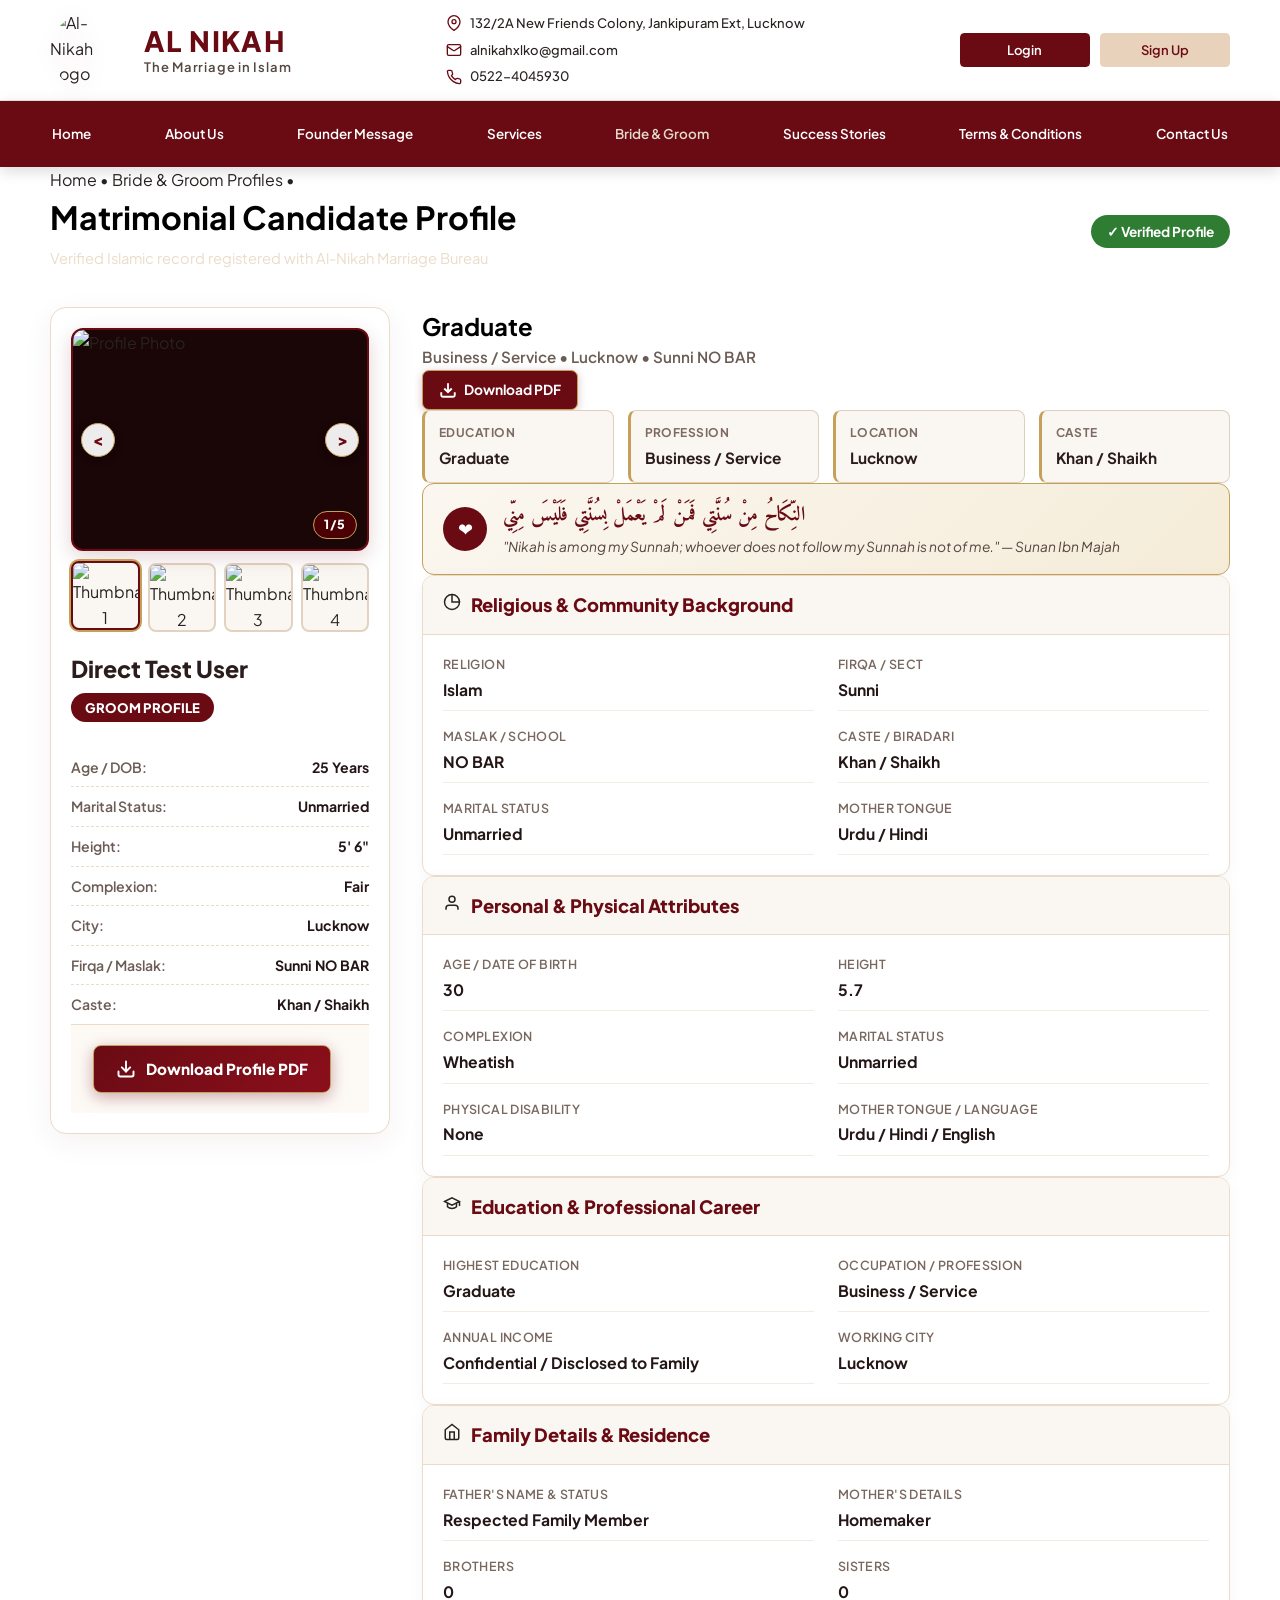
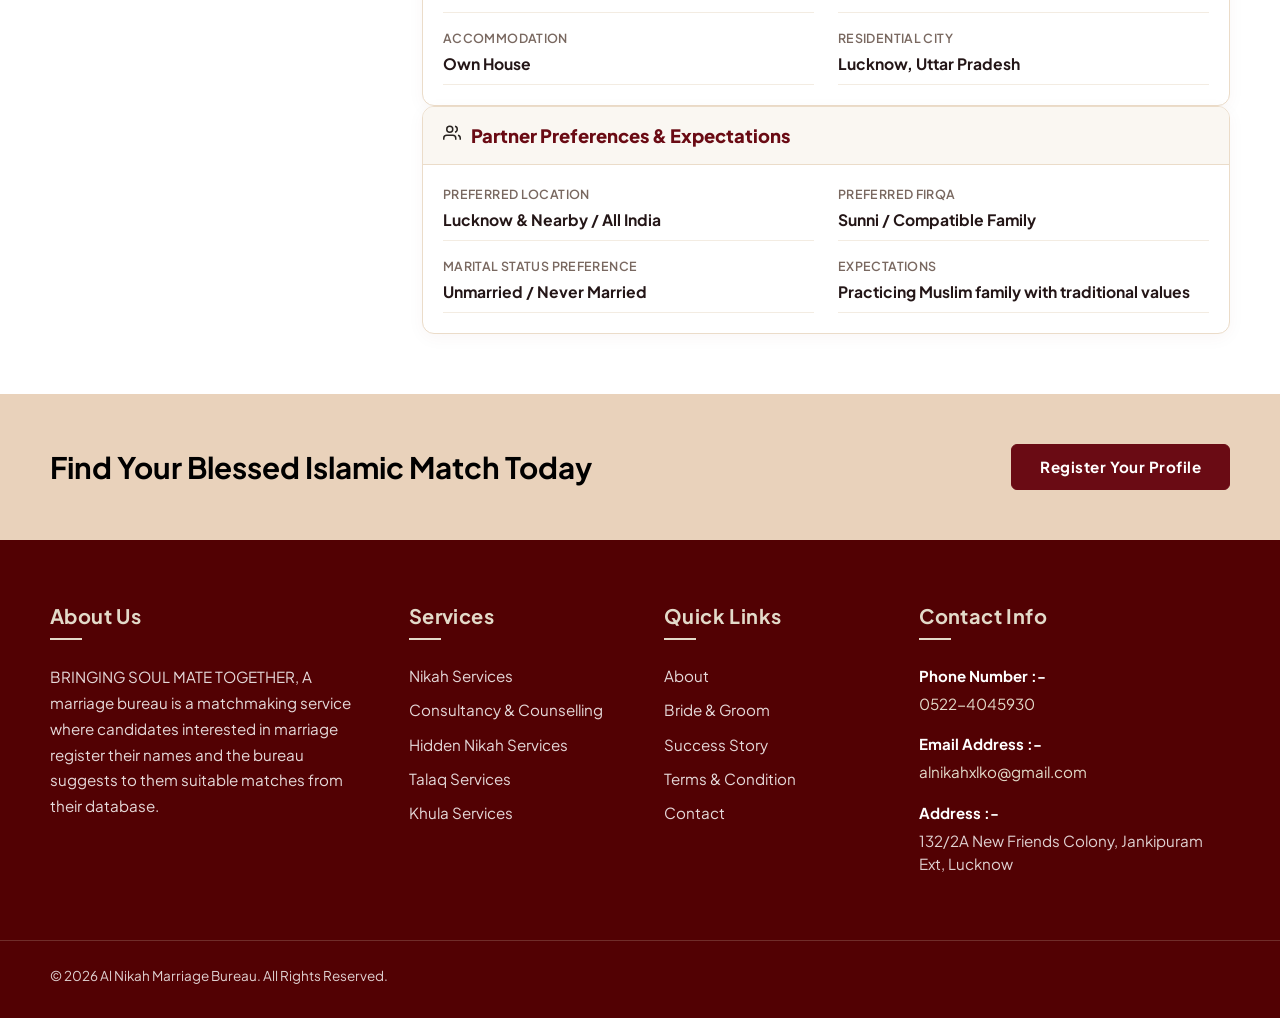
==== public/profile-detail.html @ e189909f "Fix dummy data in PDF biodata and Edit Profile tab: add candidate contact, address, enlarged logo, h" ====
<!doctype html>
<html lang="en">
  <head>
    <meta charset="UTF-8" />
    <meta name="viewport" content="width=device-width, initial-scale=1.0" />
    <title id="page-title">
      Profile Details | Al-Nikah Muslim Matrimonial Services
    </title>
    <meta
      name="description"
      content="View verified Muslim matrimonial profile. Connect with traditional values and family trust through Al-Nikah Matrimonial Bureau."
    />

    <!-- Favicon -->
    <link rel="icon" type="image/webp" href="images/logo.webp" />

    <!-- Google Fonts -->
    <link rel="preconnect" href="https://fonts.googleapis.com" />
    <link rel="preconnect" href="https://fonts.gstatic.com" crossorigin />
    <link
      href="https://fonts.googleapis.com/css2?family=Plus+Jakarta+Sans:wght@400;500;600;700;800&family=Amiri:wght@400;700&family=Caveat:wght@700&display=swap"
      rel="stylesheet"
    />

    <!-- Master Stylesheet -->
    <link rel="stylesheet" href="style.css" />
    <script src="https://cdnjs.cloudflare.com/ajax/libs/html2canvas/1.4.1/html2canvas.min.js"></script>
    <script src="https://cdnjs.cloudflare.com/ajax/libs/jspdf/2.5.1/jspdf.umd.min.js"></script>

    <style>
      :root {
        --color-burgundy: #6a0b14;
        --color-burgundy-dark: #520103;
        --color-gold: #c5a059;
        --color-gold-light: #f5eedb;
        --color-cream-bg: #faf7f2;
        --color-card-border: #ebdcc9;
      }

      /* Reference Screenshot Photo Slider & Gallery Styles */
      .profile-photo-slider-card {
        position: relative;
        width: 100%;
        border-radius: 12px;
        overflow: hidden;
        border: 2px solid var(--color-burgundy);
        background: #1a0507;
        aspect-ratio: 4 / 3;
        box-shadow: 0 6px 20px rgba(106, 11, 20, 0.18);
        margin-bottom: 12px;
      }
      .profile-slider-main-img {
        width: 100%;
        height: 100%;
        object-fit: cover;
        display: block;
        transition: opacity 0.25s ease;
      }
      .slider-nav-btn {
        position: absolute;
        top: 50%;
        transform: translateY(-50%);
        width: 34px;
        height: 34px;
        border-radius: 50%;
        background: rgba(255, 255, 255, 0.92);
        color: var(--color-burgundy);
        border: 1px solid var(--color-gold);
        display: flex;
        align-items: center;
        justify-content: center;
        cursor: pointer;
        font-size: 16px;
        font-weight: 800;
        box-shadow: 0 2px 8px rgba(0, 0, 0, 0.35);
        transition: all 0.2s ease;
        z-index: 10;
        user-select: none;
      }
      .slider-nav-btn:hover {
        background: var(--color-burgundy);
        color: #ffffff;
        transform: translateY(-50%) scale(1.1);
      }
      .slider-prev-btn {
        left: 8px;
      }
      .slider-next-btn {
        right: 8px;
      }
      .slider-counter-badge {
        position: absolute;
        bottom: 10px;
        right: 10px;
        background: rgba(82, 1, 3, 0.88);
        color: #ffffff;
        border: 1px solid var(--color-gold);
        padding: 3px 10px;
        border-radius: 20px;
        font-size: 0.78rem;
        font-weight: 800;
        letter-spacing: 0.05em;
        z-index: 10;
        pointer-events: none;
      }
      .profile-thumbnails-row {
        display: grid;
        grid-template-columns: repeat(4, 1fr);
        gap: 8px;
        margin-bottom: 18px;
      }
      .profile-thumb-btn {
        aspect-ratio: 1;
        border-radius: 8px;
        overflow: hidden;
        border: 2px solid #e2d3c1;
        padding: 0;
        cursor: pointer;
        background: #faf7f2;
        transition: all 0.2s ease;
      }
      .profile-thumb-btn.active,
      .profile-thumb-btn:hover {
        border-color: var(--color-burgundy);
        box-shadow: 0 0 0 2px var(--color-gold);
        transform: translateY(-2px);
      }
      .profile-thumb-btn img {
        width: 100%;
        height: 100%;
        object-fit: cover;
        display: block;
      }

      .btn-action-download-pdf {
        display: flex;
        align-items: center;
        justify-content: center;
        gap: 10px;
        padding: 11px 22px;
        background: linear-gradient(135deg, #6a0b14, #8b0f1b);
        color: #ffffff;
        font-size: 0.95rem;
        font-weight: 800;
        border-radius: 8px;
        text-decoration: none;
        box-shadow: 0 4px 16px rgba(106, 11, 20, 0.35);
        border: 1.5px solid #c5a059;
        cursor: pointer;
        transition: all 0.25s ease;
      }
      .btn-action-download-pdf:hover {
        background: linear-gradient(135deg, #830e1a, #520103);
        transform: translateY(-2px);
        box-shadow: 0 8px 24px rgba(106, 11, 20, 0.45);
        color: #ffffff;
      }

      /* Layout grid */
      .profile-detail-grid {
        display: grid;
        grid-template-columns: 340px 1fr;
        gap: 32px;
        align-items: start;
        margin: 36px 0 60px;
      }
      @media (max-width: 991px) {
        .profile-detail-grid {
          grid-template-columns: 1fr;
          gap: 24px;
        }
      }
      .profile-sidebar-card {
        background: #ffffff;
        border: 1.5px solid var(--color-card-border);
        border-radius: 16px;
        padding: 20px;
        box-shadow: 0 8px 30px rgba(106, 11, 20, 0.06);
      }
      .sidebar-candidate-name {
        font-size: 1.45rem;
        font-weight: 800;
        color: #2b1c1d;
        margin: 8px 0 6px;
      }
      .sidebar-quick-specs {
        list-style: none;
        padding: 14px 0 0;
        margin: 0;
      }
      .sidebar-quick-specs li {
        display: flex;
        justify-content: space-between;
        align-items: center;
        padding: 8px 0;
        font-size: 0.88rem;
        border-bottom: 1px dashed #ebdcc9;
      }
      .sidebar-quick-specs li:last-child {
        border-bottom: none;
      }
      .sidebar-quick-specs .spec-label {
        color: #6c5c56;
        font-weight: 600;
      }
      .sidebar-quick-specs .spec-val {
        color: #241617;
        font-weight: 700;
        text-align: right;
      }

      /* Right column main content */

      .profile-title-h1 {
        font-size: 2rem;
        font-weight: 800;
        color: var(--color-burgundy-dark);
        margin: 0 0 6px;
      }
      .profile-sub-meta {
        color: #6b5c56;
        font-size: 0.95rem;
        font-weight: 600;
      }
      .btn-action-download-pdf-sm {
        display: inline-flex;
        align-items: center;
        gap: 7px;
        padding: 8px 16px;
        background: #6a0b14;
        color: #ffffff;
        font-size: 0.86rem;
        font-weight: 700;
        border-radius: 7px;
        border: 1.5px solid #c5a059;
        cursor: pointer;
        transition: all 0.2s ease;
        box-shadow: 0 2px 8px rgba(106, 11, 20, 0.25);
        text-decoration: none;
      }
      /* Highlights 4 Cards */
      .highlights-cards-grid {
        display: grid;
        grid-template-columns: repeat(4, 1fr);
        gap: 14px;
      }
      @media (max-width: 768px) {
        .highlights-cards-grid {
          grid-template-columns: repeat(2, 1fr);
        }
      }
      .highlight-card {
        background: #faf7f2;
        border: 1px solid #dfd0be;
        border-left: 3px solid var(--color-gold);
        border-radius: 8px;
        padding: 12px 14px;
      }
      .highlight-label {
        font-size: 0.75rem;
        font-weight: 700;
        color: #7d6b63;
        text-transform: uppercase;
        letter-spacing: 0.04em;
        margin-bottom: 4px;
      }
      .highlight-val {
        font-size: 0.96rem;
        font-weight: 700;
        color: #2b1c1d;
      }

      /* Hadith Banner */
      .hadith-quote-banner {
        background: linear-gradient(135deg, #fbf7f0, #f5ecd8);
        border: 1.5px solid var(--color-gold);
        border-radius: 12px;
        padding: 16px 20px;
        display: flex;
        align-items: center;
        gap: 16px;
      }
      .hadith-heart-icon {
        width: 44px;
        height: 44px;
        border-radius: 50%;
        background: var(--color-burgundy);
        color: #ffffff;
        display: flex;
        align-items: center;
        justify-content: center;
        font-size: 18px;
        flex-shrink: 0;
      }
      .hadith-arabic {
        font-family: "Amiri", serif;
        font-size: 1.25rem;
        font-weight: 700;
        color: var(--color-burgundy);
        margin-bottom: 4px;
      }
      .hadith-translation {
        font-size: 0.86rem;
        color: #55443e;
        font-style: italic;
      }

      /* Section Cards */
      .biodata-section-card {
        background: #ffffff;
        border: 1.5px solid var(--color-card-border);
        border-radius: 12px;
        overflow: hidden;
        box-shadow: 0 4px 18px rgba(106, 11, 20, 0.04);
      }
      .biodata-card-header {
        background: #faf7f2;
        border-bottom: 1px solid var(--color-card-border);
        padding: 14px 20px;
        display: flex;
        align-items: center;
        gap: 10px;
      }
      .biodata-card-title {
        font-size: 1.15rem;
        font-weight: 800;
        color: var(--color-burgundy);
        margin: 0;
      }
      .biodata-card-body {
        padding: 20px;
      }
      .biodata-table-grid {
        display: grid;
        grid-template-columns: repeat(2, 1fr);
        gap: 16px 24px;
      }
      @media (max-width: 600px) {
        .biodata-table-grid {
          grid-template-columns: 1fr;
        }
      }
      .bio-item {
        display: flex;
        flex-direction: column;
        gap: 2px;
        padding-bottom: 8px;
        border-bottom: 1px solid #f3ece2;
      }
      .bio-label {
        font-size: 0.78rem;
        font-weight: 600;
        color: #796860;
        text-transform: uppercase;
        letter-spacing: 0.03em;
      }
      .bio-val {
        font-size: 0.98rem;
        font-weight: 700;
        color: #241617;
      }

      .btn-action-primary {
        display: flex;
        align-items: center;
        justify-content: center;
        gap: 10px;
        width: 100%;
        padding: 13px 20px;
        background: linear-gradient(135deg, var(--color-burgundy), #8b0f1b);
        color: #ffffff;
        font-size: 0.95rem;
        font-weight: 700;
        border-radius: 8px;
        text-decoration: none;
        box-shadow: 0 4px 14px rgba(106, 11, 20, 0.3);
        transition: all 0.2s ease;
        margin-top: 14px;
        border: none;
        cursor: pointer;
      }
      .btn-action-primary:hover {
        background: linear-gradient(135deg, #520103, #6a0b14);
        transform: translateY(-2px);
      }
      .btn-action-whatsapp {
        display: flex;
        align-items: center;
        justify-content: center;
        gap: 10px;
        width: 100%;
        padding: 12px 20px;
        background: #25d366;
        color: #ffffff;
        font-size: 0.92rem;
        font-weight: 700;
        border-radius: 8px;
        text-decoration: none;
        margin-top: 10px;
        transition: all 0.2s ease;
      }
      .btn-action-whatsapp:hover {
        background: #1eb954;
        transform: translateY(-2px);
      }
      .pdf-footer {
        margin-top: 14px !important;
        padding-top: 10px !important;
        padding-bottom: 8px !important;
        line-height: 1.5 !important;
        box-sizing: border-box;
      }
    </style>
  </head>

  <body>
    <!-- =========================================================
       TWO-LEVEL HEADER
       ========================================================= -->
    <header class="site-header" id="site-header">
      <div class="top-header">
        <div class="container top-header-inner">
          <div class="header-brand-wrap">
            <a
              href="index.html"
              class="brand-logo"
              aria-label="Al-Nikah Matrimonial Homepage"
            >
              <img
                src="images/logo.webp"
                alt="Al-Nikah Logo"
                class="brand-logo-img"
                width="85"
                height="85"
              />
              <div class="brand-title-wrap">
                <span class="brand-name">AL NIKAH</span>
                <span class="brand-tagline">The Marriage in Islam</span>
              </div>
            </a>
          </div>

          <div
            class="top-contact-details"
            aria-label="Organization Contact Information"
          >
            <div class="contact-pill">
              <svg
                class="header-icon"
                viewBox="0 0 24 24"
                width="16"
                height="16"
                fill="none"
                stroke="currentColor"
                stroke-width="2"
                stroke-linecap="round"
                stroke-linejoin="round"
              >
                <path d="M21 10c0 7-9 13-9 13s-9-6-9-13a9 9 0 0 1 18 0z"></path>
                <circle cx="12" cy="10" r="3"></circle>
              </svg>
              <span>132/2A New Friends Colony, Jankipuram Ext, Lucknow</span>
            </div>

            <a href="mailto:alnikahxlko@gmail.com" class="contact-pill">
              <svg
                class="header-icon"
                viewBox="0 0 24 24"
                width="16"
                height="16"
                fill="none"
                stroke="currentColor"
                stroke-width="2"
                stroke-linecap="round"
                stroke-linejoin="round"
              >
                <rect x="2" y="4" width="20" height="16" rx="2"></rect>
                <path d="m22 7-8.97 5.7a1.94 1.94 0 0 1-2.06 0L2 7"></path>
              </svg>
              <span>alnikahxlko@gmail.com</span>
            </a>

            <a href="tel:05224045930" class="contact-pill">
              <svg
                class="header-icon"
                viewBox="0 0 24 24"
                width="16"
                height="16"
                fill="none"
                stroke="currentColor"
                stroke-width="2"
                stroke-linecap="round"
                stroke-linejoin="round"
              >
                <path
                  d="M22 16.92v3a2 2 0 0 1-2.18 2 19.79 19.79 0 0 1-8.63-3.07 19.5 19.5 0 0 1-6-6 19.79 19.79 0 0 1-3.07-8.67A2 2 0 0 1 4.11 2h3a2 2 0 0 1 2 1.72 12.84 12.84 0 0 0 .7 2.81 2 2 0 0 1-.45 2.11L8.09 9.91a16 16 0 0 0 6 6l1.27-1.27a2 2 0 0 1 2.11-.45 12.84 12.84 0 0 0 2.81.7A2 2 0 0 1 22 16.92z"
                ></path>
              </svg>
              <span>0522-4045930</span>
            </a>
          </div>

          <div class="top-header-actions">
            <div class="header-auth-buttons">
              <a href="login.html" class="btn btn-outline btn-sm" id="btn-login"
                >Login</a
              >
              <a
                href="signup.html"
                class="btn btn-burgundy-light btn-sm"
                id="btn-signup"
                >Sign Up</a
              >
            </div>
            <button
              type="button"
              class="mobile-menu-toggle"
              id="mobile-menu-toggle"
              aria-expanded="false"
              aria-controls="primary-nav-menu"
              aria-label="Toggle navigation menu"
            >
              <span class="hamburger-line line-1"></span>
              <span class="hamburger-line line-2"></span>
              <span class="hamburger-line line-3"></span>
            </button>
          </div>
        </div>
      </div>
    </header>

    <!-- PRIMARY STICKY NAVBAR -->
    <nav class="primary-nav-bar" aria-label="Main Navigation">
      <div class="container nav-container">
        <ul class="nav-menu" id="primary-nav-menu">
          <li class="nav-item">
            <a href="index.html" class="nav-link">Home</a>
          </li>
          <li class="nav-item">
            <a href="about-us.html" class="nav-link">About Us</a>
          </li>
          <li class="nav-item">
            <a href="founder-message.html" class="nav-link">Founder Message</a>
          </li>
          <li class="nav-item">
            <a href="services.html" class="nav-link">Services</a>
          </li>
          <li class="nav-item">
            <a href="index.html#section-brides" class="nav-link active"
              >Bride &amp; Groom</a
            >
          </li>
          <li class="nav-item">
            <a href="success-stories.html" class="nav-link">Success Stories</a>
          </li>
          <li class="nav-item">
            <a href="terms-and-conditions.html" class="nav-link"
              >Terms &amp; Conditions</a
            >
          </li>
          <li class="nav-item">
            <a href="contact-us.html" class="nav-link">Contact Us</a>
          </li>
        </ul>
      </div>
    </nav>

    <!-- PAGE HERO BREADCRUMB -->
    <header class="profile-hero-banner">
      <div class="container">
        <nav class="profile-page-breadcrumbs">
          <a href="index.html" style="color: inherit; text-decoration: none"
            >Home</a
          >
          &bull;
          <a
            href="index.html#section-brides"
            style="color: inherit; text-decoration: none"
            >Bride & Groom Profiles</a
          >
          &bull;
          <span style="color: #fff; font-weight: 700" id="hero-profile-id"
            >Profile ALN...</span
          >
        </nav>
        <div
          style="
            display: flex;
            justify-content: space-between;
            align-items: center;
            flex-wrap: wrap;
            gap: 12px;
          "
        >
          <div>
            <h1 class="profile-hero-h1" id="hero-h1">
              Matrimonial Candidate Profile
            </h1>
            <p style="margin: 4px 0 0; color: #ebdcc9; font-size: 0.92rem">
              Verified Islamic record registered with Al-Nikah Marriage Bureau
            </p>
          </div>
          <span
            class="pill-badge pill-badge-verified"
            style="
              background: #2e7d32;
              color: #fff;
              padding: 6px 16px;
              border-radius: 50px;
              font-weight: 700;
              font-size: 0.85rem;
            "
          >
            &#10003; Verified Profile
          </span>
        </div>
      </div>
    </header>

    <!-- MAIN PROFILE DETAIL CONTENT -->
    <main class="container" id="profile-main-wrapper">
      <div class="profile-detail-grid">
        <!-- ==========================================
           LEFT COLUMN: 1/5 PHOTO SLIDER & QUICK SPECS
           (MATCHING EXACT USER SCREENSHOT REFERENCE)
           ========================================== -->
        <aside
          class="profile-sidebar-card"
          aria-label="Profile Summary & Gallery"
        >
          <!-- 1/5 PHOTO SLIDER BOX -->
          <div class="profile-photo-slider-card">
            <img
              id="slider-main-img"
              class="profile-slider-main-img"
              src="images/groom-1.webp"
              alt="Profile Photo"
            />
            <button
              type="button"
              class="slider-nav-btn slider-prev-btn"
              id="slider-prev-btn"
              aria-label="Previous Photo"
            >
              &lt;
            </button>
            <button
              type="button"
              class="slider-nav-btn slider-next-btn"
              id="slider-next-btn"
              aria-label="Next Photo"
            >
              &gt;
            </button>
            <div class="slider-counter-badge" id="slider-counter">1/5</div>
          </div>

          <!-- 4 THUMBNAILS ROW UNDERNEATH -->
          <div class="profile-thumbnails-row" id="thumbnails-row">
            <button
              type="button"
              class="profile-thumb-btn active"
              data-index="0"
            >
              <img src="images/groom-1.webp" alt="Thumbnail 1" />
            </button>
            <button type="button" class="profile-thumb-btn" data-index="1">
              <img src="images/groom-2.webp" alt="Thumbnail 2" />
            </button>
            <button type="button" class="profile-thumb-btn" data-index="2">
              <img src="images/groom-3.webp" alt="Thumbnail 3" />
            </button>
            <button type="button" class="profile-thumb-btn" data-index="3">
              <img src="images/groom-4.webp" alt="Thumbnail 4" />
            </button>
          </div>

          <!-- CANDIDATE NAME & BADGE -->
          <h2 class="sidebar-candidate-name" id="sidebar-name">
            Direct Test User
          </h2>
          <span
            id="sidebar-gender-badge"
            class="badge-groom"
            style="
              display: inline-block;
              padding: 4px 14px;
              border-radius: 50px;
              font-size: 0.82rem;
              font-weight: 800;
              background: #6a0b14;
              color: #fff;
              margin-bottom: 12px;
            "
          >
            GROOM PROFILE
          </span>

          <!-- QUICK SPECS LIST -->
          <ul class="sidebar-quick-specs">
            <li>
              <span class="spec-label">Age / DOB:</span>
              <span class="spec-val" id="spec-age">25 Years</span>
            </li>
            <li>
              <span class="spec-label">Marital Status:</span>
              <span class="spec-val" id="spec-status">Unmarried</span>
            </li>
            <li>
              <span class="spec-label">Height:</span>
              <span class="spec-val" id="spec-height">5' 6"</span>
            </li>
            <li>
              <span class="spec-label">Complexion:</span>
              <span class="spec-val" id="spec-complexion">Fair</span>
            </li>
            <li>
              <span class="spec-label">City:</span>
              <span class="spec-val" id="spec-city">Lucknow</span>
            </li>
            <li>
              <span class="spec-label">Firqa / Maslak:</span>
              <span class="spec-val" id="spec-sect">Sunni NO BAR</span>
            </li>
            <li>
              <span class="spec-label">Caste:</span>
              <span class="spec-val" id="spec-caste">Khan / Shaikh</span>
            </li>
          </ul>
          <!-- SIDEBAR ACTIONS: DOWNLOAD PDF, WHATSAPP & INTEREST -->
          <div
            class="sidebar-cta-wrap"
            style="
              padding: 20px 22px;
              background: #fdfaf6;
              border-top: 1px solid #ebdcc9;
            "
          >
            <button
              type="button"
              class="btn-action-download-pdf btn-download-pdf-action"
              onclick="downloadProfilePDF()"
              id="btn-download-pdf-sidebar"
              aria-label="Download Official Profile PDF Biodata"
            >
              <svg
                viewBox="0 0 24 24"
                width="20"
                height="20"
                fill="none"
                stroke="currentColor"
                stroke-width="2.3"
                stroke-linecap="round"
                stroke-linejoin="round"
              >
                <path d="M21 15v4a2 2 0 0 1-2 2H5a2 2 0 0 1-2-2v-4"></path>
                <polyline points="7 10 12 15 17 10"></polyline>
                <line x1="12" y1="15" x2="12" y2="3"></line>
              </svg>
              <span>Download Profile PDF</span>
            </button>
          </div>
        </aside>

        <!-- ==========================================
           RIGHT COLUMN: HEADER, HIGHLIGHTS, HADITH & CARDS
           (MATCHING EXACT USER SCREENSHOT REFERENCE)
           ========================================== -->
        <section class="profile-main-content">
          <!-- TOP ROW: TITLE & DOWNLOAD PDF BUTTON -->
          <div class="highlights-hero-card">
            <div class="highlights-headline-row">
              <div>
                <h2 class="highlights-title" id="main-degree-title">
                  Graduate
                </h2>
                <p class="profile-sub-meta" id="main-sub-meta">
                  Business / Service &bull; Lucknow &bull; Sunni NO BAR
                </p>
              </div>
              <div>
                <button
                  type="button"
                  class="btn-action-download-pdf-sm btn-download-pdf-action"
                  id="btn-download-pdf-top"
                  onclick="downloadProfilePDF()"
                  aria-label="Download Official Profile PDF Biodata"
                >
                  <svg
                    viewBox="0 0 24 24"
                    width="18"
                    height="18"
                    fill="none"
                    stroke="currentColor"
                    stroke-width="2.5"
                  >
                    <path d="M21 15v4a2 2 0 0 1-2 2H5a2 2 0 0 1-2-2v-4"></path>
                    <polyline points="7 10 12 15 17 10"></polyline>
                    <line x1="12" y1="15" x2="12" y2="3"></line>
                  </svg>
                  <span>Download PDF</span>
                </button>
              </div>
            </div>

            <!-- 4 HIGHLIGHT CARDS -->
            <div class="highlights-cards-grid">
              <div class="highlight-card">
                <div class="highlight-label">EDUCATION</div>
                <div class="highlight-val" id="highlight-education">
                  Graduate
                </div>
              </div>
              <div class="highlight-card">
                <div class="highlight-label">PROFESSION</div>
                <div class="highlight-val" id="highlight-profession">
                  Business / Service
                </div>
              </div>
              <div class="highlight-card">
                <div class="highlight-label">LOCATION</div>
                <div class="highlight-val" id="highlight-location">Lucknow</div>
              </div>
              <div class="highlight-card">
                <div class="highlight-label">CASTE</div>
                <div class="highlight-val" id="highlight-caste">
                  Khan / Shaikh
                </div>
              </div>
            </div>
          </div>
          <!-- ISLAMIC HADITH BANNER -->
          <div class="hadith-quote-banner">
            <div class="hadith-heart-icon">❤</div>
            <div>
              <div class="hadith-arabic">
                النِّكَاحُ مِنْ سُنَّتِي فَمَنْ لَمْ يَعْمَلْ بِسُنَّتِي
                فَلَيْسَ مِنِّي
              </div>
              <div class="hadith-translation">
                "Nikah is among my Sunnah; whoever does not follow my Sunnah is
                not of me." — Sunan Ibn Majah
              </div>
            </div>
          </div>

          <!-- 1. RELIGIOUS & COMMUNITY BACKGROUND -->
          <article class="biodata-section-card">
            <div class="biodata-card-header">
              <div class="biodata-header-icon" aria-hidden="true">
                <svg
                  viewBox="0 0 24 24"
                  width="18"
                  height="18"
                  fill="none"
                  stroke="currentColor"
                  stroke-width="2"
                >
                  <path d="M12 2a10 10 0 1 0 10 10H12V2z"></path>
                  <path d="M12 2a10 10 0 0 1 10 10"></path>
                </svg>
              </div>
              <h3 class="biodata-card-title">
                Religious &amp; Community Background
              </h3>
            </div>
            <div class="biodata-card-body">
              <div class="biodata-table-grid">
                <div class="bio-item">
                  <span class="bio-label">Religion</span>
                  <span class="bio-val" id="bio-religion">Islam</span>
                </div>
                <div class="bio-item">
                  <span class="bio-label">Firqa / Sect</span>
                  <span class="bio-val" id="bio-firqa">Sunni</span>
                </div>
                <div class="bio-item">
                  <span class="bio-label">Maslak / School</span>
                  <span class="bio-val" id="bio-maslak">NO BAR</span>
                </div>
                <div class="bio-item">
                  <span class="bio-label">Caste / Biradari</span>
                  <span class="bio-val" id="bio-caste">Khan / Shaikh</span>
                </div>
                <div class="bio-item">
                  <span class="bio-label">Marital Status</span>
                  <span class="bio-val" id="bio-marital">Unmarried</span>
                </div>
                <div class="bio-item">
                  <span class="bio-label">Mother Tongue</span>
                  <span class="bio-val">Urdu / Hindi</span>
                </div>
              </div>
            </div>
          </article>
          <!-- 2. EDUCATION & PROFESSION -->
          <article class="biodata-section-card">
            <div class="biodata-card-header">
              <div class="biodata-header-icon" aria-hidden="true">
                <svg
                  viewBox="0 0 24 24"
                  width="18"
                  height="18"
                  fill="none"
                  stroke="currentColor"
                  stroke-width="2"
                >
                  <path d="M20 21v-2a4 4 0 0 0-4-4H8a4 4 0 0 0-4 4v2"></path>
                  <circle cx="12" cy="7" r="4"></circle>
                </svg>
              </div>
              <h3 class="biodata-card-title">
                Personal &amp; Physical Attributes
              </h3>
            </div>
            <div class="biodata-card-body">
              <div class="biodata-table-grid">
                <div class="bio-item">
                  <span class="bio-label">Age / Date of Birth</span>
                  <span class="bio-val">30</span>
                </div>
                <div class="bio-item">
                  <span class="bio-label">Height</span>
                  <span class="bio-val">5.7</span>
                </div>
                <div class="bio-item">
                  <span class="bio-label">Complexion</span>
                  <span class="bio-val">Wheatish</span>
                </div>
                <div class="bio-item">
                  <span class="bio-label">Marital Status</span>
                  <span class="bio-val">Unmarried</span>
                </div>
                <div class="bio-item">
                  <span class="bio-label">Physical Disability</span>
                  <span class="bio-val">None</span>
                </div>
                <div class="bio-item">
                  <span class="bio-label">Mother Tongue / Language</span>
                  <span class="bio-val">Urdu / Hindi / English</span>
                </div>
              </div>
            </div>
          </article>
          <!-- 3. EDUCATION & PROFESSION -->
          <article class="biodata-section-card">
            <div class="biodata-card-header">
              <div class="biodata-header-icon" aria-hidden="true">
                <svg
                  viewBox="0 0 24 24"
                  width="18"
                  height="18"
                  fill="none"
                  stroke="currentColor"
                  stroke-width="2"
                >
                  <path d="M22 10v6M2 10l10-5 10 5-10 5z"></path>
                  <path d="M6 12v5c3 3 9 3 12 0v-5"></path>
                </svg>
              </div>
              <h3 class="biodata-card-title">
                Education &amp; Professional Career
              </h3>
            </div>
            <div class="biodata-card-body">
              <div class="biodata-table-grid">
                <div class="bio-item">
                  <span class="bio-label">Highest Education</span>
                  <span class="bio-val" id="bio-education">Graduate</span>
                </div>
                <div class="bio-item">
                  <span class="bio-label">Occupation / Profession</span>
                  <span class="bio-val" id="bio-work">Business / Service</span>
                </div>
                <div class="bio-item">
                  <span class="bio-label">Annual Income</span>
                  <span class="bio-val" id="bio-income"
                    >Confidential / Disclosed to Family</span
                  >
                </div>
                <div class="bio-item">
                  <span class="bio-label">Working City</span>
                  <span class="bio-val" id="bio-city">Lucknow</span>
                </div>
              </div>
            </div>
          </article>

          <!-- 3. FAMILY DETAILS -->
          <article class="biodata-section-card">
            <div class="biodata-card-header">
              <div class="biodata-header-icon" aria-hidden="true">
                <svg
                  viewBox="0 0 24 24"
                  width="18"
                  height="18"
                  fill="none"
                  stroke="currentColor"
                  stroke-width="2"
                >
                  <path
                    d="M3 9l9-7 9 7v11a2 2 0 0 1-2 2H5a2 2 0 0 1-2-2z"
                  ></path>
                  <polyline points="9 22 9 12 15 12 15 22"></polyline>
                </svg>
              </div>
              <h3 class="biodata-card-title">Family Details &amp; Residence</h3>
            </div>
            <div class="biodata-card-body">
              <div class="biodata-table-grid">
                <div class="bio-item">
                  <span class="bio-label">Father's Name &amp; Status</span>
                  <span class="bio-val" id="bio-fname"
                    >Respected Family Member</span
                  >
                </div>
                <div class="bio-item">
                  <span class="bio-label">Mother's Details</span>
                  <span class="bio-val" id="bio-mname">Homemaker</span>
                </div>
                <div class="bio-item">
                  <span class="bio-label">Brothers</span>
                  <span class="bio-val" id="bio-brother">0</span>
                </div>
                <div class="bio-item">
                  <span class="bio-label">Sisters</span>
                  <span class="bio-val" id="bio-sister">0</span>
                </div>
                <div class="bio-item">
                  <span class="bio-label">Accommodation</span>
                  <span class="bio-val" id="bio-accommodation">Own House</span>
                </div>
                <div class="bio-item">
                  <span class="bio-label">Residential City</span>
                  <span class="bio-val" id="bio-full-city"
                    >Lucknow, Uttar Pradesh</span
                  >
                </div>
              </div>
            </div>
          </article>

          <!-- 4. PARTNER PREFERENCES -->
          <article class="biodata-section-card">
            <div class="biodata-card-header">
              <div class="biodata-header-icon" aria-hidden="true">
                <svg
                  viewBox="0 0 24 24"
                  width="18"
                  height="18"
                  fill="none"
                  stroke="currentColor"
                  stroke-width="2"
                >
                  <path d="M17 21v-2a4 4 0 0 0-4-4H5a4 4 0 0 0-4 4v2"></path>
                  <circle cx="9" cy="7" r="4"></circle>
                  <path d="M23 21v-2a4 4 0 0 0-3-3.87"></path>
                  <path d="M16 3.13a4 4 0 0 1 0 7.75"></path>
                </svg>
              </div>
              <h3 class="biodata-card-title">
                Partner Preferences &amp; Expectations
              </h3>
            </div>
            <div class="biodata-card-body">
              <div class="biodata-table-grid">
                <div class="bio-item">
                  <span class="bio-label">Preferred Location</span>
                  <span class="bio-val" id="bio-preferred-loc"
                    >Lucknow &amp; Nearby / All India</span
                  >
                </div>
                <div class="bio-item">
                  <span class="bio-label">Preferred Firqa</span>
                  <span class="bio-val" id="bio-preferred-firqa"
                    >Sunni / Compatible Family</span
                  >
                </div>
                <div class="bio-item">
                  <span class="bio-label">Marital Status Preference</span>
                  <span class="bio-val">Unmarried / Never Married</span>
                </div>
                <div class="bio-item">
                  <span class="bio-label">Expectations</span>
                  <span class="bio-val"
                    >Practicing Muslim family with traditional values</span
                  >
                </div>
              </div>
            </div>
          </article>
        </section>
      </div>
    </main>

    <!-- =========================================================
       DEDICATED PRINTABLE BIODATA FOR PDF EXPORT (PERFECT SINGLE A4 PAGE)
       ========================================================= -->
    <div
      id="alnikah-pdf-printable"
      style="
        display: none;
        position: relative;
        overflow: hidden;
        background: #ffffff;
        color: #221516;
        font-family: &quot;Plus Jakarta Sans&quot;, Arial, sans-serif;
        padding: 12px 16px;
        width: 680px;
        max-width: 680px;
        margin: 0 auto;
        box-sizing: border-box;
        border: 2.5px solid #b8860b;
        border-radius: 4px;
        page-break-inside: avoid;
        break-inside: avoid;
      "
    >
      <!-- WATERMARK LOGO BACKGROUND -->
      <div
        id="pdf-watermark-wrap"
        style="
          position: absolute;
          top: 28%;
          left: 50%;
          margin-left: -290px;
          width: 600px;
          height: 600px;
          pointer-events: none;
          z-index: 0;
          opacity: 0.07;
          display: flex;
          align-items: center;
          justify-content: center;
        "
      >
        <img
          src="images/logo.webp"
          alt="Al-Nikah Watermark"
          style="width: 100%; height: 100%; object-fit: contain; display: block"
          crossorigin="anonymous"
        />
      </div>

      <!-- MAIN CONTENT WRAPPER -->
      <div style="position: relative; z-index: 1">
        <!-- PDF HEADER: BISMILLAH & BUREAU LOGO -->
        <!-- PDF HEADER: BISMILLAH & BUREAU LOGO (EXACT DESIGN MATCH) -->
        <div
          style="
            border-bottom: 2px solid #6a0b14;
            padding: 6px 0 8px;
            margin-bottom: 8px;
            display: flex;
            align-items: center;
            justify-content: space-between;
            gap: 8px;
          "
        >
          <!-- LEFT: LOGO -->
          <div
            style="
              width: 100px;
              flex-shrink: 0;
              display: flex;
              align-items: center;
              justify-content: flex-start;
            "
          >
            <img
              src="images/logo.webp"
              alt="Al-Nikah Logo"
              style="
                width: 92px;
                height: 92px;
                object-fit: contain;
                display: block;
              "
              crossorigin="anonymous"
            />
          </div>

          <!-- CENTER: BUREAU NAME & SLOGAN -->
          <div style="flex: 1; text-align: center; padding: 0 4px">
            <h1
              style="
                font-size: 1.35rem;
                font-weight: 800;
                color: #6a0b14;
                margin: 0;
                text-transform: uppercase;
                letter-spacing: 0.04em;
                line-height: 1.15;
              "
            >
              AL NIKAH MARRIAGE
            </h1>
            <div
              style="
                font-size: 1.25rem;
                font-weight: 800;
                color: #6a0b14;
                text-transform: uppercase;
                letter-spacing: 0.04em;
                line-height: 1.15;
                margin-top: 2px;
              "
            >
              BUREAU &amp; CONSULTANCY
            </div>
            <div
              style="
                font-family:
                  &quot;Caveat&quot;, &quot;Segoe Print&quot;, cursive,
                  sans-serif;
                font-size: 0.98rem;
                color: #1e5a96;
                font-weight: 700;
                margin-top: 2px;
                letter-spacing: 0.02em;
              "
            >
              Brining Soulmates Together
            </div>
          </div>

          <!-- RIGHT: CONTACT & WEBSITE INFO -->
          <div
            style="
              text-align: right;
              white-space: nowrap;
              font-size: 0.70rem;
              color: #1a4a84;
              font-weight: 700;
              line-height: 1.45;
              flex-shrink: 0;
            "
          >
            <div>www.alnikahmarriage.com</div>
            <div style="margin-top: 1px">E-mail: alnikahxlko@gmail.com</div>
            <div style="margin-top: 1px">Contact: 0522-4045930</div>
            <div style="margin-top: 1px; color: #1e7e34;">WhatsApp: +91 8601768924</div>
          </div>
        </div>

        <!-- PROFILE BASIC BANNER ROW -->
        <div
          style="
            display: flex;
            gap: 12px;
            align-items: center;
            background: #fdfaf6;
            border: 1px solid #ebdcc9;
            border-radius: 6px;
            padding: 7px 12px;
            margin-bottom: 7px;
          "
        >
          <div
            style="
              width: 70px;
              height: 70px;
              border-radius: 50%;
              border: 2.5px solid #c5a059;
              overflow: hidden;
              flex-shrink: 0;
              box-shadow: 0 2px 6px rgba(0, 0, 0, 0.1);
            "
          >
            <img
              id="pdf-photo"
              src="images/groom-1.webp"
              alt="Candidate Photo"
              style="
                width: 100%;
                height: 100%;
                object-fit: cover;
                display: block;
              "
              crossorigin="anonymous"
              onerror="
                this.onerror = null;
                this.src = 'images/groom-1.webp';
              "
            />
          </div>
          <div style="flex: 1">
            <div
              style="
                display: flex;
                align-items: center;
                justify-content: space-between;
              "
            >
              <h2
                id="pdf-name"
                style="
                  font-size: 1.12rem;
                  font-weight: 800;
                  color: #520103;
                  margin: 0;
                "
              >
                Candidate Name
              </h2>
            </div>
            <div
              id="pdf-highlights-line"
              style="
                font-size: 0.71rem;
                color: #6a0b14;
                font-weight: 700;
                margin-top: 1px;
              "
            >
              —
            </div>
            <div
              style="
                display: grid;
                grid-template-columns: repeat(4, 1fr);
                gap: 4px;
                margin-top: 4px;
                font-size: 0.73rem;
              "
            >
              <div>
                <span
                  style="
                    color: #796860;
                    font-size: 0.63rem;
                    display: block;
                    font-weight: 600;
                  "
                  >AGE / DOB</span
                ><strong id="pdf-dob">—</strong>
              </div>
              <div>
                <span
                  style="
                    color: #796860;
                    font-size: 0.63rem;
                    display: block;
                    font-weight: 600;
                  "
                  >HEIGHT</span
                ><strong id="pdf-height">—</strong>
              </div>
              <div>
                <span
                  style="
                    color: #796860;
                    font-size: 0.63rem;
                    display: block;
                    font-weight: 600;
                  "
                  >STATUS</span
                ><strong id="pdf-marital-status">—</strong>
              </div>
              <div>
                <span
                  style="
                    color: #796860;
                    font-size: 0.63rem;
                    display: block;
                    font-weight: 600;
                  "
                  >CITY</span
                ><strong id="pdf-city">—</strong>
              </div>
            </div>
          </div>
        </div>

        <!-- SECTION 1: RELIGIOUS & COMMUNITY BACKGROUND -->
        <div style="margin-bottom: 12px; padding-bottom: 4px">
          <div
            style="
              background: #6a0b14;
              color: #ffffff;
              text-align: left;
              padding: 0px 0px 8px 5px;
              font-size: 0.72rem;
              font-weight: 800;
              line-height: 1.4;
              text-transform: uppercase;
              letter-spacing: 0.03em;
              border-radius: 3px;
              box-sizing: border-box;
            "
          >
            1. Religious &amp; Community Background
          </div>
          <table
            style="
              width: 100%;
              table-layout: fixed;
              border-collapse: collapse;
              margin-top: 2px;
              font-size: 0.73rem;
            "
          >
            <colgroup>
              <col style="width: 20%" />
              <col style="width: 30%" />
              <col style="width: 20%" />
              <col style="width: 30%" />
            </colgroup>
            <tr>
              <td
                style="
                  padding: 4px 6px;
                  vertical-align: middle;
                  color: #6b5c56;
                  font-weight: 600;
                  border-bottom: 1px solid #ede1d3;
                "
              >
                Religion:
              </td>
              <td
                style="
                  padding: 4px 6px;
                  vertical-align: middle;
                  color: #221516;
                  font-weight: 700;
                  border-bottom: 1px solid #ede1d3;
                "
              >
                Islam
              </td>
              <td
                style="
                  padding: 4px 6px;
                  vertical-align: middle;
                  color: #6b5c56;
                  font-weight: 600;
                  border-bottom: 1px solid #ede1d3;
                "
              >
                Firqa / Sect:
              </td>
              <td
                style="
                  padding: 4px 6px;
                  vertical-align: middle;
                  color: #221516;
                  font-weight: 700;
                  border-bottom: 1px solid #ede1d3;
                "
                id="pdf-firqa"
              >
                Sunni
              </td>
            </tr>
            <tr>
              <td
                style="
                  padding: 4px 6px;
                  vertical-align: middle;
                  color: #6b5c56;
                  font-weight: 600;
                  border-bottom: 1px solid #ede1d3;
                "
              >
                Maslak:
              </td>
              <td
                style="
                  padding: 4px 6px;
                  vertical-align: middle;
                  color: #221516;
                  font-weight: 700;
                  border-bottom: 1px solid #ede1d3;
                "
                id="pdf-maslak"
              >
                NO BAR
              </td>
              <td
                style="
                  padding: 4px 6px;
                  vertical-align: middle;
                  color: #6b5c56;
                  font-weight: 600;
                  border-bottom: 1px solid #ede1d3;
                "
              >
                Caste:
              </td>
              <td
                style="
                  padding: 4px 6px;
                  vertical-align: middle;
                  color: #221516;
                  font-weight: 700;
                  border-bottom: 1px solid #ede1d3;
                "
                id="pdf-caste"
              >
                Khan / Shaikh
              </td>
            </tr>
            <tr>
              <td
                style="
                  padding: 4px 6px;
                  vertical-align: middle;
                  color: #6b5c56;
                  font-weight: 600;
                  border-bottom: 1px solid #ede1d3;
                "
              >
                Religious Values:
              </td>
              <td
                colspan="3"
                style="
                  padding: 4px 6px;
                  vertical-align: middle;
                  color: #221516;
                  font-weight: 700;
                  border-bottom: 1px solid #ede1d3;
                "
                id="pdf-religious-values"
              >
                Practicing Muslim, Observes Halal Ethics &amp; Islamic Family
                Harmony
              </td>
            </tr>
          </table>
        </div>

        <!-- SECTION 2: PHYSICAL & PERSONAL DETAILS -->
        <div style="margin-bottom: 12px; padding-bottom: 4px">
          <div
            style="
              background: #6a0b14;
              color: #ffffff;
              text-align: left;
              padding: 0px 0px 8px 5px;
              font-size: 0.72rem;
              font-weight: 800;
              line-height: 1.35;
              text-transform: uppercase;
              letter-spacing: 0.03em;
              border-radius: 3px;
              box-sizing: border-box;
            "
          >
            2. Personal &amp; Physical Details
          </div>
          <table
            style="
              width: 100%;
              table-layout: fixed;
              border-collapse: collapse;
              margin-top: 2px;
              font-size: 0.73rem;
            "
          >
            <colgroup>
              <col style="width: 20%" />
              <col style="width: 30%" />
              <col style="width: 20%" />
              <col style="width: 30%" />
            </colgroup>
            <tr>
              <td
                style="
                  padding: 4px 6px;
                  vertical-align: middle;
                  color: #6b5c56;
                  font-weight: 600;
                  border-bottom: 1px solid #ede1d3;
                "
              >
                Age / DOB:
              </td>
              <td
                style="
                  padding: 4px 6px;
                  vertical-align: middle;
                  color: #221516;
                  font-weight: 700;
                  border-bottom: 1px solid #ede1d3;
                "
                id="pdf-dob-2"
              >
                25 Years
              </td>
              <td
                style="
                  padding: 4px 6px;
                  vertical-align: middle;
                  color: #6b5c56;
                  font-weight: 600;
                  border-bottom: 1px solid #ede1d3;
                "
              >
                Height:
              </td>
              <td
                style="
                  padding: 4px 6px;
                  vertical-align: middle;
                  color: #221516;
                  font-weight: 700;
                  border-bottom: 1px solid #ede1d3;
                "
                id="pdf-height-2"
              >
                5' 6"
              </td>
            </tr>
            <tr>
              <td
                style="
                  padding: 4px 6px;
                  vertical-align: middle;
                  color: #6b5c56;
                  font-weight: 600;
                  border-bottom: 1px solid #ede1d3;
                "
              >
                Complexion:
              </td>
              <td
                style="
                  padding: 4px 6px;
                  vertical-align: middle;
                  color: #221516;
                  font-weight: 700;
                  border-bottom: 1px solid #ede1d3;
                "
                id="pdf-complexion"
              >
                Fair
              </td>
              <td
                style="
                  padding: 4px 6px;
                  vertical-align: middle;
                  color: #6b5c56;
                  font-weight: 600;
                  border-bottom: 1px solid #ede1d3;
                "
              >
                Marital Status:
              </td>
              <td
                style="
                  padding: 4px 6px;
                  vertical-align: middle;
                  color: #221516;
                  font-weight: 700;
                  border-bottom: 1px solid #ede1d3;
                "
                id="pdf-marital-status-2"
              >
                Unmarried
              </td>
            </tr>
            <tr>
              <td
                style="
                  padding: 4px 6px;
                  vertical-align: middle;
                  color: #6b5c56;
                  font-weight: 600;
                  border-bottom: 1px solid #ede1d3;
                "
              >
                Disability:
              </td>
              <td
                style="
                  padding: 4px 6px;
                  vertical-align: middle;
                  color: #221516;
                  font-weight: 700;
                  border-bottom: 1px solid #ede1d3;
                "
                id="pdf-disability"
              >
                None
              </td>
              <td
                style="
                  padding: 4px 6px;
                  vertical-align: middle;
                  color: #6b5c56;
                  font-weight: 600;
                  border-bottom: 1px solid #ede1d3;
                "
              >
                Mother Tongue:
              </td>
              <td
                style="
                  padding: 4px 6px;
                  vertical-align: middle;
                  color: #221516;
                  font-weight: 700;
                  border-bottom: 1px solid #ede1d3;
                "
                id="pdf-mother-tongue"
              >
                Urdu / Hindi / English
              </td>
            </tr>
          </table>
        </div>

        <!-- SECTION 3: EDUCATION & OCCUPATION -->
        <div style="margin-bottom: 12px; padding-bottom: 4px">
          <div
            style="
              background: #6a0b14;
              color: #ffffff;
              text-align: left;
              padding: 0px 0px 8px 5px;
              font-size: 0.72rem;
              font-weight: 800;
              line-height: 1.35;
              text-transform: uppercase;
              letter-spacing: 0.03em;
              border-radius: 3px;
              box-sizing: border-box;
            "
          >
            3. Education &amp; Career Details
          </div>
          <table
            style="
              width: 100%;
              table-layout: fixed;
              border-collapse: collapse;
              margin-top: 2px;
              font-size: 0.73rem;
            "
          >
            <colgroup>
              <col style="width: 20%" />
              <col style="width: 30%" />
              <col style="width: 20%" />
              <col style="width: 30%" />
            </colgroup>
            <tr>
              <td
                style="
                  padding: 4px 6px;
                  vertical-align: middle;
                  color: #6b5c56;
                  font-weight: 600;
                  border-bottom: 1px solid #ede1d3;
                "
              >
                Highest Education:
              </td>
              <td
                style="
                  padding: 4px 6px;
                  vertical-align: middle;
                  color: #221516;
                  font-weight: 700;
                  border-bottom: 1px solid #ede1d3;
                "
                id="pdf-education"
              >
                Graduate
              </td>
              <td
                style="
                  padding: 4px 6px;
                  vertical-align: middle;
                  color: #6b5c56;
                  font-weight: 600;
                  border-bottom: 1px solid #ede1d3;
                "
              >
                Profession:
              </td>
              <td
                style="
                  padding: 4px 6px;
                  vertical-align: middle;
                  color: #221516;
                  font-weight: 700;
                  border-bottom: 1px solid #ede1d3;
                "
                id="pdf-profession"
              >
                Business / Service
              </td>
            </tr>
            <tr>
              <td
                style="
                  padding: 4px 6px;
                  vertical-align: middle;
                  color: #6b5c56;
                  font-weight: 600;
                  border-bottom: 1px solid #ede1d3;
                "
              >
                Annual Income:
              </td>
              <td
                style="
                  padding: 4px 6px;
                  vertical-align: middle;
                  color: #221516;
                  font-weight: 700;
                  border-bottom: 1px solid #ede1d3;
                "
                id="pdf-income"
              >
                10 - 12 Lakhs / Annum
              </td>
              <td
                style="
                  padding: 4px 6px;
                  vertical-align: middle;
                  color: #6b5c56;
                  font-weight: 600;
                  border-bottom: 1px solid #ede1d3;
                "
              >
                Work City:
              </td>
              <td
                style="
                  padding: 4px 6px;
                  vertical-align: middle;
                  color: #221516;
                  font-weight: 700;
                  border-bottom: 1px solid #ede1d3;
                "
                id="pdf-work-city"
              >
                Lucknow
              </td>
            </tr>
          </table>
        </div>

        <!-- SECTION 4: FAMILY BACKGROUND & RESIDENCE -->
        <div style="margin-bottom: 12px; padding-bottom: 4px">
          <div
            style="
              background: #6a0b14;
              color: #ffffff;
              text-align: left;
              padding: 0px 0px 8px 5px;
              font-size: 0.72rem;
              font-weight: 800;
              line-height: 1.35;
              text-transform: uppercase;
              letter-spacing: 0.03em;
              border-radius: 3px;
              box-sizing: border-box;
            "
          >
            4. Family Details &amp; Residence
          </div>
          <table
            style="
              width: 100%;
              table-layout: fixed;
              border-collapse: collapse;
              margin-top: 2px;
              font-size: 0.73rem;
            "
          >
            <colgroup>
              <col style="width: 20%" />
              <col style="width: 30%" />
              <col style="width: 20%" />
              <col style="width: 30%" />
            </colgroup>
            <tr>
              <td
                style="
                  padding: 4px 6px;
                  vertical-align: middle;
                  color: #6b5c56;
                  font-weight: 600;
                  border-bottom: 1px solid #ede1d3;
                "
              >
                Father's Details:
              </td>
              <td
                style="
                  padding: 4px 6px;
                  vertical-align: middle;
                  color: #221516;
                  font-weight: 700;
                  border-bottom: 1px solid #ede1d3;
                "
                id="pdf-fname"
              >
                —
              </td>
              <td
                style="
                  padding: 4px 6px;
                  vertical-align: middle;
                  color: #6b5c56;
                  font-weight: 600;
                  border-bottom: 1px solid #ede1d3;
                "
              >
                Mother's Details:
              </td>
              <td
                style="
                  padding: 4px 6px;
                  vertical-align: middle;
                  color: #221516;
                  font-weight: 700;
                  border-bottom: 1px solid #ede1d3;
                "
                id="pdf-mname"
              >
                —
              </td>
            </tr>
            <tr>
              <td
                style="
                  padding: 4px 6px;
                  vertical-align: middle;
                  color: #6b5c56;
                  font-weight: 600;
                  border-bottom: 1px solid #ede1d3;
                "
              >
                Brothers:
              </td>
              <td
                style="
                  padding: 4px 6px;
                  vertical-align: middle;
                  color: #221516;
                  font-weight: 700;
                  border-bottom: 1px solid #ede1d3;
                "
                id="pdf-brother"
              >
                0
              </td>
              <td
                style="
                  padding: 4px 6px;
                  vertical-align: middle;
                  color: #6b5c56;
                  font-weight: 600;
                  border-bottom: 1px solid #ede1d3;
                "
              >
                Sisters:
              </td>
              <td
                style="
                  padding: 4px 6px;
                  vertical-align: middle;
                  color: #221516;
                  font-weight: 700;
                  border-bottom: 1px solid #ede1d3;
                "
                id="pdf-sister"
              >
                0
              </td>
            </tr>
            <tr>
              <td
                style="
                  padding: 4px 6px;
                  vertical-align: middle;
                  color: #6b5c56;
                  font-weight: 600;
                  border-bottom: 1px solid #ede1d3;
                "
              >
                Accommodation:
              </td>
              <td
                style="
                  padding: 4px 6px;
                  vertical-align: middle;
                  color: #221516;
                  font-weight: 700;
                  border-bottom: 1px solid #ede1d3;
                "
                id="pdf-accommodation"
              >
                Own House
              </td>
              <td
                style="
                  padding: 4px 6px;
                  vertical-align: middle;
                  color: #6b5c56;
                  font-weight: 600;
                  border-bottom: 1px solid #ede1d3;
                "
              >
                Residential City:
              </td>
              <td
                style="
                  padding: 4px 6px;
                  vertical-align: middle;
                  color: #221516;
                  font-weight: 700;
                  border-bottom: 1px solid #ede1d3;
                "
                id="pdf-full-city"
              >
                Lucknow, Uttar Pradesh
              </td>
            </tr>
            <tr>
              <td
                style="
                  padding: 4px 6px;
                  vertical-align: middle;
                  color: #6b5c56;
                  font-weight: 600;
                  border-bottom: 1px solid #ede1d3;
                "
              >
                Contact Number:
              </td>
              <td
                style="
                  padding: 4px 6px;
                  vertical-align: middle;
                  color: #6a0b14;
                  font-weight: 800;
                  border-bottom: 1px solid #ede1d3;
                "
                id="pdf-contact"
              >
                —
              </td>
              <td
                style="
                  padding: 4px 6px;
                  vertical-align: middle;
                  color: #6b5c56;
                  font-weight: 600;
                  border-bottom: 1px solid #ede1d3;
                "
              >
                Alternate Contact:
              </td>
              <td
                style="
                  padding: 4px 6px;
                  vertical-align: middle;
                  color: #221516;
                  font-weight: 700;
                  border-bottom: 1px solid #ede1d3;
                "
                id="pdf-alt-contact"
              >
                —
              </td>
            </tr>
            <tr>
              <td
                style="
                  padding: 4px 6px;
                  vertical-align: middle;
                  color: #6b5c56;
                  font-weight: 600;
                  border-bottom: 1px solid #ede1d3;
                "
              >
                Residential Address:
              </td>
              <td
                colspan="3"
                style="
                  padding: 4px 6px;
                  vertical-align: middle;
                  color: #221516;
                  font-weight: 700;
                  border-bottom: 1px solid #ede1d3;
                "
                id="pdf-address"
              >
                —
              </td>
            </tr>
          </table>
        </div>

        <!-- SECTION 5: PARTNER PREFERENCES -->
        <div style="margin-bottom: 12px; padding-bottom: 4px">
          <div
            style="
              background: #6a0b14;
              color: #ffffff;
              text-align: left;
              padding: 0px 0px 8px 5px;
              font-size: 0.72rem;
              font-weight: 800;
              line-height: 1.35;
              text-transform: uppercase;
              letter-spacing: 0.03em;
              border-radius: 3px;
              box-sizing: border-box;
            "
          >
            5. Partner Preferences &amp; Expectations
          </div>
          <table
            style="
              width: 100%;
              table-layout: fixed;
              border-collapse: collapse;
              margin-top: 2px;
              font-size: 0.73rem;
            "
          >
            <colgroup>
              <col style="width: 20%" />
              <col style="width: 30%" />
              <col style="width: 20%" />
              <col style="width: 30%" />
            </colgroup>
            <tr>
              <td
                style="
                  padding: 4px 6px;
                  vertical-align: middle;
                  color: #6b5c56;
                  font-weight: 600;
                  border-bottom: 1px solid #ede1d3;
                "
              >
                Preferred Sect:
              </td>
              <td
                style="
                  padding: 4px 6px;
                  vertical-align: middle;
                  color: #221516;
                  font-weight: 700;
                  border-bottom: 1px solid #ede1d3;
                "
                id="pdf-pref-firqa"
              >
                Sunni / Compatible Family
              </td>
              <td
                style="
                  padding: 4px 6px;
                  vertical-align: middle;
                  color: #6b5c56;
                  font-weight: 600;
                  border-bottom: 1px solid #ede1d3;
                "
              >
                Preferred City:
              </td>
              <td
                style="
                  padding: 4px 6px;
                  vertical-align: middle;
                  color: #221516;
                  font-weight: 700;
                  border-bottom: 1px solid #ede1d3;
                "
                id="pdf-pref-city"
              >
                Lucknow &amp; Nearby
              </td>
            </tr>
            <tr>
              <td
                style="
                  padding: 4px 6px;
                  vertical-align: middle;
                  color: #6b5c56;
                  font-weight: 600;
                  border-bottom: 1px solid #ede1d3;
                "
              >
                Marital Preference:
              </td>
              <td
                style="
                  padding: 4px 6px;
                  vertical-align: middle;
                  color: #221516;
                  font-weight: 700;
                  border-bottom: 1px solid #ede1d3;
                "
                id="pdf-pref-status"
              >
                Unmarried / Never Married
              </td>
              <td
                style="
                  padding: 4px 6px;
                  vertical-align: middle;
                  color: #6b5c56;
                  font-weight: 600;
                  border-bottom: 1px solid #ede1d3;
                "
              >
                Expectations:
              </td>
              <td
                style="
                  padding: 4px 6px;
                  vertical-align: middle;
                  color: #221516;
                  font-weight: 700;
                  border-bottom: 1px solid #ede1d3;
                "
                id="pdf-pref-expectations"
              >
                Educated, practicing Muslim family
              </td>
            </tr>
          </table>
        </div>

        <!-- PDF FOOTER: OFFICIAL BUREAU AUTHENTICATION -->
        <div
          class="pdf-footer"
          style="
            border-top: 1.5px solid #6a0b14;
            padding-top: 5px;
            margin-top: 6px;
            font-size: 0.63rem;
            color: #66554f;
            line-height: 1.35;
            display: flex;
            justify-content: space-between;
            align-items: center;
          "
        >
          <div>
            <p style="margin: 0; font-weight: 800; color: #6a0b14">
              Al-Nikah Muslim Matrimonial Services &amp; Consultancy
            </p>
            <p style="margin: 1px 0 0">
              132/2A New Friends Colony, Jankipuram Ext, Lucknow • Helpline:
              0522-4045930 • WhatsApp: +91 8601768924
            </p>
            <p style="margin: 1px 0 0">
              Website: www.alnikahmarriage.com • Email: alnikahxlko@gmail.com
            </p>
          </div>
        </div>
      </div>
    </div>
    <!-- CALL TO ACTION SECTION -->
    <section class="cta-section" id="cta-block" aria-label="Call to Action">
      <div class="container">
        <div class="cta-banner-row">
          <h2 class="cta-headline">Find Your Blessed Islamic Match Today</h2>
          <a href="signup.html" class="btn btn-outline btn-lg cta-banner-btn"
            >Register Your Profile</a
          >
        </div>
      </div>
    </section>

    <!-- FOOTER -->
    <footer class="site-footer" id="site-footer">
      <div class="container footer-content-wrap">
        <div class="footer-grid">
          <div class="footer-col about-col">
            <h3 class="footer-col-title">About Us</h3>
            <p class="footer-about-desc">
              BRINGING SOUL MATE TOGETHER, A marriage bureau is a matchmaking
              service where candidates interested in marriage register their
              names and the bureau suggests to them suitable matches from their
              database.
            </p>
          </div>
          <div class="footer-col services-col">
            <h3 class="footer-col-title">Services</h3>
            <ul class="footer-links-list">
              <li><a href="services.html">Nikah Services</a></li>
              <li><a href="services.html">Consultancy &amp; Counselling</a></li>
              <li><a href="services.html">Hidden Nikah Services</a></li>
              <li><a href="services.html">Talaq Services</a></li>
              <li><a href="services.html">Khula Services</a></li>
            </ul>
          </div>
          <div class="footer-col links-col">
            <h3 class="footer-col-title">Quick Links</h3>
            <ul class="footer-links-list">
              <li><a href="about-us.html">About</a></li>
              <li><a href="index.html#section-brides">Bride &amp; Groom</a></li>
              <li><a href="success-stories.html">Success Story</a></li>
              <li>
                <a href="terms-and-conditions.html">Terms &amp; Condition</a>
              </li>
              <li><a href="contact-us.html">Contact</a></li>
            </ul>
          </div>
          <div class="footer-col contact-col">
            <h3 class="footer-col-title">Contact Info</h3>
            <div class="footer-contact-block-wrap">
              <div class="footer-contact-group">
                <span class="contact-group-label">Phone Number :-</span>
                <a href="tel:05224045930" class="contact-group-link"
                  >0522-4045930</a
                >
              </div>
              <div class="footer-contact-group">
                <span class="contact-group-label">Email Address :-</span>
                <a
                  href="mailto:alnikahxlko@gmail.com"
                  class="contact-group-link"
                  >alnikahxlko@gmail.com</a
                >
              </div>
              <div class="footer-contact-group">
                <span class="contact-group-label">Address :-</span>
                <span class="contact-group-text"
                  >132/2A New Friends Colony, Jankipuram Ext, Lucknow</span
                >
              </div>
            </div>
          </div>
        </div>
      </div>
      <div class="footer-bottom-bar">
        <div class="container footer-bottom-inner">
          <p>&copy; 2026 Al Nikah Marriage Bureau. All Rights Reserved.</p>
        </div>
      </div>
    </footer>

    <!-- Scripts -->
    <script src="script.js"></script>
    <script src="api.js"></script>
    <script>
      let currentProfile = null;
      let galleryImages = [];
      let currentImageIndex = 0;

      // Photo Slider Controls
      function updateSliderImage(index) {
        if (!galleryImages || galleryImages.length === 0) return;
        if (index < 0) index = galleryImages.length - 1;
        if (index >= galleryImages.length) index = 0;
        currentImageIndex = index;

        const mainImg = document.getElementById("slider-main-img");
        const counterBadge = document.getElementById("slider-counter");

        mainImg.style.opacity = "0.4";
        setTimeout(() => {
          mainImg.src = AlNikahAPI.resolveImageUrl(
            galleryImages[currentImageIndex],
          );
          mainImg.style.opacity = "1";
        }, 120);

        counterBadge.textContent = `${currentImageIndex + 1}/${galleryImages.length}`;

        // Update thumbnail active states
        const thumbBtns = document.querySelectorAll(".profile-thumb-btn");
        thumbBtns.forEach((btn, idx) => {
          if (idx === currentImageIndex) {
            btn.classList.add("active");
          } else {
            btn.classList.remove("active");
          }
        });
      }

      function setupGallery(images) {
        galleryImages =
          images && images.length > 0 ? images : ["images/groom-1.webp"];
        currentImageIndex = 0;

        // Populate Thumbnails
        const thumbContainer = document.getElementById("thumbnails-row");
        thumbContainer.innerHTML = "";

        galleryImages.forEach((imgSrc, idx) => {
          const btn = document.createElement("button");
          btn.type = "button";
          btn.className = `profile-thumb-btn ${idx === 0 ? "active" : ""}`;
          btn.dataset.index = idx;
          btn.innerHTML = `<img src="${AlNikahAPI.resolveImageUrl(imgSrc)}" alt="Thumbnail ${idx + 1}">`;
          btn.onclick = () => updateSliderImage(idx);
          thumbContainer.appendChild(btn);
        });

        updateSliderImage(0);

        // Prev / Next button listeners
        document.getElementById("slider-prev-btn").onclick = () =>
          updateSliderImage(currentImageIndex - 1);
        document.getElementById("slider-next-btn").onclick = () =>
          updateSliderImage(currentImageIndex + 1);
      }

      // Populate profile data onto UI
      function renderProfile(profile) {
        currentProfile = profile;
        document.getElementById("page-title").textContent =
          `${profile.name} (${profile.profile_id}) | Al-Nikah Matrimonial`;
        document.getElementById("hero-profile-id").textContent =
          `Profile ${profile.profile_id}`;
        document.getElementById("hero-h1").textContent =
          `${profile.gender} Profile: ${profile.name}`;

        // Sidebar
        document.getElementById("sidebar-name").textContent = profile.name;
        const genderBadge = document.getElementById("sidebar-gender-badge");
        genderBadge.textContent = `${profile.gender.toUpperCase()} PROFILE`;
        genderBadge.className =
          profile.user_type === "BRIDE" ? "badge-bride" : "badge-groom";

        document.getElementById("spec-age").textContent =
          profile.age_dob || "26 Years";
        document.getElementById("spec-status").textContent =
          profile.status || "Unmarried";
        document.getElementById("spec-height").textContent =
          profile.height || "5' 6\"";
        document.getElementById("spec-complexion").textContent =
          profile.complexion || "Fair";
        document.getElementById("spec-city").textContent =
          profile.city || "Lucknow";
        document.getElementById("spec-sect").textContent =
          `${profile.firqa} ${profile.maslak || ""}`.trim();
        document.getElementById("spec-caste").textContent =
          profile.caste || "Khan / Shaikh";

        // Right column
        document.getElementById("main-degree-title").textContent =
          profile.education || "Graduate";
        document.getElementById("main-sub-meta").textContent =
          `${profile.profession} • ${profile.city} • ${profile.firqa} ${profile.maslak || ""}`.trim();

        document.getElementById("highlight-education").textContent =
          profile.education || "Graduate";
        document.getElementById("highlight-profession").textContent =
          profile.profession || "Business / Service";
        document.getElementById("highlight-location").textContent =
          profile.city || "Lucknow";
        document.getElementById("highlight-caste").textContent =
          profile.caste || "Khan / Shaikh";

        // Biodata cards
        document.getElementById("bio-religion").textContent =
          profile.religion || "Islam";
        document.getElementById("bio-firqa").textContent =
          profile.firqa || "Sunni";
        document.getElementById("bio-maslak").textContent =
          profile.maslak || "NO BAR";
        document.getElementById("bio-caste").textContent =
          profile.caste || "Khan / Shaikh";
        document.getElementById("bio-marital").textContent =
          profile.status || "Unmarried";

        document.getElementById("bio-education").textContent =
          profile.education || "Graduate";
        document.getElementById("bio-work").textContent =
          profile.profession || "Business / Service";
        document.getElementById("bio-income").textContent =
          profile.income || "Confidential";
        document.getElementById("bio-city").textContent =
          profile.city || "Lucknow";

        document.getElementById("bio-fname").textContent =
          profile.father_name || "Respected Family Member";
        document.getElementById("bio-mname").textContent =
          profile.mother_name || "Homemaker";
        document.getElementById("bio-brother").textContent =
          profile.brothers || "0";
        document.getElementById("bio-sister").textContent =
          profile.sisters || "0";
        document.getElementById("bio-accommodation").textContent =
          profile.accommodation || "Own House";
        document.getElementById("bio-full-city").textContent =
          profile.full_city || profile.city || "Lucknow";

        document.getElementById("bio-preferred-loc").textContent =
          profile.prefered_location || "Lucknow & Nearby";
        document.getElementById("bio-preferred-firqa").textContent =
          `${profile.firqa} / Compatible Family`;

        // Setup images gallery (1/5 slider)
        const imagesList =
          profile.images && profile.images.length > 0
            ? profile.images
            : [profile.image || "images/groom-1.webp"];
        setupGallery(imagesList);

        function setSafeText(id, val, fallback) {
          const el = document.getElementById(id);
          if (el) {
            el.textContent =
              val !== undefined && val !== null && String(val).trim() !== ""
                ? val
                : fallback || "—";
          }
        }

        // Update printable PDF data
        const pdfPhoto = document.getElementById("pdf-photo");
        const isGroomProfile = profile.user_type === "GROOM" || profile.gender === "Groom";
        const fallbackDefaultAvatar = isGroomProfile ? "images/groom-1.webp" : "images/bride-1.webp";

        if (pdfPhoto) {
          const photoUrl = AlNikahAPI.resolveImageUrl(
            profile.image || imagesList[0],
            fallbackDefaultAvatar
          );
          
          // Convert image to base64 so html2canvas never experiences canvas cross-origin taint
          const preImg = new Image();
          preImg.crossOrigin = "anonymous";
          preImg.onload = function () {
            try {
              const c = document.createElement("canvas");
              c.width = preImg.naturalWidth || preImg.width;
              c.height = preImg.naturalHeight || preImg.height;
              const ctx = c.getContext("2d");
              ctx.drawImage(preImg, 0, 0);
              pdfPhoto.src = c.toDataURL("image/jpeg", 0.95);
            } catch (e) {
              pdfPhoto.src = photoUrl;
            }
          };
          preImg.onerror = function () {
            pdfPhoto.src = photoUrl;
          };
          preImg.src = photoUrl;
        }

        setSafeText("pdf-name", profile.name, "Verified Member");
        setSafeText("pdf-header-id", `Profile ID: ${profile.profile_id}`);

        const genderText = (profile.gender || (isGroomProfile ? "Groom" : "Bride")).toUpperCase();
        const pdfBadge = document.getElementById("pdf-gender-badge");
        if (pdfBadge) {
          pdfBadge.textContent = `${genderText} PROFILE`;
          pdfBadge.style.background =
            profile.user_type === "BRIDE" ? "#fce4ec" : "#eedbc2";
          pdfBadge.style.color =
            profile.user_type === "BRIDE" ? "#880e4f" : "#520103";
        }

        setSafeText(
          "pdf-highlights-line",
          `${profile.education || "Graduate"} • ${profile.profession || "Business / Service"} • ${profile.city || "Lucknow"}`,
        );
        setSafeText("pdf-dob", profile.age_dob);
        setSafeText("pdf-dob-2", profile.age_dob);
        setSafeText("pdf-height", profile.height || "5' 6\"");
        setSafeText("pdf-height-2", profile.height || "5' 6\"");
        setSafeText("pdf-complexion", profile.complexion || "Fair");
        setSafeText("pdf-marital-status", profile.status || "Unmarried");
        setSafeText("pdf-marital-status-2", profile.status || "Unmarried");
        setSafeText("pdf-city", profile.city || "Lucknow");
        setSafeText("pdf-work-city", profile.city || "Lucknow");

        setSafeText("pdf-firqa", profile.firqa || "Sunni");
        setSafeText("pdf-maslak", profile.maslak || "NO BAR");
        setSafeText("pdf-caste", profile.caste || "Khan / Shaikh");
        setSafeText(
          "pdf-religious-values",
          "Practicing Muslim, Observes Halal Ethics & Islamic Family Harmony",
        );

        setSafeText("pdf-disability", profile.disability || "None");
        setSafeText(
          "pdf-mother-tongue",
          profile.mother_tongue || "Urdu / Hindi / English",
        );

        setSafeText("pdf-education", profile.education || "Graduate");
        setSafeText(
          "pdf-profession",
          profile.profession || "Business / Service",
        );
        setSafeText("pdf-income", profile.income || "Confidential / Disclosed to Family");

        setSafeText(
          "pdf-fname",
          profile.father_name && profile.father_name !== "Mohd Rashid (Businessman)" ? profile.father_name : "Respected Family Member",
        );
        setSafeText(
          "pdf-mname",
          profile.mother_name && profile.mother_name !== "Homemaker" ? profile.mother_name : "Homemaker",
        );
        setSafeText("pdf-brother", profile.brothers || "0");
        setSafeText("pdf-sister", profile.sisters || "0");
        setSafeText("pdf-accommodation", profile.accommodation || "Own House");
        setSafeText(
          "pdf-full-city",
          profile.full_city || profile.city || "Lucknow, Uttar Pradesh",
        );

        // Candidate Contact & Residential Address
        const validContact = (profile.contact_number && profile.contact_number !== "No-detail")
          ? profile.contact_number
          : ((profile.mobile && profile.mobile !== "No-detail") ? profile.mobile : "Disclosed to Verified Families");
        setSafeText("pdf-contact", validContact);

        const validAltContact = (profile.alternate_mobile && profile.alternate_mobile !== "No-detail")
          ? profile.alternate_mobile
          : "Available on request";
        setSafeText("pdf-alt-contact", validAltContact);

        const validAddress = (profile.address && profile.address !== "No-detail")
          ? profile.address
          : ((profile.n_address && profile.n_address !== "No-detail") ? profile.n_address : (profile.full_city || "Lucknow, Uttar Pradesh"));
        setSafeText("pdf-address", validAddress);

        setSafeText(
          "pdf-pref-firqa",
          `${profile.firqa || "Sunni"} / Compatible Family`,
        );
        setSafeText(
          "pdf-pref-city",
          profile.prefered_location || "Lucknow & Nearby",
        );
        setSafeText(
          "pdf-pref-status",
          profile.status === "Never Married"
            ? "Unmarried / Never Married"
            : profile.status || "Open / Compatible",
        );
        setSafeText(
          "pdf-pref-expectations",
          "Educated, practicing Muslim family",
        );
      }

      // Single Page A4 PDF Export using html2canvas & jsPDF
      async function downloadProfilePDF() {
        const downloadBtns = document.querySelectorAll(
          ".btn-download-pdf-action",
        );
        const origContents = [];
        downloadBtns.forEach((btn, idx) => {
          origContents[idx] = btn.innerHTML;
          btn.innerHTML =
            '<svg style="animation: spin 1s linear infinite;" viewBox="0 0 24 24" width="18" height="18" fill="none" stroke="currentColor" stroke-width="2.5"><circle cx="12" cy="12" r="10" stroke-opacity="0.25"></circle><path d="M12 2a10 10 0 0 1 10 10" stroke-linecap="round"></path></svg> <span>Generating A4 PDF...</span>';
          btn.disabled = true;
        });

        const printable = document.getElementById("alnikah-pdf-printable");
        if (!printable) {
          window.print();
          downloadBtns.forEach((btn, idx) => {
            btn.innerHTML = origContents[idx];
            btn.disabled = false;
          });
          return;
        }

        const profileId =
          currentProfile && currentProfile.profile_id
            ? currentProfile.profile_id
            : "ALN1209";
        const candidateName =
          currentProfile && currentProfile.name
            ? currentProfile.name.trim().replace(/[^a-zA-Z0-9_-]/g, "_")
            : "Candidate";
        const filename = `AlNikah_Biodata_${profileId}_${candidateName}.pdf`;

        let wrapper = null;

        try {
          // Off-screen rendering wrapper (fully opaque, offscreen so html2canvas renders perfectly)
          wrapper = document.createElement("div");
          wrapper.style.position = "fixed";
          wrapper.style.left = "-9999px";
          wrapper.style.top = "0";
          wrapper.style.width = "680px";
          wrapper.style.zIndex = "-9999";
          wrapper.style.opacity = "1";
          wrapper.style.background = "#ffffff";

          const clone = printable.cloneNode(true);
          clone.style.display = "block";
          clone.style.width = "680px";
          clone.style.maxWidth = "680px";
          clone.style.margin = "0";
          wrapper.appendChild(clone);
          document.body.appendChild(wrapper);

          // Allow DOM to settle and images to load
          // Allow DOM to settle and all images (photo, header logo, watermark) to load
          const allImages = clone.querySelectorAll("img");
          const imagePromises = Array.from(allImages).map((img) => {
            return new Promise((resolve) => {
              if (img.complete && img.naturalWidth !== 0) {
                resolve();
              } else {
                img.onload = resolve;
                img.onerror = () => {
                  if (img.id === "pdf-photo") img.src = "images/groom-1.webp";
                  resolve();
                };
                setTimeout(resolve, 350);
              }
            });
          });

          await Promise.all(imagePromises);

          // Small pause for complete font & layout rendering
          await new Promise((r) => setTimeout(r, 120));

          const canvas = await html2canvas(clone, {
            scale: 2,
            useCORS: true,
            allowTaint: true,
            backgroundColor: "#ffffff",
            logging: false,
          });

          let imgData = null;
          try {
            imgData = canvas.toDataURL("image/jpeg", 0.98);
          } catch (taintErr) {
            console.warn("Retrying canvas export with fallback:", taintErr);
            const fallbackCanvas = document.createElement("canvas");
            fallbackCanvas.width = canvas.width;
            fallbackCanvas.height = canvas.height;
            const ctx = fallbackCanvas.getContext("2d");
            ctx.fillStyle = "#ffffff";
            ctx.fillRect(0, 0, fallbackCanvas.width, fallbackCanvas.height);
            ctx.drawImage(canvas, 0, 0);
            imgData = fallbackCanvas.toDataURL("image/jpeg", 0.95);
          }

          const jsPDFConstructor =
            window.jspdf && window.jspdf.jsPDF
              ? window.jspdf.jsPDF
              : typeof jsPDF !== "undefined"
                ? jsPDF
                : null;

          if (jsPDFConstructor && imgData) {
            const pdf = new jsPDFConstructor("p", "mm", "a4");
            const pageWidth = pdf.internal.pageSize.getWidth(); // 210mm
            const pageHeight = pdf.internal.pageSize.getHeight(); // 297mm
            const margin = 6; // 6mm margin
            const maxW = pageWidth - margin * 2; // 198mm
            const maxH = pageHeight - margin * 2; // 285mm

            let imgW = maxW;
            let imgH = (canvas.height * maxW) / canvas.width;

            // Scale down proportionally if height exceeds printable page height
            if (imgH > maxH) {
              imgH = maxH;
              imgW = (canvas.width * maxH) / canvas.height;
            }

            const x = (pageWidth - imgW) / 2;
            const y = margin + Math.max(0, (maxH - imgH) / 2);

            pdf.addImage(imgData, "JPEG", x, y, imgW, imgH);
            pdf.save(filename);

            if (window.AlNikahAPI && AlNikahAPI.showToast) {
              AlNikahAPI.showToast(
                "Al-Nikah Profile Biodata PDF downloaded successfully!",
                "success",
              );
            }
          } else {
            window.print();
          }
        } catch (err) {
          console.error("PDF export error:", err);
          if (window.AlNikahAPI && AlNikahAPI.showToast) {
            AlNikahAPI.showToast(
              "Preparing print view for PDF export...",
              "info",
            );
          }
          window.print();
        } finally {
          if (wrapper && wrapper.parentNode) {
            wrapper.parentNode.removeChild(wrapper);
          }
          downloadBtns.forEach((btn, idx) => {
            if (origContents[idx]) {
              btn.innerHTML = origContents[idx];
            }
            btn.disabled = false;
          });
        }
      }

      function sendInterestAlert() {
        const btn = document.getElementById("btn-send-interest");
        if (btn) {
          btn.style.background = "#2e7d32";
          btn.textContent = "✓ Interest Sent Successfully";
        }
        AlNikahAPI.showToast(
          `Interest sent to ${currentProfile ? currentProfile.name : "candidate"} successfully! Our coordinator will contact both families.`,
          "success",
        );
      }

      // Auto-fetch profile on page load
      document.addEventListener("DOMContentLoaded", async function () {
        const params = new URLSearchParams(window.location.search);
        const profileId = params.get("id") || params.get("profile_id") || "1398";

        try {
          const res = await AlNikahAPI.getProfile(profileId);
          if (res.success && res.data) {
            renderProfile(res.data);
            return;
          }
          // Fallback to latest active profile from database if specified profile not found
          const latest = await AlNikahAPI.getProfiles({ limit: 1 });
          if (latest.success && Array.isArray(latest.data) && latest.data.length > 0) {
            renderProfile(latest.data[0]);
          }
        } catch (err) {
          console.warn("Could not load profile from API:", err);
          // Try fetching any active profile from database
          try {
            const feat = await AlNikahAPI.getFeaturedProfiles();
            if (feat.data && feat.data.length > 0) {
              renderProfile(feat.data[0]);
            }
          } catch (e) {}
        }
      });
    </script>
  </body>
</html>
---- public/style.css ----
/* ==========================================================================
   AL-NIKAH MUSLIM MATRIMONIAL - MASTER STYLESHEET
   Core Colors: Primary Burgundy (#6a0b14), Champagne Beige (#e3dac9)
   Supporting: White (#ffffff), Warm Off-White (#faf8f5), Dark Text (#282321)
   Performance Optimized: Clean, modular, responsive, lightweight CSS3
   ========================================================================== */

/* --------------------------------------------------------------------------
   1. CSS VARIABLES & DESIGN TOKENS
   -------------------------------------------------------------------------- */
:root {
  /* Brand Palette */
  --color-burgundy: #520103;
  --color-burgundy-dark: #520103;
  --color-burgundy-soft: rgba(106, 11, 20, 0.08);

  --color-champagne: #e3dac9;
  --color-champagne-light: #f4f0e9;
  --color-champagne-dark: #c8bcab;
  --color-champagne-gold: #c5a059;

  --color-white: #ffffff;
  --color-offwhite: #faf8f5;
  --color-card-bg: #ffffff;

  --color-dark: #282321;
  --color-dark-muted: #5e5653;
  --color-border: #ede6dc;
  --color-border-dark: #431217;

  /* Typography */
  --font-serif: 'Plus Jakarta Sans', -apple-system, BlinkMacSystemFont, 'Segoe UI', Roboto, Helvetica, Arial, sans-serif;
  --font-sans: 'Plus Jakarta Sans', -apple-system, BlinkMacSystemFont, 'Segoe UI', Roboto, Helvetica, Arial, sans-serif;
  --font-heading: 'Plus Jakarta Sans', -apple-system, BlinkMacSystemFont, 'Segoe UI', Roboto, Helvetica, Arial, sans-serif;

  /* Spacing Scale */
  --space-2xs: 4px;
  --space-xs: 8px;
  --space-sm: 12px;
  --space-md: 16px;
  --space-lg: 24px;
  --space-xl: 32px;
  --space-2xl: 48px;
  --space-3xl: 64px;
  --space-4xl: 60px;

  /* Layout */
  --container-max: 1220px;
  --container-pad: 20px;
  --radius-sm: 4px;
  --radius-md: 8px;
  --radius-lg: 12px;
  --radius-pill: 9999px;

  /* Elevation & Transitions */
  --shadow-sm: 0 2px 6px rgba(40, 35, 33, 0.04);
  --shadow-md: 0 6px 18px rgba(40, 35, 33, 0.07);
  --shadow-lg: 0 12px 30px rgba(106, 11, 20, 0.12);
  --transition-fast: 0.2s cubic-bezier(0.16, 1, 0.3, 1);
  --transition-normal: 0.35s cubic-bezier(0.16, 1, 0.3, 1);
}

/* --------------------------------------------------------------------------
   2. CSS RESET & GLOBAL BASICS
   -------------------------------------------------------------------------- */
*,
*::before,
*::after {
  box-sizing: border-box;
  margin: 0;
  padding: 0;
}

html {
  font-size: 16px;
  scroll-behavior: smooth;
  -webkit-text-size-adjust: 100%;
}

body {
  font-family: var(--font-sans);
  background-color: var(--color-white);
  color: var(--color-dark);
  line-height: 1.6;
  font-weight: 400;
  overflow-x: hidden;
  text-rendering: optimizeLegibility;
  -webkit-font-smoothing: antialiased;
}

img {
  max-width: 100%;
  height: auto;
  display: block;
}

a {
  color: inherit;
  text-decoration: none;
  transition: color var(--transition-fast);
}

button,
input,
select,
textarea {
  font: inherit;
  color: inherit;
}

h1,
h2,
h3,
h4,
h5,
h6 {
  font-family: var(--font-sans);
  color: #000000;
}

button {
  background: none;
  border: none;
  cursor: pointer;
}

ul,
ol {
  list-style: none;
}

.visually-hidden {
  position: absolute;
  width: 1px;
  height: 1px;
  padding: 0;
  margin: -1px;
  overflow: hidden;
  clip: rect(0, 0, 0, 0);
  white-space: nowrap;
  border: 0;
}

/* --------------------------------------------------------------------------
   3. REUSABLE CONTAINER & TYPOGRAPHY
   -------------------------------------------------------------------------- */
.container {
  width: 100%;
  max-width: var(--container-max);
  margin-left: auto;
  margin-right: auto;
  padding-left: var(--container-pad);
  padding-right: var(--container-pad);
}

.section-heading-wrap {
  text-align: center;
  max-width: 720px;
  margin: 0 auto var(--space-2xl);
}

.section-eyebrow {
  display: inline-block;
  font-family: var(--font-sans);
  font-size: 0.8125rem;
  font-weight: 700;
  text-transform: uppercase;
  letter-spacing: 0.14em;
  color: var(--color-burgundy);
  margin-bottom: var(--space-xs);
}

.section-title {
  font-family: var(--font-serif);
  font-size: 41px;
  font-weight: 700;
  color: #000000;
  line-height: 1.25;
  margin-bottom: var(--space-sm);
  letter-spacing: -0.01em;
}

.section-subtitle {
  font-size: 1.0625rem;
  color: var(--color-dark-muted);
  line-height: 1.6;
}

.decorative-divider {
  width: 60px;
  height: 3px;
  background-color: var(--color-champagne-dark);
  margin: var(--space-md) auto 0;
  position: relative;
  border-radius: var(--radius-pill);
}

.decorative-divider::after {
  content: '';
  position: absolute;
  top: 50%;
  left: 50%;
  transform: translate(-50%, -50%);
  width: 8px;
  height: 8px;
  background-color: var(--color-burgundy);
  border-radius: 50%;
}

/* --------------------------------------------------------------------------
   4. REUSABLE BUTTON SYSTEM
   -------------------------------------------------------------------------- */
.btn {
  display: inline-flex;
  align-items: center;
  justify-content: center;
  gap: var(--space-xs);
  padding: 10px 20px;
  font-weight: 600;
  font-size: 0.9375rem;
  border-radius: var(--radius-sm);
  text-align: center;
  white-space: nowrap;
  line-height: 1.3;
  border: 1.5px solid transparent;
  text-decoration: none;
  cursor: pointer;
  overflow: hidden;
  background-repeat: no-repeat;
  background-size: 300% 100%;
  background-position: 100% 0;
  transition: background-position 0.65s cubic-bezier(0.25, 1, 0.5, 1),
    color 0.35s ease,
    border-color 0.35s ease;
}

.btn:hover,
.btn:focus-visible {
  background-position: 0 0;
}

.btn-sm {
  padding: 7px 14px;
  font-size: 0.8125rem;
}

.btn-lg {
  padding: 14px 28px;
  font-size: 1rem;
  border-radius: var(--radius-sm);
}

.btn-block {
  width: 100%;
}

/* Button Variants */
.btn-burgundy {
  background-color: var(--color-burgundy);
  background-repeat: no-repeat;
  background-image: linear-gradient(115deg, var(--color-champagne) 0%, var(--color-champagne) 50%, var(--color-burgundy) 50.1%, var(--color-burgundy) 100%);
  color: var(--color-white);
  border-color: var(--color-burgundy);
}

.btn-burgundy:hover,
.btn-burgundy:focus-visible {
  color: var(--color-burgundy);
  border-color: var(--color-burgundy);
}

.btn-burgundy-light {
  background-image: linear-gradient(115deg, var(--color-burgundy) 0%, var(--color-burgundy) 50%, #e9d2bb 50.1%, #e9d2bb 100%);
  color: var(--color-burgundy);
  border-color: #e9d2bb;
}

.btn-burgundy-light:hover {
  color: var(--color-white) !important;
  border-color: var(--color-burgundy) !important;
}

.btn-outline {
  background-image: linear-gradient(115deg, transparent 0%, transparent 50%, var(--color-burgundy) 50.1%, var(--color-burgundy) 100%);
  color: var(--color-white);
  border-color: var(--color-burgundy);
}

.btn-outline:hover,
.btn-outline:focus-visible {
  color: var(--color-border-dark);
  border-color: var(--color-burgundy-dark);
}

.btn-champagne {
  background-image: linear-gradient(115deg, #d6ccba 0%, #d6ccba 50%, var(--color-champagne) 50.1%, var(--color-champagne) 100%);
  color: var(--color-burgundy);
  border-color: var(--color-champagne);
  font-weight: 700;
}

.btn-champagne:hover,
.btn-champagne:focus-visible {
  color: var(--color-burgundy-dark);
  border-color: #d6ccba;
}

.btn-champagne-outline {
  background-color: var(--color-champagne);
  background-repeat: no-repeat;
  background-image: linear-gradient(115deg, var(--color-burgundy) 0%, var(--color-burgundy) 50%, var(--color-champagne) 50.1%, var(--color-champagne) 100%);
  color: var(--color-burgundy);
  border-color: var(--color-burgundy);
}

.btn-champagne-outline:hover,
.btn-champagne-outline:focus-visible {
  color: var(--color-white);
  border-color: var(--color-burgundy);
}

.btn-outline-white {
  background-image: linear-gradient(115deg, var(--color-white) 0%, var(--color-white) 50%, transparent 50.1%, transparent 100%);
  color: var(--color-white);
  border-color: var(--color-white);
}

.btn-outline-white:hover,
.btn-outline-white:focus-visible {
  color: var(--color-burgundy);
  border-color: var(--color-white);
}

/* --------------------------------------------------------------------------
   5. TWO-LEVEL HEADER
   -------------------------------------------------------------------------- */
.site-header {
  position: relative;
  width: 100%;
  background-color: var(--color-white);
}

/* TOP HEADER: CONTACT & ACCOUNT BAR */
.top-header {
  background-color: var(--color-white);
  border-bottom: 1px solid var(--color-border);
  padding: 10px 0;
}

.top-header-inner {
  display: flex;
  align-items: center;
  justify-content: space-between;
  gap: var(--space-lg);
}

/* 1. Brand Logo & Title on Left */
.header-brand-wrap {
  display: flex;
  align-items: center;
  flex-shrink: 0;
}

.brand-logo {
  display: inline-flex;
  align-items: center;
  gap: 14px;
  text-decoration: none;
}

.brand-logo-img {
  width: 80px;
  height: 80px;
  object-fit: contain;
  border-radius: 50%;
  border: none;
  filter: drop-shadow(0 3px 10px rgba(123, 5, 5, 0.15));
  transition: transform var(--transition-fast), filter var(--transition-fast);
}

.brand-logo:hover .brand-logo-img {
  transform: scale(1.04);
  filter: drop-shadow(0 5px 14px rgba(123, 5, 5, 0.25));
}

.brand-title-wrap {
  display: flex;
  flex-direction: column;
  line-height: 1.15;
}

.brand-name {
  font-family: var(--font-sans);
  font-size: 1.75rem;
  font-weight: 800;
  color: var(--color-burgundy);
  letter-spacing: 0.05em;
  text-transform: uppercase;
}

.brand-tagline {
  font-family: var(--font-sans);
  font-size: 0.8125rem;
  font-weight: 600;
  color: #554840;
  letter-spacing: 0.06em;
  margin-top: 3px;
}

/* 2. Contact Details (Address, Email, Phone - Left Aligned) */
.top-contact-details {
  display: flex;
  flex-direction: column;
  align-items: flex-start;
  text-align: left;
  gap: 6px;
  font-size: 0.8125rem;
  color: var(--color-dark);
}

.contact-pill {
  display: inline-flex;
  align-items: center;
  gap: 8px;
  color: var(--color-dark);
  font-weight: 500;
  text-decoration: none;
  transition: color var(--transition-fast);
  text-align: left;
}

.contact-pill:hover {
  color: var(--color-burgundy);
}

.header-icon {
  color: var(--color-burgundy);
  flex-shrink: 0;
}

/* 3. Top Right Actions */
.top-header-actions {
  display: flex;
  align-items: center;
  justify-content: flex-end;
  gap: 12px;
  flex-shrink: 0;
}

.header-auth-buttons {
  display: flex;
  align-items: center;
  gap: 10px;
}

.top-header-actions .btn {
  min-width: 130px;
  text-align: center;
  justify-content: center;
  padding: 8px 18px;
}

/* PRIMARY NAVIGATION BAR — STICKY NAVBAR */
.primary-nav-bar {
  position: sticky;
  top: 0;
  left: 0;
  width: 100%;
  z-index: 1000;
  background-color: var(--color-burgundy);
  box-shadow: 0 4px 14px rgba(0, 0, 0, 0.15);
  padding: 8px 0;
}

.nav-container {
  display: flex;
  align-items: center;
  justify-content: space-between;
}

.mobile-menu-toggle {
  display: none;
  flex-direction: column;
  justify-content: space-between;
  width: 28px;
  height: 20px;
  padding: 0;
  cursor: pointer;
  background: transparent;
}

.hamburger-line {
  display: block;
  height: 2.5px;
  width: 100%;
  background-color: var(--color-white);
  border-radius: 2px;
  transition: all var(--transition-fast);
}

.mobile-nav-title {
  display: none;
  font-size: 0.875rem;
  font-weight: 700;
  color: var(--color-white);
  text-transform: uppercase;
  letter-spacing: 0.05em;
}

.nav-menu {
  display: flex;
  align-items: center;
  justify-content: space-between;
  margin: 0;
  padding: 0;
  width: 100%;
}

.nav-item {
  position: relative;
  flex: 0 0 auto;
}

.nav-link {
  display: inline-flex;
  align-items: center;
  justify-content: center;
  padding: 14px 2px;
  font-size: clamp(0.8125rem, 1.05vw, 0.9375rem);
  font-weight: 600;
  color: var(--color-white);
  transition: all var(--transition-fast);
  white-space: nowrap;
}

.nav-link:hover,
.nav-link:focus-visible,
.nav-link.active {
  color: var(--color-champagne);
}

/* NAVBAR GET FREE QUOTE BUTTON (WHITE BG, BURGUNDY TEXT) */
.nav-item-cta {
  margin-left: auto;
  display: flex;
  align-items: center;
}

.btn-nav-quote {
  display: inline-flex;
  align-items: center;
  justify-content: center;
  background-image: linear-gradient(115deg, var(--color-champagne) 0%, var(--color-champagne) 50%, var(--color-white) 50.1%, var(--color-white) 100%);
  background-size: 280% 100%;
  background-position: 100% 0;
  color: var(--color-burgundy);
  font-family: var(--font-body);
  font-size: 0.875rem;
  font-weight: 700;
  padding: 10px 22px;
  border-radius: var(--radius-sm);

  text-decoration: none;
  line-height: 1.25;
  white-space: nowrap;
  box-shadow: 0 2px 5px rgba(0, 0, 0, 0.15);
  transition: background-position 0.65s cubic-bezier(0.25, 1, 0.5, 1),
    color 0.35s ease,
    border-color 0.35s ease;
}

.btn-nav-quote:hover,
.btn-nav-quote:focus-visible {
  background-position: 0 0;
  color: var(--color-burgundy);
  border-color: var(--color-champagne);
}

/* DROPDOWN MENU */
.dropdown {
  position: relative;
}

.dropdown-toggle {
  background: transparent;
  cursor: pointer;
}

.dropdown-chevron {
  transition: transform var(--transition-fast);
}

.dropdown-menu {
  display: none;
  position: absolute;
  top: 100%;
  left: 0;
  min-width: 210px;
  background-color: var(--color-white);
  border: 1px solid var(--color-champagne);
  border-top: 2px solid var(--color-burgundy);
  box-shadow: var(--shadow-md);
  padding: 6px 0;
  z-index: 100;
  border-radius: 0 0 var(--radius-sm) var(--radius-sm);
  animation: dropdownFadeIn 0.2s ease;
}

.dropdown-menu::before {
  content: '';
  position: absolute;
  top: -8px;
  left: 0;
  right: 0;
  height: 8px;
}

@keyframes dropdownFadeIn {
  from {
    opacity: 0;
    transform: translateY(6px);
  }

  to {
    opacity: 1;
    transform: translateY(0);
  }
}

/* Open dropdown on hover for desktop screens */
@media (min-width: 861px) {

  .dropdown:hover .dropdown-menu,
  .dropdown:focus-within .dropdown-menu {
    display: block;
  }

  .dropdown:hover .dropdown-chevron,
  .dropdown:focus-within .dropdown-chevron {
    transform: rotate(180deg);
  }
}

.dropdown.is-open .dropdown-menu {
  display: block;
}

.dropdown.is-open .dropdown-chevron {
  transform: rotate(180deg);
}

.dropdown-link {
  display: block;
  padding: 9px 18px;
  font-size: 0.875rem;
  font-weight: 500;
  color: var(--color-dark);
  transition: all var(--transition-fast);
}

.dropdown-link:hover,
.dropdown-link:focus-visible {
  background-color: var(--color-offwhite);
  color: var(--color-burgundy);
  padding-left: 22px;
}

/* --------------------------------------------------------------------------
   6. SECTION 1: PREMIUM HOME HERO SLIDER
   -------------------------------------------------------------------------- */
.hero-slider-section {
  position: relative;
  background-color: var(--color-dark);
  overflow: hidden;
  user-select: none;
}

.slider-viewport {
  position: relative;
  width: 100%;
  min-height: 560px;
  height: 76vh;
  max-height: 740px;
}

.slide {
  position: absolute;
  inset: 0;
  opacity: 0;
  visibility: hidden;
  transition: opacity 0.8s ease-in-out, visibility 0.8s ease-in-out;
  display: flex;
  align-items: center;
}

.slide.active {
  opacity: 1;
  visibility: visible;
  z-index: 2;
}

.slide-media {
  position: absolute;
  inset: 0;
  width: 100%;
  height: 100%;
  overflow: hidden;
}

.slide-img {
  width: 100%;
  height: 100%;
  object-fit: cover;
  object-position: center 30%;
  transform: scale(1.02);
  transition: transform 6s ease-out;
}

.slide.active .slide-img {
  transform: scale(1);
}

/* Subtle, Warm Overlay to Preserve Rich Wedding Photography */
.slide-overlay {
  position: absolute;
  inset: 0;
  /* background: linear-gradient(
    90deg,
    rgba(40, 35, 33, 0.78) 0%,
    rgba(40, 35, 33, 0.52) 42%,
    rgba(106, 11, 20, 0.22) 100%
  ); */
}

.slide-content-wrapper {
  position: relative;
  z-index: 3;
  width: 100%;
}

.slide-content {
  max-width: 700px;
  color: var(--color-white);
}

.hero-eyebrow {
  display: inline-block;
  background: rgb(187 157 101 / 25%);
  color: var(--color-burgundy);
  border: 1px solid rgba(134, 131, 124, 0.4);
  backdrop-filter: blur(6px);
  padding: 4px 14px;
  font-size: 0.8125rem;
  font-weight: 600;
  text-transform: uppercase;
  letter-spacing: 0.12em;
  border-radius: var(--radius-pill);
  margin-bottom: var(--space-md);
}

.hero-headline {
  font-family: var(--font-serif);
  font-size: clamp(2.2rem, 4.5vw, 3.5rem);
  font-weight: 700;
  line-height: 1.18;
  color: var(--color-burgundy);
  margin-bottom: var(--space-md);

}

.hero-subtext {
  font-size: clamp(1rem, 1.3vw, 1.2rem);
  line-height: 1.55;
  color: #51473b;
  margin-bottom: var(--space-xl);
  /* max-width: 540px; */
}

.hero-cta-group {
  display: flex;
  flex-wrap: wrap;
  align-items: center;
  gap: var(--space-md);
}

/* Slider Controls */
.slider-controls {
  position: absolute;
  bottom: 28px;
  left: 0;
  right: 0;
  z-index: 10;
  display: flex;
  align-items: center;
  justify-content: center;
  gap: var(--space-md);
}

.slider-arrow {
  width: 42px;
  height: 42px;
  border-radius: 50%;
  background: rgba(40, 35, 33, 0.6);
  border: 1px solid rgba(227, 218, 201, 0.4);
  color: var(--color-white);
  display: flex;
  align-items: center;
  justify-content: center;
  transition: all var(--transition-fast);
  cursor: pointer;
  outline: none;
}

.slider-arrow svg {
  pointer-events: none;
}

.slider-arrow:hover,
.slider-arrow:focus-visible {
  background: var(--color-burgundy);
  border-color: var(--color-burgundy);
}

.slider-dots {
  display: flex;
  align-items: center;
  gap: 10px;
}

.slider-dot {
  width: 12px;
  height: 12px;
  border-radius: 50%;
  background: rgba(255, 255, 255, 0.45);
  border: 1px solid rgba(227, 218, 201, 0.6);
  transition: all var(--transition-fast);
  cursor: pointer;
  padding: 0;
  outline: none;
}

.slider-dot.active {
  width: 32px;
  border-radius: var(--radius-pill);
  background: var(--color-champagne);
  border-color: var(--color-champagne);
}

/* --------------------------------------------------------------------------
   7. SECTION 2: ABOUT US AND FOUNDER MESSAGE (CLEAN 2-COLUMN SHOWCASE)
   -------------------------------------------------------------------------- */
.about-founder-section {
  padding: var(--space-4xl) 0;
  background-color: var(--color-white);
  position: relative;
  overflow: hidden;
}

.about-showcase-layout {
  display: grid;
  grid-template-columns: 1fr 1.2fr;
  gap: var(--space-4xl);
  align-items: center;
}

/* LEFT COLUMN: NORMAL ABOUT US IMAGE */
.about-media-col {
  display: flex;
  justify-content: center;
  align-items: center;
}

.about-hero-img {
  width: 100%;
  max-width: 520px;
  height: auto;
  display: block;
  object-fit: contain;
  transition: transform var(--transition-normal);
}

.about-hero-img:hover {
  transform: translateY(-2px);
}

/* RIGHT COLUMN: CONTENT & TYPOGRAPHY */
.about-content-col {
  display: flex;
  flex-direction: column;
}

.about-tag-eyebrow {
  font-family: var(--font-sans);
  font-size: 0.8125rem;
  font-weight: 700;
  text-transform: uppercase;
  letter-spacing: 0.16em;
  color: var(--color-burgundy);
  margin-bottom: var(--space-xs);
  display: inline-block;
}

.about-primary-title {
  font-family: var(--font-serif);
  font-size: clamp(1.85rem, 3.2vw, 2.6rem);
  font-weight: 700;
  color: #000000;
  line-height: 1.22;
  margin-bottom: var(--space-md);
  letter-spacing: -0.01em;
}

.about-main-text {
  font-size: 16px;
  color: var(--color-dark-muted);
  line-height: 1.68;
  margin-bottom: var(--space-lg);
  text-align: justify;
}

/* Features Checklist with Checkmark Icons (2 Equal Columns: 2 Left, 2 Right) */
.about-features-checklist {
  display: grid;
  grid-template-columns: repeat(2, 1fr);
  gap: 14px 24px;
  margin-bottom: var(--space-xl);
}

.about-check-item {
  display: flex;
  align-items: center;
  gap: 12px;
}

.check-icon-circle {
  display: inline-flex;
  align-items: center;
  justify-content: center;
  width: 24px;
  height: 24px;
  border-radius: 50%;
  background-color: rgba(106, 11, 20, 0.08);
  color: var(--color-burgundy);
  border: 1px solid rgba(106, 11, 20, 0.2);
  flex-shrink: 0;
}

.check-text {
  font-size: 0.9375rem;
  font-weight: 600;
  color: var(--color-dark);
}

/* Buttons Row */
.about-buttons-row {
  display: flex;
  align-items: center;
  gap: var(--space-md);
  flex-wrap: wrap;
}

/* QUICK VIDEO GUIDES STRIP (BELOW HERO SLIDER, ABOVE ABOUT US) */
.video-guides-bar-section {
  background: #e9d2bb;
  border-bottom: 1px solid var(--color-border);
  padding: 20px 0;
  box-shadow: inset 0 2px 5px rgba(0, 0, 0, 0.03);
  overflow: hidden;
}

.video-guides-strip-layout {
  display: flex;
  align-items: center;
  justify-content: center;
  gap: var(--space-lg);
  width: 100%;
}

.strip-ornament-wrap {
  flex: 1 1 100px;
  display: flex;
  align-items: center;
  justify-content: center;
  color: var(--color-burgundy);
  min-width: 60px;
  max-width: 300px;
  opacity: 0.95;
}

.guides-ornament-svg {
  width: 100%;
  height: 24px;
  display: block;
}

.youtube-actions-container {
  display: flex;
  align-items: center;
  justify-content: center;
  gap: var(--space-lg);
  flex-wrap: wrap;
  flex-shrink: 0;
}

@media (max-width: 900px) {
  .video-guides-bar-section {
    background: transparent !important;
    border: none !important;
    box-shadow: none !important;
    padding: 18px 0 10px !important;
  }

  .video-guides-strip-layout {
    display: flex !important;
    flex-direction: column !important;
    gap: 0 !important;
  }

  /* Hide decorative line ornaments on mobile, only show buttons */
  .strip-ornament-wrap {
    display: none !important;
  }

  .youtube-actions-container {
    flex-direction: column !important;
    width: 100% !important;
    max-width: 400px !important;
    margin: 0 auto !important;
    gap: 12px !important;
  }

  .youtube-cta-btn {
    width: 100% !important;
    min-width: 0 !important;
    box-sizing: border-box !important;
    justify-content: flex-start !important;
  }
}

.youtube-cta-btn {
  display: inline-flex;
  align-items: center;
  gap: 16px;
  padding: 12px 24px;
  border: 1px solid var(--color-burgundy);
  background-color: var(--color-burgundy);
  border-radius: var(--radius-md);
  color: var(--color-white);
  box-shadow: 0 4px 14px rgba(106, 11, 20, 0.22);
  min-width: 280px;
}

.youtube-cta-btn:hover,
.youtube-cta-btn:focus-visible {
  color: var(--color-white);
}

.yt-play-icon {
  display: inline-flex;
  align-items: center;
  justify-content: center;
  width: 36px;
  height: 36px;
  border-radius: 50%;
  background-color: var(--color-white);
  flex-shrink: 0;
  box-shadow: 0 2px 6px rgba(0, 0, 0, 0.12);
  transition: transform var(--transition-fast);
}

.youtube-cta-btn:hover .yt-play-icon,
.youtube-cta-btn:focus-visible .yt-play-icon {
  transform: scale(1.12);
}

.yt-play-icon svg {
  margin-left: 2px;
  color: var(--color-burgundy-dark);
}

.yt-btn-text {
  display: flex;
  flex-direction: column;
  text-align: left;
  line-height: 1.35;
}

.yt-btn-line1 {
  font-size: 0.8125rem;
  font-weight: 500;
  color: #ffffff;
  opacity: 0.95;
}

.yt-btn-line2 {
  font-size: 0.9375rem;
  font-weight: 700;
  color: #ffffff;
}

/* --------------------------------------------------------------------------
   8. SECTION 3: OUR SERVICES (EXACTLY 5 SERVICES)
   -------------------------------------------------------------------------- */
.services-section {
  padding: var(--space-4xl) 0;
  background-image: linear-gradient(rgb(255 255 255 / 0%),
      rgb(255 255 255 / 0%)), url("images/section-bg.webp");

  background-size: cover;
  background-position: center;
  background-repeat: no-repeat;
}

.services-grid {
  display: grid;
  grid-template-columns: repeat(6, 1fr);
  gap: var(--space-xl);
}

.service-card {
  grid-column: span 2;
  background-color: var(--color-white);
  border: 1px solid var(--color-border);
  border-radius: var(--radius-md);
  padding: 30px 24px;
  transition: all var(--transition-fast);
  display: flex;
  flex-direction: column;
  text-align: center;
  box-shadow: 0 4px 15px rgb(0 0 0 / 33%);
}

.service-card:hover {
  transform: translateY(-3px);
  border-color: var(--color-champagne);
  box-shadow: 0 10px 25px rgba(0, 0, 0, 0.09);
}

/* Row 2: 2 cards with equal width (3 columns each out of 6 = 50% each) */
.services-grid .service-card:nth-child(4),
.services-grid .service-card:nth-child(5),
.service-card-wide {
  grid-column: span 3;
}

.service-title {
  font-family: var(--font-serif);
  font-size: 24px;
  color: #000000;
  font-weight: 700;
  margin-bottom: 2px;
  line-height: 1.3;
  text-transform: none;
  text-align: center;
  letter-spacing: -0.01em;
}

.service-title a {
  color: #000000;
  text-decoration: none;
  transition: color var(--transition-fast);
}

.service-title a:hover {
  color: #333333;
}

.service-divider {
  display: flex;
  align-items: center;
  justify-content: center;
  margin: 6px auto 14px;
  color: var(--color-burgundy);
  width: 150px;
  opacity: 0.9;
}

.service-divider-svg {
  width: 100%;
  height: 14px;
  display: block;
}

.service-desc {
  font-size: 0.95rem;
  color: var(--color-dark-muted);
  line-height: 1.6;
  text-align: center;
}

/* --------------------------------------------------------------------------
   9. SECTION 4: BRIDE & GROOM PROFILES & FILTER PANEL
   -------------------------------------------------------------------------- */
.profiles-section {
  padding: var(--space-4xl) 0;
  background-image: linear-gradient(rgb(255 255 255 / 0%),
      rgb(255 255 255 / 0%)), url("images/section-bg.webp");
  background-size: cover;
  background-position: center;
  background-repeat: no-repeat;
}

/* SLIDER CONTROLS & FILTER TABS */
.profiles-slider-header {
  display: flex;
  align-items: center;
  justify-content: space-between;
  margin-bottom: var(--space-lg);
  flex-wrap: wrap;
  gap: 12px;
}

.profile-tabs {
  display: inline-flex;
  background: var(--color-offwhite);
  padding: 4px;
  border-radius: var(--radius-pill);
  border: 1px solid var(--color-champagne);
  gap: 4px;
}

.profile-tab {
  padding: 6px 18px;
  font-size: 0.84rem;
  font-weight: 700;
  border-radius: var(--radius-pill);
  color: var(--color-dark-muted);
  background: transparent;
  border: none;
  cursor: pointer;
  transition: all var(--transition-fast);
}

.profile-tab.active {
  background: var(--color-burgundy);
  color: var(--color-white);
  box-shadow: 0 2px 8px rgba(106, 11, 20, 0.2);
}

.profile-slider-nav {
  display: flex;
  align-items: center;
  gap: 8px;
}

.profile-slider-arrow {
  width: 40px;
  height: 40px;
  border-radius: 50%;
  display: inline-flex;
  align-items: center;
  justify-content: center;
  background: var(--color-offwhite);
  border: 1.5px solid var(--color-champagne-dark);
  color: var(--color-burgundy);
  cursor: pointer;
  transition: all var(--transition-fast);
}

.profile-slider-arrow:hover {
  background: var(--color-burgundy);
  color: var(--color-white);
  border-color: var(--color-burgundy);
  transform: translateY(-1px);
}

/* SLIDER VIEWPORT & TRACK */
.profiles-slider-viewport {
  width: 100%;
  overflow: hidden;
  position: relative;
  margin-bottom: var(--space-lg);
  padding: 6px 2px 14px;
}

.profiles-slider-track {
  display: flex;
  gap: 24px;
  transition: transform 0.45s cubic-bezier(0.16, 1, 0.3, 1);
  will-change: transform;
}

/* CUSTOM BRIDE & GROOM PROFILE CARD (3 CARDS PER ROW ON DESKTOP) */
.profile-card-custom {
  flex: 0 0 calc((100% - 48px) / 3);
  min-width: 0;
  position: relative;
  background-color: var(--color-white);
  border-radius: 18px;
  overflow: hidden;
  box-shadow: 0 4px 16px rgba(40, 35, 33, 0.08);
  border: 1.5px solid #ebd9c0;
  display: flex;
  flex-direction: column;
  transition: transform 0.3s ease, box-shadow 0.3s ease;
}

.profile-card-custom:hover {
  transform: translateY(-5px);
  box-shadow: 0 10px 24px rgba(106, 11, 20, 0.15);
  border-color: var(--color-champagne-gold);
}

/* Corner Brackets from Image */
.corner-bracket {
  position: absolute;
  width: 16px;
  height: 16px;
  pointer-events: none;
  z-index: 5;
}

.corner-tl {
  top: 8px;
  left: 8px;
  border-top: 2.5px solid #c5a059;
  border-left: 2.5px solid #c5a059;
  border-top-left-radius: 4px;
}

.corner-br {
  bottom: 8px;
  right: 8px;
  border-bottom: 2.5px solid #f7d27a;
  border-right: 2.5px solid #f7d27a;
  border-bottom-right-radius: 4px;
}

/* Top Half: Cream/Champagne Avatar Area */
.profile-card-top {
  background: linear-gradient(180deg, #f8f3ec 0%, #ebe0d0 100%);
  padding: 20px 14px 14px;
  text-align: center;
  position: relative;
  border-bottom: 2px solid #e0c8a6;
}

.profile-avatar-ring {
  width: 120px;
  height: 120px;
  border-radius: 50%;
  margin: 0 auto 8px;
  border: 3.5px solid #c89b3c;
  box-shadow: 0 4px 14px rgba(106, 11, 20, 0.15);
  overflow: hidden;
  background: #ffffff;
  position: relative;
}

.profile-avatar-img {
  width: 100%;
  height: 100%;
  object-fit: cover;
  transition: transform 0.4s ease;
}

.profile-card-custom:hover .profile-avatar-img {
  transform: scale(1.06);
}

.profile-gender-badge {
  display: inline-block;
  font-size: 0.6875rem;
  font-weight: 700;
  text-transform: uppercase;
  letter-spacing: 0.08em;
  padding: 2px 10px;
  border-radius: var(--radius-pill);
}

.badge-groom {
  background-color: var(--color-burgundy);
  color: #ffffff;
}

.badge-bride {
  background-color: #83131e;
  color: #ffffff;
}

/* Bottom Half: Website Burgundy Theme */
.profile-card-bottom {
  background: var(--color-burgundy);
  color: #ffffff;
  padding: 16px 18px 18px;
  display: flex;
  flex-direction: column;
  flex-grow: 1;
}

.profile-id-strip {
  display: flex;
  justify-content: space-between;
  align-items: center;
  padding-bottom: 8px;
  margin-bottom: 10px;
  border-bottom: 1px solid rgba(247, 210, 122, 0.25);
}

.profile-code {
  color: #f7d27a;
  font-size: 0.78rem;
  font-weight: 700;
  letter-spacing: 0.06em;
}

.profile-verified-tag {
  color: #f7d27a;
  background: rgba(247, 210, 122, 0.16);
  border: 1px solid rgba(247, 210, 122, 0.35);
  font-size: 0.7rem;
  font-weight: 600;
  padding: 2px 8px;
  border-radius: 10px;
}

.profile-edu-title {
  font-family: var(--font-serif);
  font-size: 1.05rem;
  font-weight: 700;
  color: #ffffff;
  line-height: 1.3;
  margin-bottom: 3px;
  white-space: nowrap;
  overflow: hidden;
  text-overflow: ellipsis;
}

.profile-profession {
  color: #f7d27a;
  font-size: 0.84rem;
  font-weight: 600;
  margin-bottom: 10px;
  white-space: nowrap;
  overflow: hidden;
  text-overflow: ellipsis;
}

.profile-fields-list {
  list-style: none;
  padding: 0;
  margin: 0 0 12px 0;
  font-size: 0.84rem;
}

.profile-fields-list li {
  display: flex;
  justify-content: space-between;
  align-items: center;
  padding: 4px 0;
  border-bottom: 1px dashed rgba(255, 255, 255, 0.12);
}

.p-field-lbl {
  color: rgba(255, 255, 255, 0.72);
  font-size: 0.76rem;
  font-weight: 600;
  text-transform: uppercase;
  letter-spacing: 0.04em;
}

.p-field-val {
  color: #ffffff;
  font-weight: 600;
  text-align: right;
  max-width: 70%;
  white-space: nowrap;
  overflow: hidden;
  text-overflow: ellipsis;
  font-size: 0.84rem;
}

.btn-card-profile {
  width: fit-content;
  align-self: center;
  padding: 8px 20px;
  font-size: 0.875rem;
  font-weight: 700;
  background-image: linear-gradient(115deg, var(--color-burgundy) 0%, var(--color-burgundy) 50%, #e9d2bb 50.1%, #e9d2bb 100%);
  background-size: 280% 100%;
  background-position: 100% 0;
  color: #431217;
  border: 1.5px solid #e9d2bb;
  border-radius: 4px;
  cursor: pointer;
  transition: background-position 0.65s cubic-bezier(0.25, 1, 0.5, 1),
    color 0.35s ease,
    border-color 0.35s ease;
  margin-top: auto;
  letter-spacing: 0.03em;
}

.btn-card-profile:hover,
.btn-card-profile:focus-visible {
  background-position: 0 0;
  color: var(--color-white);
  border-color: #e9d2bb;
}

/* SLIDER PAGINATION DOTS */
.profiles-slider-dots {
  display: flex;
  justify-content: center;
  gap: 8px;
  margin-bottom: var(--space-2xl);
}

.profiles-dot {
  width: 10px;
  height: 10px;
  border-radius: 50%;
  background: #dcc8b0;
  border: none;
  cursor: pointer;
  transition: all 0.25s ease;
}

.profiles-dot.active {
  background: var(--color-burgundy);
  width: 24px;
  border-radius: 12px;
}

.profiles-action-wrap {
  text-align: center;
  margin-bottom: var(--space-3xl);
}

/* DEDICATED INTEGRATED MATCHMAKING FILTER PANEL (CONTAINER WIDTH) */
.filter-panel-wrap {
  width: 100%;
  margin-top: var(--space-2xl);
  padding: 0;
}

.filter-panel {
  width: 100%;
  background: #F2E9DC;
  border: 1px solid #8f8674;
  border-radius: var(--radius-lg);
  padding: 28px 30px 22px;
  box-shadow: inset 1px 0px 20px 1px rgba(40, 35, 33, 0.04);


}

.filter-panel-header {
  text-align: center;
  max-width: 600px;
  margin: 0 auto 20px;
}

.filter-heading {
  font-family: var(--font-serif);
  font-size: 1.75rem;
  color: #000000;
  font-weight: 700;
  margin-bottom: var(--space-xs);
}

.filter-subheading {
  font-size: 0.9375rem;
  color: var(--color-dark-muted);
}

.filter-grid {
  display: grid;
  grid-template-columns: repeat(5, minmax(0, 1fr)) minmax(140px, 1fr);
  gap: 12px;
  align-items: flex-end;
  width: 100%;
}

.filter-group {
  display: flex;
  flex-direction: column;
  gap: 6px;
  min-width: 0;
}

.filter-group-btn {
  justify-content: flex-end;
}

.filter-label {
  font-size: 16px;
  font-weight: 800;
  color: var(--color-burgundy);
  line-height: 1.25;
  white-space: nowrap;
  overflow: hidden;
  text-overflow: ellipsis;
}

.filter-label-spacer {
  visibility: hidden;
  user-select: none;
}

.select-wrapper {
  position: relative;
  width: 100%;
}

.filter-select {
  width: 100%;
  height: 44px;
  appearance: none;
  background-color: var(--color-white);
  border: 1px solid var(--color-champagne-dark);
  border-radius: var(--radius-sm);
  padding: 0 28px 0 10px;
  font-size: 0.84rem;
  color: var(--color-dark);
  cursor: pointer;
  outline: none;
  transition: border-color var(--transition-fast), box-shadow var(--transition-fast);
}

.select-wrapper::after {
  content: '▾';
  position: absolute;
  right: 12px;
  top: 50%;
  transform: translateY(-50%);
  color: var(--color-burgundy);
  pointer-events: none;
  font-size: 0.875rem;
}

.filter-select:focus {
  border-color: var(--color-burgundy);
  box-shadow: 0 0 0 2px rgba(106, 11, 20, 0.15);
}

.filter-submit-btn {
  width: 100%;
  height: 44px;
  padding: 0 16px;
  letter-spacing: 0.04em;
  font-weight: 700;
  font-size: 0.875rem;
  display: inline-flex;
  align-items: center;
  justify-content: center;
  gap: 8px;
  white-space: nowrap;
  border-radius: var(--radius-sm);
  background-image: linear-gradient(115deg, var(--color-champagne) 0%, var(--color-champagne) 50%, var(--color-burgundy) 50.1%, var(--color-burgundy) 100%);
  background-size: 280% 100%;
  background-position: 100% 0;
  color: var(--color-white);
  border: 1.5px solid var(--color-burgundy);
  cursor: pointer;
  transition: background-position 0.65s cubic-bezier(0.25, 1, 0.5, 1),
    color 0.35s ease,
    border-color 0.35s ease;
}

.filter-submit-btn:hover,
.filter-submit-btn:focus-visible {
  background-position: 0 0;
  color: var(--color-burgundy);
  border-color: var(--color-burgundy);
}

.filter-validation-msg {
  text-align: center;
  font-size: 0.875rem;
  color: #c40000;
  font-weight: 600;
  margin-top: 10px;
  min-height: 20px;
}

/* --------------------------------------------------------------------------
   10. SECTION 5: MATRIMONIAL PACKAGES (EXACTLY 3 CARDS)
   -------------------------------------------------------------------------- */
.packages-section {
  padding: var(--space-4xl) 0;
  /* background-image: linear-gradient(
      rgb(255 255 255 / 0%),
      rgb(255 255 255 / 0%)
  ), url("images/section-bg.webp"); */
  background-size: cover;
  background-position: center;
  background-repeat: no-repeat;
}

.packages-header-wrap {
  display: flex;
  align-items: center;
  justify-content: space-between;
  margin-bottom: var(--space-lg);
  flex-wrap: wrap;
  gap: 16px;
}

.packages-header-wrap .section-heading-wrap {
  margin: 0;
  text-align: left;
}

.packages-header-wrap .decorative-divider {
  margin-left: 0;
}

.packages-slider-nav {
  display: flex;
  align-items: center;
  gap: 10px;
}

.package-slider-arrow {
  width: 42px;
  height: 42px;
  border-radius: 50%;
  display: inline-flex;
  align-items: center;
  justify-content: center;
  background: var(--color-white);
  border: 1.5px solid var(--color-champagne-dark);
  color: var(--color-burgundy);
  cursor: pointer;
  transition: all var(--transition-fast);
}

.package-slider-arrow:hover {
  background: var(--color-burgundy);
  color: var(--color-white);
  border-color: var(--color-burgundy);
  transform: translateY(-2px);
  box-shadow: 0 4px 10px rgba(106, 11, 20, 0.2);
}

/* SLIDER VIEWPORT & TRACK */
.packages-slider-viewport {
  width: 100%;
  overflow: hidden;
  position: relative;
  padding: 16px 2px 20px;
  margin-bottom: var(--space-lg);
}

.packages-slider-track {
  display: flex;
  gap: 24px;
  transition: transform 0.45s cubic-bezier(0.16, 1, 0.3, 1);
  will-change: transform;
  align-items: stretch;
}

/* PACKAGE CARD */
.package-card {
  flex: 0 0 calc((100% - 48px) / 3);
  min-width: 0;
  background-color: var(--color-white);
  border: 1.5px solid var(--color-border);
  border-radius: var(--radius-md);
  padding: 32px 24px 24px;
  display: flex;
  flex-direction: column;
  transition: all var(--transition-fast);
  position: relative;
  box-shadow: 0 2px 10px rgba(40, 35, 33, 0.04);
}

.package-card:hover {
  transform: translateY(-4px);
  box-shadow: var(--shadow-md);
  border-color: var(--color-champagne-gold);
}

/* Highlighted Packages */
.package-card-featured {
  background-color: var(--color-burgundy);
  border-color: var(--color-burgundy);
  color: var(--color-white);

}

.package-ribbon {
  position: absolute;
  top: -12px;
  left: 50%;
  transform: translateX(-50%);
  background-color: var(--color-champagne);
  color: var(--color-burgundy);
  font-size: 0.72rem;
  font-weight: 700;
  text-transform: uppercase;
  letter-spacing: 0.1em;
  padding: 4px 14px;
  border-radius: var(--radius-pill);
  box-shadow: var(--shadow-sm);
  white-space: nowrap;
}

.package-card-featured .package-ribbon {
  background: linear-gradient(135deg, #f7d27a, #c89b3c);
  color: #431217;
}

.package-card-header {
  text-align: center;
  border-bottom: 1px solid var(--color-border);
  padding-bottom: 16px;
  margin-bottom: 16px;
}

.package-card-featured .package-card-header {
  border-bottom-color: rgba(227, 218, 201, 0.25);
}

.package-name {
  font-family: var(--font-serif);
  font-size: 1.25rem;
  font-weight: 700;
  color: #000000;
  margin-bottom: 6px;
  line-height: 1.25;
}

.package-card-featured .package-name {
  color: var(--color-white);
}

.pkg-old-price-line {
  font-size: 0.8125rem;
  color: var(--color-dark-muted);
  margin-bottom: 4px;
  font-weight: 500;
}

.package-card-featured .pkg-old-price-line {
  color: rgba(255, 255, 255, 0.7);
}

.pkg-old-price-line del {
  color: #c40000;
  font-weight: 700;
  text-decoration-thickness: 1px;
}

.package-card-featured .pkg-old-price-line del {
  color: #ff9999;
}

.pkg-offer-label {
  font-size: 0.72rem;
  font-weight: 700;
  text-transform: uppercase;
  letter-spacing: 0.08em;
  color: var(--color-burgundy);
  margin-right: 4px;
}

.package-card-featured .pkg-offer-label {
  color: #f7d27a;
}

.package-price-wrap {
  display: flex;
  align-items: baseline;
  justify-content: center;
  gap: 4px;
  margin-bottom: 4px;
}

.package-currency {
  font-size: 1.1rem;
  font-weight: 700;
  color: var(--color-burgundy);
}

.package-card-featured .package-currency {
  color: #f7d27a;
}

.package-amount {
  font-family: var(--font-serif);
  font-size: 2.1rem;
  font-weight: 700;
  color: var(--color-dark);
}

.package-card-featured .package-amount {
  color: var(--color-white);
}

.package-period {
  font-size: 0.8125rem;
  font-weight: 700;
  color: var(--color-dark-muted);
}

.package-card-featured .package-period {
  color: #f7d27a;
}

.package-duration {
  display: inline-block;
  font-size: 0.75rem;
  font-weight: 800;
  color: var(--color-burgundy);
  text-transform: uppercase;
  letter-spacing: 0.06em;
  background: var(--color-offwhite);
  padding: 2px 10px;
  border-radius: var(--radius-pill);
  border: 1px solid var(--color-champagne);
}

.package-card-featured .package-duration {
  color: #431217;
  background: linear-gradient(135deg, #f7d27a, #c89b3c);
  border-color: #c89b3c;
}

.package-card-body {
  flex-grow: 1;
  margin-bottom: var(--space-lg);
}

.package-features-list {
  display: flex;
  flex-direction: column;
  gap: 10px;
  font-size: 0.84rem;
  line-height: 1.45;
}

.package-features-list li {
  position: relative;
  color: var(--color-dark-muted);
  display: flex;
  align-items: flex-start;
  gap: 8px;
  font-size: 0.95rem;
}

.package-card-featured .package-features-list li {
  color: #f7f3ee;
}

.pkg-check {
  color: #1e7e34;
  font-weight: 900;
  flex-shrink: 0;
  line-height: 1.2;
}

.package-card-featured .pkg-check {
  color: #f7d27a;
}

.package-card-footer {
  margin-top: auto;
  display: flex;
  justify-content: center;
  align-items: center;
}

.package-card-footer .select-plan-btn {
  width: auto !important;
  padding: 10px 28px;
  font-size: 0.9375rem;
  font-weight: 700;
  line-height: 1.3;
  overflow: hidden;
}

/* PACKAGES SLIDER DOTS */
.packages-slider-dots {
  display: flex;
  justify-content: center;
  gap: 8px;
  margin-top: var(--space-xs);
}

.package-dot {
  width: 10px;
  height: 10px;
  border-radius: 50%;
  background: #dcc8b0;
  border: none;
  cursor: pointer;
  transition: all 0.25s ease;
}

.package-dot.active {
  background: var(--color-burgundy);
  width: 24px;
  border-radius: 12px;
}

/* --------------------------------------------------------------------------
   11. SECTION 6: HOW DOES IT WORK? (EXACTLY 4 STEPS)
   -------------------------------------------------------------------------- */
.how-it-works-section {
  padding: 40px 0;
  background-color: var(--color-burgundy);
  color: var(--color-white);
}

.how-it-works-section .section-eyebrow {
  color: #ffffff;
}

.how-it-works-section .section-title {
  color: var(--color-white);
}

.how-it-works-section .decorative-divider {
  background-color: #ffffff;
}

.how-it-works-section .decorative-divider::after {
  background-color: #ffffff;
}

.steps-container {
  display: grid;
  grid-template-columns: repeat(4, 1fr);
  gap: var(--space-xl);
}

.step-card {
  display: flex;
  flex-direction: column;
  align-items: center;
  text-align: center;
  position: relative;
  transition: transform var(--transition-normal);
}

.step-card:hover {
  transform: translateY(-4px);
}

.step-icon-circle {
  width: 46px;
  height: 46px;
  border-radius: 50%;
  background: var(--color-burgundy);
  color: var(--color-white);
  display: flex;
  align-items: center;
  justify-content: center;
  margin-bottom: 15px;
  box-shadow: 0 8px 24px rgba(0, 0, 0, 0.25);
  border: 2px solid var(--color-champagne);
  transition: transform var(--transition-normal), background-color var(--transition-normal), box-shadow var(--transition-normal);
}

.step-card:hover .step-icon-circle {
  transform: scale(1.08);
  background: #9c1724;
  box-shadow: 0 12px 28px rgba(0, 0, 0, 0.35);
}

.step-title {
  font-family: var(--font-serif);
  font-size: 18px;
  font-weight: 700;
  color: var(--color-white);
  margin-bottom: var(--space-xs);
  line-height: 1.3;
}

.step-desc {
  font-size: 14px;
  color: rgba(255, 255, 255, 0.88);
  line-height: 1.55;
  max-width: 250px;
  margin: 0 auto;
}

/* --------------------------------------------------------------------------
   12. SECTION 7: OUR SUCCESSFUL STORIES (CONTINUOUS MARQUEE SLIDER & LIGHTBOX)
   -------------------------------------------------------------------------- */
.success-stories-section {
  padding: var(--space-4xl) 0;
  background-color: var(--color-offwhite);
  overflow: hidden;
  position: relative;
}

.success-stories-section .section-heading-wrap {
  margin-bottom: var(--space-2xl);
  max-width: 1080px;
}

.success-stories-section .section-title {
  font-size: clamp(1.75rem, 3.2vw, 41px);
}

@media (min-width: 860px) {
  .success-stories-section .section-title {
    white-space: nowrap;
  }
}

.stories-marquee-wrapper {
  width: 100%;
  overflow: hidden;
  position: relative;
  padding: 10px 0 24px;
  mask-image: linear-gradient(to right, transparent, black 6%, black 94%, transparent);
  -webkit-mask-image: linear-gradient(to right, transparent, black 6%, black 94%, transparent);
}

.stories-marquee-track {
  display: flex;
  gap: 22px;
  width: max-content;
  animation: storiesMarquee 45s linear infinite;
  will-change: transform;
}

.stories-marquee-wrapper:hover .stories-marquee-track {
  animation-play-state: paused;
}

@keyframes storiesMarquee {
  0% {
    transform: translateX(0);
  }

  100% {
    transform: translateX(-50%);
  }
}

.story-card-item {
  flex: 0 0 260px;
  width: 260px;
  height: 260px;
  aspect-ratio: 1 / 1;
  position: relative;
  border-radius: var(--radius-lg);
  overflow: hidden;
  cursor: pointer;
  box-shadow: 0 6px 18px rgba(40, 35, 33, 0.08);
  border: 2px solid var(--color-champagne);
  background-color: var(--color-champagne-light);
  transition: transform 0.3s ease, box-shadow 0.3s ease, border-color 0.3s ease;
}

.story-card-item::after {
  content: '';
  position: absolute;
  inset: 0;
  background: rgba(0, 0, 0, 0.28);
  opacity: 0;
  transition: opacity 0.3s ease;
  pointer-events: none;
  z-index: 1;
}

.story-card-item:hover::after,
.story-card-item:focus-visible::after {
  opacity: 1;
}

.story-card-item:hover,
.story-card-item:focus-visible {
  transform: translateY(-6px) scale(1.02);
  box-shadow: 0 16px 32px rgba(106, 11, 20, 0.22);
  border-color: var(--color-champagne-gold);
}

.story-card-img {
  width: 100%;
  height: 100%;
  object-fit: cover;
  object-position: center center;
  transition: transform 0.5s ease;
}

.story-card-item:hover .story-card-img {
  transform: scale(1.07);
}

.story-zoom-hint {
  position: absolute;
  top: 50%;
  left: 50%;
  width: 54px;
  height: 54px;
  border-radius: 50%;
  background: rgba(106, 11, 20, 0.92);
  color: var(--color-champagne);
  border: 2px solid var(--color-champagne-gold);
  display: flex;
  align-items: center;
  justify-content: center;
  box-shadow: 0 8px 24px rgba(0, 0, 0, 0.4);
  opacity: 0;
  transform: translate(-50%, -50%) scale(0.6);
  transition: opacity 0.3s cubic-bezier(0.16, 1, 0.3, 1), transform 0.3s cubic-bezier(0.16, 1, 0.3, 1), background 0.2s ease;
  pointer-events: none;
  z-index: 3;
}

.story-zoom-hint svg {
  width: 24px;
  height: 24px;
  stroke: var(--color-champagne);
}

.story-card-item:hover .story-zoom-hint,
.story-card-item:focus-visible .story-zoom-hint {
  opacity: 1;
  transform: translate(-50%, -50%) scale(1);
}

/* Lightbox Modal (Big Square Image View With Cross Button) */
.story-lightbox-modal {
  position: fixed;
  inset: 0;
  z-index: 99999;
  background: rgba(12, 3, 5, 0.92);
  backdrop-filter: blur(12px);
  -webkit-backdrop-filter: blur(12px);
  display: flex;
  align-items: center;
  justify-content: center;
  padding: 24px;
  opacity: 1;
  cursor: zoom-out;
  transition: opacity 0.3s ease;
}

.story-lightbox-modal[hidden] {
  display: none !important;
  opacity: 0;
  pointer-events: none;
}

.story-lightbox-container {
  position: relative;
  max-width: min(88vw, 82vh, 620px);
  width: 100%;
  display: flex;
  flex-direction: column;
  align-items: center;
  animation: lightboxZoomIn 0.3s cubic-bezier(0.16, 1, 0.3, 1);
  cursor: default;
}

@keyframes lightboxZoomIn {
  from {
    opacity: 0;
    transform: scale(0.88);
  }

  to {
    opacity: 1;
    transform: scale(1);
  }
}

.story-lightbox-close {
  position: absolute;
  top: -20px;
  right: -20px;
  z-index: 30;
  width: 44px;
  height: 44px;
  border-radius: 50%;
  background: var(--color-burgundy);
  border: 2px solid var(--color-champagne-gold);
  color: #ffffff;
  font-size: 22px;
  font-weight: 700;
  line-height: 1;
  display: flex;
  align-items: center;
  justify-content: center;
  cursor: pointer;
  box-shadow: 0 6px 20px rgba(0, 0, 0, 0.6);
  transition: all 0.25s ease;
}

.story-lightbox-close:hover,
.story-lightbox-close:focus-visible {
  background: #000000;
  border-color: #ffffff;
  transform: rotate(90deg) scale(1.12);
}

@media (max-width: 680px) {
  .story-lightbox-close {
    top: 10px;
    right: 10px;
  }
}

.story-lightbox-img-wrap {
  width: min(88vw, 82vh, 620px);
  height: min(88vw, 82vh, 620px);
  aspect-ratio: 1 / 1;
  display: flex;
  align-items: center;
  justify-content: center;
  border-radius: var(--radius-xl, 16px);
  overflow: hidden;
  box-shadow: 0 25px 70px rgba(0, 0, 0, 0.85);
  border: 3px solid var(--color-champagne-gold);
  background: #111;
  position: relative;
  cursor: pointer;
}

.story-lightbox-img {
  width: 100%;
  height: 100%;
  object-fit: cover;
  object-position: center;
  display: block;
}

.story-lightbox-caption {
  margin-top: 14px;
  text-align: center;
  color: #ffffff;
  font-family: var(--font-serif);
  font-size: 1.3rem;
  font-weight: 700;
}

.story-lightbox-subcaption {
  font-family: var(--font-sans);
  font-size: 0.875rem;
  color: var(--color-champagne);
  font-weight: 400;
  margin-top: 4px;
}

/* --------------------------------------------------------------------------
   13. SECTION 8: CALL TO ACTION (SINGLE-ROW BANNER)
   -------------------------------------------------------------------------- */
.cta-section {
  padding: 34px 0;
  background: #e9d2bb;
  color: var(--color-white);
  position: relative;
  overflow: hidden;
}

.cta-banner-row {
  display: flex;
  align-items: center;
  justify-content: space-between;
  gap: var(--space-xl);
}

.cta-headline {
  font-family: var(--font-serif);
  font-size: clamp(1.2rem, 2.1vw, 1.85rem);
  font-weight: 700;
  line-height: 1.3;
  color: #000000;
  margin: 0;
  white-space: nowrap;
}

.cta-banner-btn {
  white-space: nowrap;
  flex-shrink: 0;
  padding: 12px 32px;
  font-size: 0.95rem;
  letter-spacing: 0.03em;
  background-image: none !important;
  background-color: var(--color-burgundy) !important;
  color: var(--color-white) !important;
  border: 1.5px solid var(--color-burgundy) !important;
  border-radius: var(--radius-sm);
  transition: all var(--transition-fast);
}

.cta-banner-btn:hover,
.cta-banner-btn:focus-visible {
  background-image: none !important;
  background-color: var(--color-burgundy-dark) !important;
  border-color: var(--color-burgundy-dark) !important;
  color: var(--color-white) !important;
  transform: translateY(-2px);
  box-shadow: 0 4px 14px rgba(106, 11, 20, 0.25);
}

/* --------------------------------------------------------------------------
   14. SECTION 9: FOOTER
   -------------------------------------------------------------------------- */
.site-footer {
  background-color: var(--color-burgundy-dark);
  color: var(--color-white);
  padding: var(--space-4xl) 0 var(--space-xl);

}

.footer-grid {
  display: grid;
  grid-template-columns: 1.35fr 0.9fr 0.9fr 1.35fr;
  gap: var(--space-2xl);
  margin-bottom: var(--space-3xl);
}

.footer-col-title {
  font-family: var(--font-serif);
  font-size: 1.25rem;
  font-weight: 700;
  color: var(--color-champagne);
  margin-bottom: var(--space-lg);
  position: relative;
  padding-bottom: 8px;
  letter-spacing: 0.02em;
}

.footer-col-title::after {
  content: '';
  position: absolute;
  bottom: 0;
  left: 0;
  width: 32px;
  height: 2px;
  background-color: var(--color-champagne);
}

.footer-about-desc {
  font-size: 0.95rem;
  line-height: 1.7;
  color: rgba(255, 255, 255, 0.85);
  margin-bottom: var(--space-lg);
}

.footer-social-row {
  display: flex;
  gap: 10px;
  align-items: center;
}

.footer-social-btn {
  width: 38px;
  height: 38px;
  border-radius: var(--radius-sm, 6px);
  background: rgba(255, 255, 255, 0.1);
  border: 1px solid rgba(227, 218, 201, 0.35);
  color: var(--color-champagne);
  display: flex;
  align-items: center;
  justify-content: center;
  transition: all 0.25s ease;
}

.footer-social-btn:hover {
  background: var(--color-champagne);
  color: var(--color-burgundy);
  border-color: var(--color-champagne);
  transform: translateY(-3px);
  box-shadow: 0 4px 12px rgba(0, 0, 0, 0.35);
}

.footer-links-list {
  display: flex;
  flex-direction: column;
  gap: 10px;
  font-size: 0.9rem;
  list-style: none;
  padding: 0;
  margin: 0;
}

.footer-links-list a {
  color: rgba(255, 255, 255, 0.85);
  text-decoration: none;
  transition: all 0.25s ease;
  display: inline-block;
  font-size: 0.95rem;
}

.footer-links-list a:hover {
  color: var(--color-champagne);
  transform: translateX(4px);
}

.footer-contact-block-wrap {
  display: flex;
  flex-direction: column;
  gap: 16px;
  font-size: 0.9rem;
}

.footer-contact-group {
  display: flex;
  flex-direction: column;
  gap: 4px;
}

.contact-group-label {
  display: flex;
  align-items: center;
  gap: 8px;
  font-weight: 700;
  color: var(--color-white);
  font-size: 0.9375rem;
}

.footer-contact-icon {
  color: var(--color-champagne);
  flex-shrink: 0;
}

.contact-group-link {
  color: var(--color-champagne);
  text-decoration: none;
  transition: color 0.2s ease;
  word-break: break-all;
  font-size: 0.95rem;
}

.contact-group-link:hover {
  color: var(--color-white);
  text-decoration: underline;
}

.contact-group-text {
  color: rgba(255, 255, 255, 0.82);
  line-height: 1.55;
  font-size: 0.95rem;
}

.footer-bottom-bar {
  border-top: 1px solid rgba(227, 218, 201, 0.2);
  padding-top: var(--space-lg);
  display: flex;
  align-items: center;
  justify-content: space-between;
  font-size: 0.84375rem;
  color: rgba(255, 255, 255, 0.82);
  flex-wrap: wrap;
  gap: var(--space-sm);
}

.footer-bottom-bar .copyright-text {
  margin: 0;
}

.footer-designed-by {
  color: var(--color-champagne);
  font-weight: 500;
  text-decoration: none;
  opacity: 0.35;
  transition: opacity 0.3s ease, color 0.3s ease;
  font-size: 0.8125rem;
  letter-spacing: 0.02em;
}

.footer-designed-by:hover,
.footer-designed-by:focus-visible {
  opacity: 0.9;
  color: #ffffff;
  text-decoration: underline;
}

.back-to-top-link {
  color: var(--color-champagne);
  font-weight: 600;
}

/* --------------------------------------------------------------------------
   15. ACCESSIBLE MODALS
   -------------------------------------------------------------------------- */
.modal-backdrop {
  position: fixed;
  inset: 0;
  background-color: rgba(0, 0, 0, 0.65);
  backdrop-filter: blur(4px);
  z-index: 2000;
  display: flex;
  align-items: center;
  justify-content: center;
  padding: var(--space-md);
  opacity: 0;
  visibility: hidden;
  transition: opacity var(--transition-fast);
}

.modal-backdrop:not([hidden]) {
  opacity: 1;
  visibility: visible;
}

.modal-box {
  background-color: var(--color-white);
  border-radius: var(--radius-md);
  max-width: 780px;
  width: 100%;
  max-height: 90vh;
  overflow-y: auto;
  position: relative;
  box-shadow: var(--shadow-lg);
  border: 1px solid var(--color-champagne);
  padding: var(--space-2xl);
  animation: modalPop 0.25s cubic-bezier(0.16, 1, 0.3, 1);
}

@keyframes modalPop {
  from {
    transform: scale(0.96);
    opacity: 0;
  }

  to {
    transform: scale(1);
    opacity: 1;
  }
}

.modal-box-medium {
  max-width: 580px;
}

.modal-box-small {
  max-width: 420px;
  text-align: center;
}

.modal-close-btn {
  position: absolute;
  top: 16px;
  right: 18px;
  font-size: 1.75rem;
  line-height: 1;
  color: var(--color-dark-muted);
  width: 32px;
  height: 32px;
  display: flex;
  align-items: center;
  justify-content: center;
  border-radius: 50%;
  transition: all var(--transition-fast);
}

.modal-close-btn:hover {
  background-color: var(--color-burgundy-soft);
  color: var(--color-burgundy);
}

.modal-grid {
  display: grid;
  grid-template-columns: 1fr 1.3fr;
  gap: var(--space-xl);
  align-items: start;
}

.modal-img-col {
  aspect-ratio: 3 / 4;
  border-radius: var(--radius-sm);
  overflow: hidden;
  border: 1px solid var(--color-border);
}

.modal-profile-img {
  width: 100%;
  height: 100%;
  object-fit: cover;
}

.modal-badge {
  display: inline-block;
  background-color: var(--color-burgundy);
  color: var(--color-white);
  font-size: 0.6875rem;
  font-weight: 700;
  text-transform: uppercase;
  letter-spacing: 0.1em;
  padding: 3px 10px;
  border-radius: var(--radius-pill);
  margin-bottom: var(--space-xs);
}

.modal-title {
  font-family: var(--font-serif);
  font-size: 1.625rem;
  color: var(--color-burgundy);
  margin-bottom: 2px;
}

.modal-id-text {
  font-size: 0.8125rem;
  color: var(--color-dark-muted);
  margin-bottom: var(--space-md);
  font-weight: 600;
}

.modal-details-grid {
  display: grid;
  grid-template-columns: 1fr 1fr;
  gap: 10px;
  margin-bottom: var(--space-md);
  background-color: var(--color-offwhite);
  padding: var(--space-md);
  border-radius: var(--radius-sm);
  border: 1px solid var(--color-border);
}

.m-detail-item {
  display: flex;
  flex-direction: column;
}

.m-label {
  font-size: 0.6875rem;
  text-transform: uppercase;
  color: var(--color-dark-muted);
  font-weight: 600;
}

.m-val {
  font-size: 0.875rem;
  font-weight: 600;
  color: var(--color-dark);
}

.modal-note {
  font-size: 0.8125rem;
  color: var(--color-dark-muted);
  line-height: 1.45;
  margin-bottom: var(--space-lg);
}

.filter-results-inner {
  text-align: center;
}

.filter-modal-icon-wrap {
  width: 60px;
  height: 60px;
  border-radius: 50%;
  background-color: var(--color-burgundy-soft);
  display: flex;
  align-items: center;
  justify-content: center;
  margin: 0 auto var(--space-md);
}

.filter-tags-wrap {
  display: flex;
  flex-wrap: wrap;
  justify-content: center;
  gap: 6px;
  margin: var(--space-md) 0 var(--space-lg);
}

.filter-tag {
  background-color: var(--color-champagne-light);
  border: 1px solid var(--color-champagne);
  color: var(--color-burgundy);
  font-size: 0.75rem;
  font-weight: 600;
  padding: 3px 10px;
  border-radius: var(--radius-pill);
}

.filter-alert-box {
  background-color: var(--color-offwhite);
  border: 1px solid var(--color-border);
  padding: var(--space-md);
  border-radius: var(--radius-sm);
  font-size: 0.875rem;
  color: var(--color-dark);
  margin-bottom: var(--space-lg);
  line-height: 1.5;
}

.modal-actions-row {
  display: flex;
  gap: var(--space-md);
  justify-content: center;
}

/* ==========================================================================
   ENHANCED ALERT MODAL TRANSITIONS & ISLAMIC LUXURY POPUP DESIGN
   ========================================================================== */
#alert-modal:not([hidden]) {
  display: flex !important;
  opacity: 1;
  visibility: visible;
  animation: alertBackdropFadeIn 0.35s cubic-bezier(0.16, 1, 0.3, 1) forwards;
}

#alert-modal.is-closing {
  animation: alertBackdropFadeOut 0.22s cubic-bezier(0.16, 1, 0.3, 1) forwards;
}

@keyframes alertBackdropFadeIn {
  0% {
    opacity: 0;
    backdrop-filter: blur(0px);
  }

  100% {
    opacity: 1;
    backdrop-filter: blur(6px);
  }
}

@keyframes alertBackdropFadeOut {
  0% {
    opacity: 1;
    backdrop-filter: blur(6px);
  }

  100% {
    opacity: 0;
    backdrop-filter: blur(0px);
  }
}

/* Modal Card Spring Entrance */
#alert-modal .modal-box-small {
  max-width: 440px;
  width: 92%;
  text-align: center;
  border-radius: 22px;
  padding: 38px 30px 32px;
  background: #ffffff;
  border: 1px solid rgba(197, 160, 89, 0.45);
  box-shadow: 0 25px 60px -10px rgba(82, 1, 3, 0.28), 0 10px 25px rgba(0, 0, 0, 0.12);
  position: relative;
  overflow: hidden;
}

#alert-modal:not([hidden]) .modal-box-small {
  animation: alertModalSpring 0.5s cubic-bezier(0.34, 1.56, 0.64, 1) both;
}

#alert-modal.is-closing .modal-box-small {
  animation: alertModalClose 0.22s cubic-bezier(0.16, 1, 0.3, 1) forwards;
}

@keyframes alertModalSpring {
  0% {
    opacity: 0;
    transform: scale(0.65) translateY(40px);
  }

  65% {
    opacity: 1;
    transform: scale(1.04) translateY(-4px);
  }

  100% {
    opacity: 1;
    transform: scale(1) translateY(0);
  }
}

@keyframes alertModalClose {
  0% {
    opacity: 1;
    transform: scale(1) translateY(0);
  }

  100% {
    opacity: 0;
    transform: scale(0.85) translateY(16px);
  }
}

/* Spring Success Icon */
.alert-icon {
  width: 68px;
  height: 68px;
  border-radius: 50%;
  background: linear-gradient(135deg, #e8f5e9 0%, #c8e6c9 100%);
  color: #1b5e20;
  display: flex;
  align-items: center;
  justify-content: center;
  margin: 0 auto 20px;
  border: 2px solid #a5d6a7;
  position: relative;
  font-size: 1.85rem;
  font-weight: 700;
}

#alert-modal:not([hidden]) .alert-icon {
  animation: iconSpringBounce 0.65s cubic-bezier(0.34, 1.56, 0.64, 1) 0.15s both;
}

@keyframes iconSpringBounce {
  0% {
    opacity: 0;
    transform: scale(0) rotate(-45deg);
    box-shadow: 0 0 0 0 rgba(46, 125, 50, 0.5);
  }

  65% {
    opacity: 1;
    transform: scale(1.22) rotate(8deg);
    box-shadow: 0 0 0 18px rgba(46, 125, 50, 0);
  }

  100% {
    opacity: 1;
    transform: scale(1) rotate(0deg);
    box-shadow: 0 8px 24px rgba(46, 125, 50, 0.22);
  }
}

/* Checkmark SVG Stroke Draw Animation */
.alert-check-svg {
  display: block;
  stroke: #2e7d32;
}

#alert-modal:not([hidden]) .alert-check-svg polyline {
  stroke-dasharray: 30;
  stroke-dashoffset: 30;
  animation: checkDrawStroke 0.45s cubic-bezier(0.16, 1, 0.3, 1) 0.35s forwards;
}

@keyframes checkDrawStroke {
  to {
    stroke-dashoffset: 0;
  }
}

/* Cascading Content Animations */
#alert-modal:not([hidden]) .alert-modal-content .modal-title {
  animation: alertContentFadeUp 0.45s cubic-bezier(0.16, 1, 0.3, 1) 0.24s both;
}

#alert-modal:not([hidden]) .alert-modal-content p {
  animation: alertContentFadeUp 0.45s cubic-bezier(0.16, 1, 0.3, 1) 0.32s both;
}

#alert-modal:not([hidden]) .alert-modal-content .btn {
  animation: alertContentFadeUp 0.45s cubic-bezier(0.16, 1, 0.3, 1) 0.4s both;
}

@keyframes alertContentFadeUp {
  0% {
    opacity: 0;
    transform: translateY(18px);
  }

  100% {
    opacity: 1;
    transform: translateY(0);
  }
}

/* Modern Polish on the OK button */
#alert-modal-ok-btn {
  border-radius: var(--radius-pill);
  font-weight: 700;
  letter-spacing: 0.04em;
  padding: 13px 26px;
  margin-top: 20px;
  box-shadow: 0 6px 20px rgba(82, 1, 3, 0.26);
  transition: transform 0.2s cubic-bezier(0.16, 1, 0.3, 1), box-shadow 0.2s ease, background-color 0.2s ease;
}

#alert-modal-ok-btn:hover {
  transform: translateY(-2px);
  box-shadow: 0 10px 28px rgba(82, 1, 3, 0.38);
}

#alert-modal-ok-btn:active {
  transform: translateY(1px);
}

/* VIDEO MODAL STYLES (POPUP & BIG SCREEN) */
.modal-box-video {
  max-width: 860px;
  width: 95%;
  padding: 0;
  border-radius: var(--radius-md);
  overflow: hidden;
  background-color: var(--color-white);
  border: 1px solid var(--color-champagne);
  box-shadow: 0 20px 45px rgba(0, 0, 0, 0.45);
  display: flex;
  flex-direction: column;
  transition: max-width 0.3s cubic-bezier(0.16, 1, 0.3, 1),
    width 0.3s cubic-bezier(0.16, 1, 0.3, 1),
    height 0.3s cubic-bezier(0.16, 1, 0.3, 1),
    max-height 0.3s cubic-bezier(0.16, 1, 0.3, 1);
}

/* Big Screen Mode */
.modal-box-video.is-big-screen {
  max-width: 96vw;
  width: 96vw;
  max-height: 94vh;
  height: 94vh;
}

.modal-box-video.is-big-screen .video-player-container {
  flex: 1;
  aspect-ratio: unset;
  height: 100%;
}

.video-modal-header {
  display: flex;
  align-items: center;
  justify-content: space-between;
  padding: 12px 18px;
  background-color: var(--color-offwhite);
  border-bottom: 1px solid var(--color-border);
  gap: 12px;
}

.video-modal-title-wrap {
  display: flex;
  align-items: center;
  gap: 10px;
  min-width: 0;
}

.video-badge {
  display: inline-flex;
  align-items: center;
  gap: 5px;
  background-color: #ff4242;
  color: var(--color-white);
  font-size: 0.6875rem;
  font-weight: 700;
  text-transform: uppercase;
  letter-spacing: 0.08em;
  padding: 3px 8px;
  border-radius: var(--radius-pill);
  flex-shrink: 0;
}

.video-modal-title {
  font-size: 1rem;
  font-weight: 700;
  color: var(--color-burgundy);
  margin: 0;
  white-space: nowrap;
  overflow: hidden;
  text-overflow: ellipsis;
  font-family: var(--font-body);
}

.video-modal-controls {
  display: flex;
  align-items: center;
  gap: 8px;
  flex-shrink: 0;
}

.video-control-btn {
  display: inline-flex;
  align-items: center;
  gap: 6px;
  padding: 6px 12px;
  background-color: var(--color-white);
  border: 1.5px solid var(--color-champagne);
  border-radius: var(--radius-sm);
  color: var(--color-burgundy);
  font-size: 0.8125rem;
  font-weight: 700;
  cursor: pointer;
  transition: all var(--transition-fast);
}

.video-control-btn:hover {
  background-color: var(--color-burgundy);
  color: var(--color-white);
  border-color: var(--color-burgundy);
}

.video-modal-close {
  position: static;
  width: 32px;
  height: 32px;
  font-size: 1.6rem;
  line-height: 1;
  background-color: transparent;
  border: 1px solid transparent;
  cursor: pointer;
}

.video-player-container {
  position: relative;
  width: 100%;
  aspect-ratio: 16 / 9;
  background-color: #000;
}

.video-player-container iframe {
  position: absolute;
  inset: 0;
  width: 100%;
  height: 100%;
  border: none;
}

.video-modal-footer {
  display: flex;
  align-items: center;
  justify-content: space-between;
  padding: 10px 18px;
  background-color: var(--color-offwhite);
  border-top: 1px solid var(--color-border);
  gap: 12px;
  flex-wrap: wrap;
}

.video-modal-hint {
  display: inline-flex;
  align-items: center;
  gap: 6px;
  font-size: 0.8125rem;
  color: var(--color-dark-muted);
}

.video-footer-actions {
  display: flex;
  align-items: center;
  gap: 10px;
}

@media (max-width: 600px) {
  .video-modal-header {
    padding: 10px 14px;
  }

  .video-modal-title {
    font-size: 0.875rem;
  }

  .video-control-btn .btn-text-label {
    display: none;
  }

  .video-modal-footer {
    padding: 8px 14px;
    flex-direction: column;
    align-items: stretch;
  }

  .video-footer-actions {
    justify-content: flex-end;
  }
}

/* --------------------------------------------------------------------------
   16. RESPONSIVE BREAKPOINTS (Mobile-First Architecture)
   Tested viewports: 360px, 390px, 480px, 768px, 1024px, 1366px, 1920px
   -------------------------------------------------------------------------- */

/* Max 992px: Tablet & Medium Screens */
@media (max-width: 992px) {
  .top-header-inner {
    grid-template-columns: 1fr;
    justify-items: center;
    text-align: center;
    gap: var(--space-md);
  }

  .header-brand-wrap {
    order: 1;
    justify-content: center;
  }

  .brand-logo-img {
    width: 70px;
    height: 70px;
  }

  .brand-name {
    font-size: 1.5rem;
  }

  .top-contact-details {
    order: 2;
    align-items: center;
    flex-direction: row;
    flex-wrap: wrap;
    justify-content: center;
    gap: 14px;
    text-align: center;
  }

  .top-header-actions {
    order: 3;
    flex-direction: row;
    justify-content: center;
    align-items: center;
    gap: 12px;
  }

  .top-header-actions .btn {
    min-width: 110px;
  }
}

/* Max 1024px: Tablet Landscape */
@media (max-width: 1024px) {
  .services-grid {
    grid-template-columns: repeat(2, 1fr);
  }

  .services-grid .service-card,
  .services-grid .service-card:nth-child(4) {
    grid-column: span 1;
  }

  .services-grid .service-card:nth-child(5),
  .service-card-wide {
    grid-column: span 2;
  }

  .profile-card-custom {
    flex: 0 0 calc((100% - 48px) / 3);
  }

  .package-card {
    flex: 0 0 calc((100% - 24px) / 2);
  }

  .filter-grid {
    grid-template-columns: repeat(3, 1fr);
    gap: 14px;
  }

  .footer-grid {
    grid-template-columns: 1fr 1fr;
    gap: var(--space-xl);
  }
}

/* Max 860px: Navigation Collapses to Mobile Hamburger & Header matches Image 2 */
@media (max-width: 860px) {

  /* HIDE Contact Details Completely on Mobile Header */
  .top-contact-details {
    display: none !important;
  }

  /* HIDE Brand Title Text, Only Show Left Logo Emblem */
  .brand-title-wrap {
    display: none !important;
  }

  .top-header {
    padding: 6px 0;
    border-bottom: 1px solid rgba(0, 0, 0, 0.08);
  }

  .top-header-inner {
    display: flex;
    justify-content: space-between;
    align-items: center;
    width: 100%;
    gap: 8px;
  }

  .header-brand-wrap {
    flex-shrink: 0;
  }

  .brand-logo {
    gap: 0;
  }

  .brand-logo-img {
    width: 70px;
    height: 70px;
    object-fit: contain;
  }

  /* Top Right Actions: Stacked Buttons + Circular Menu Toggle */
  .top-header-actions {
    display: flex;
    align-items: center;
    justify-content: flex-end;
    gap: 12px;
    margin-left: auto;
    width: auto;
    border: none;
    padding: 0;
  }

  /* Stacked Vertical Auth Buttons using user's original buttons */
  .header-auth-buttons {
    display: flex;
    flex-direction: column-reverse;
    gap: 4px;
    align-items: stretch;
  }

  .top-header-actions .btn {
    min-width: 76px;
    height: 27px;
    padding: 3px 12px;
    font-size: 0.78rem;
    font-weight: 600;
    line-height: 1.2;
    border-radius: var(--radius-sm);
    justify-content: center;
    text-align: center;
    white-space: nowrap;
  }

  /* Square Outline Mobile Menu Toggle matching User's Image */
  .mobile-menu-toggle {
    display: flex !important;
    flex-direction: column !important;
    justify-content: center !important;
    align-items: center !important;
    gap: 4.5px !important;
    width: 40px !important;
    height: 40px !important;
    border-radius: 5px !important;
    border: 1.5px solid #d4cdc3 !important;
    background-color: #ffffff !important;
    padding: 0 !important;
    cursor: pointer !important;
    flex-shrink: 0 !important;
    box-shadow: 0 1px 4px rgba(0, 0, 0, 0.04) !important;
    transition: all 0.22s ease !important;
    position: relative !important;
  }

  .mobile-menu-toggle:hover,
  .mobile-menu-toggle:focus-visible {
    border-color: var(--color-burgundy) !important;
    background-color: rgba(82, 1, 3, 0.04) !important;
    box-shadow: 0 2px 8px rgba(82, 1, 3, 0.12) !important;
  }

  .mobile-menu-toggle:active {
    transform: scale(0.95) !important;
  }

  .mobile-menu-toggle .hamburger-line {
    display: block !important;
    width: 20px !important;
    height: 2.8px !important;
    background-color: var(--color-burgundy) !important;
    border-radius: 2px !important;
    transform-origin: center !important;
    transition: transform 0.25s ease,
      opacity 0.2s ease,
      background-color 0.2s ease !important;
  }

  /* Morph to 'X' Close Icon when Active/Expanded */
  .mobile-menu-toggle[aria-expanded="true"] {
    background-color: var(--color-burgundy) !important;
    border-color: var(--color-burgundy) !important;
    box-shadow: 0 3px 10px rgba(82, 1, 3, 0.22) !important;
  }

  .mobile-menu-toggle[aria-expanded="true"] .hamburger-line {
    background-color: #ffffff !important;
  }

  .mobile-menu-toggle[aria-expanded="true"] .hamburger-line:nth-child(1),
  .mobile-menu-toggle[aria-expanded="true"] .hamburger-line.line-1 {
    transform: translateY(7.3px) rotate(45deg) !important;
  }

  .mobile-menu-toggle[aria-expanded="true"] .hamburger-line:nth-child(2),
  .mobile-menu-toggle[aria-expanded="true"] .hamburger-line.line-2 {
    opacity: 0 !important;
    transform: scaleX(0) !important;
  }

  .mobile-menu-toggle[aria-expanded="true"] .hamburger-line:nth-child(3),
  .mobile-menu-toggle[aria-expanded="true"] .hamburger-line.line-3 {
    transform: translateY(-7.3px) rotate(-45deg) !important;
  }

  /* Navbar container on mobile: Overlay mode so hero slider does not push down */
  .site-header {
    position: relative;
    z-index: 1001;
  }

  .primary-nav-bar {
    position: relative;
    background: transparent;
    box-shadow: none;
    padding: 0;
    min-height: 0;
    height: 0;
    z-index: 1000;
  }

  .primary-nav-bar .mobile-nav-title {
    display: none !important;
  }

  .nav-container {
    position: relative;
    padding: 0;
  }

  .nav-menu {
    display: none;
    position: absolute;
    top: 0;
    left: 0;
    width: 100%;
    flex-direction: column;
    background-color: #ffffff;
    box-shadow: 0 16px 36px rgba(0, 0, 0, 0.22);
    border-top: 1px solid var(--color-border);
    border-bottom: 3px solid var(--color-burgundy);
    padding: 8px 0 16px;
    gap: 0;
    z-index: 10000;
    max-height: calc(100vh - 80px);
    overflow-y: auto;
  }

  .nav-menu.is-active {
    display: flex !important;
    animation: mobileMenuFadeDown 0.22s cubic-bezier(0.16, 1, 0.3, 1) forwards;
  }

  @keyframes mobileMenuFadeDown {
    from {
      opacity: 0;
      transform: translateY(-8px);
    }

    to {
      opacity: 1;
      transform: translateY(0);
    }
  }

  .nav-item {
    width: 100%;
    flex: none;
    text-align: left;
  }

  .nav-link {
    width: 100%;
    padding: 12px 20px;
    justify-content: flex-start;
    color: var(--color-dark);
  }

  .nav-link:hover,
  .nav-link:focus-visible,
  .nav-link.active {
    color: var(--color-burgundy);
    background-color: var(--color-offwhite);

  }

  .nav-item-cta {
    margin-left: 0;
    padding: 14px 20px 6px;
    width: 100%;
  }

  .nav-item-cta .btn-nav-quote {
    width: 100%;
    text-align: center;
    background-color: var(--color-burgundy);
    color: var(--color-white);
    border: 1.5px solid var(--color-burgundy);
    padding: 10px 18px;
    box-shadow: none;
  }

  .nav-item-cta .btn-nav-quote:hover,
  .nav-item-cta .btn-nav-quote:focus-visible {
    background-color: var(--color-burgundy-light);
    color: var(--color-white);
    border-color: var(--color-burgundy-light);
  }

  .dropdown-menu {
    position: static;
    box-shadow: none;
    border: none;
    background-color: var(--color-offwhite);
    padding: 0;
    border-radius: 0;
    animation: none;
  }

  .dropdown-link {
    padding: 10px 32px;
  }

  .about-showcase-layout {
    grid-template-columns: 1fr;
    gap: var(--space-2xl);
  }

  /* Hide About Us Image on Mobile Screens */
  .about-media-col,
  .about-hero-img {
    display: none !important;
  }

  /* About Us Buttons side by side in one row on mobile */
  .about-buttons-row {
    display: flex !important;
    flex-direction: row !important;
    flex-wrap: nowrap !important;
    gap: 10px !important;
    width: 100% !important;
  }

  .about-buttons-row .btn {
    flex: 1 1 0 !important;
    min-width: 0 !important;
    padding: 11px 8px !important;
    font-size: clamp(0.74rem, 2.9vw, 0.9rem) !important;
    text-align: center !important;
    justify-content: center !important;
    white-space: nowrap !important;
  }

  /* Bride & Groom: Place Left and Right Arrow Buttons Below Cards on Mobile */
  .featured-profiles-section .container {
    display: flex;
    flex-direction: column;
  }

  .featured-profiles-section .section-heading-wrap {
    order: 1;
  }

  .profiles-slider-header {
    display: contents;
  }

  .profile-tabs {
    order: 2;
    margin: 0 auto var(--space-lg);
    display: flex;
    justify-content: center;
  }

  .profiles-slider-viewport {
    order: 3;
    margin-bottom: 0;
  }

  .profile-slider-nav {
    order: 4;
    display: flex !important;
    justify-content: center !important;
    align-items: center !important;
    margin: 12px auto 0 !important;
    gap: 16px !important;
  }

  .steps-container {
    grid-template-columns: repeat(2, 1fr);
    gap: var(--space-xl);
  }

  .step-card {
    flex-direction: column;
    align-items: center;
    text-align: center;
  }

  .step-icon-circle {
    margin-bottom: var(--space-md);
  }

  .story-card-item {
    flex: 0 0 260px;
    width: 260px;
    height: 195px;
  }

  .modal-grid {
    grid-template-columns: 1fr;
  }

  .modal-img-col {
    max-height: 260px;
  }

  .cta-banner-row {
    flex-direction: column;
    text-align: center;
    gap: var(--space-md);
  }

  .cta-headline {
    white-space: normal;
  }
}

/* Max 768px: Mobile Standard */
@media (max-width: 768px) {
  :root {
    --space-4xl: 56px;
    --space-3xl: 40px;
    --space-2xl: 32px;
  }

  .hero-eyebrow {
    font-size: 10px !important;
    padding: 3px 10px;
  }

  .section-title {
    font-size: 1.875rem;
  }

  .filter-panel-wrap {
    padding: 0;
    margin-top: var(--space-lg);
  }

  .filter-panel {
    padding: 22px 16px 18px;
  }

  .filter-grid {
    grid-template-columns: 1fr 1fr;
    gap: 12px;
  }

  .filter-group-btn {
    grid-column: span 2;
  }

  .filter-group-btn .filter-label-spacer {
    display: none;
  }

  .profile-card-custom {
    flex: 0 0 calc((100% - 20px) / 2);
  }

  .packages-header-wrap {
    flex-direction: column;
    align-items: center;
    text-align: center;
  }

  .packages-header-wrap .section-heading-wrap {
    text-align: center;
  }

  .packages-header-wrap .decorative-divider {
    margin: var(--space-md) auto 0;
  }

  .package-card {
    flex: 0 0 100%;
    max-width: 440px;
    margin: 0 auto;
  }

  .package-card-featured {
    transform: none;
  }

  .package-card-featured:hover {
    transform: translateY(-4px);
  }

  .footer-grid {
    grid-template-columns: 1fr;
  }

  .slider-viewport {
    min-height: 480px;
    height: 70vh;
  }

  .hero-headline {
    font-size: 2rem;
  }
}

/* Max 480px: Mobile Compact */
@media (max-width: 480px) {
  .brand-logo-img {
    width: 62px;
    height: 62px;
  }

  .top-header-actions {
    gap: 8px;
  }

  .top-header-actions .btn {
    min-width: 68px;
    font-size: 0.74rem;
    height: 25px;
    padding: 2px 10px;
  }

  .mobile-menu-toggle {
    width: 40px !important;
    height: 40px !important;
  }

  .services-grid {
    grid-template-columns: 1fr;
  }

  .services-grid .service-card,
  .services-grid .service-card:nth-child(4),
  .services-grid .service-card:nth-child(5),
  .service-card-wide {
    grid-column: span 1;
  }

  .profile-card-custom {
    flex: 0 0 100%;
  }

  .about-features-checklist {
    grid-template-columns: 1fr;
    gap: 10px;
  }

  .filter-grid {
    grid-template-columns: 1fr;
  }

  .filter-group-btn {
    grid-column: span 1;
  }

  .modal-details-grid {
    grid-template-columns: 1fr;
  }

  .cta-btn-group .btn {
    width: 100%;
  }

  .youtube-actions-container {
    flex-direction: column;
    align-items: stretch;
  }

  .youtube-cta-btn {
    justify-content: center;
  }

  .hero-cta-group .btn {
    width: 100%;
  }
}

/* Max 360px: Smallest Device Support */
@media (max-width: 360px) {
  .brand-logo-img {
    width: 52px;
    height: 52px;
  }

  .top-header-actions {
    gap: 6px;
  }

  .top-header-actions .btn {
    min-width: 62px;
    font-size: 0.7rem;
    height: 24px;
    padding: 2px 8px;
  }

  .mobile-menu-toggle {
    width: 35px !important;
    height: 35px !important;
    gap: 3.5px !important;
  }

  .mobile-menu-toggle .hamburger-line {
    width: 17px !important;
    height: 2.4px !important;
  }

  .mobile-menu-toggle[aria-expanded="true"] .hamburger-line:nth-child(1),
  .mobile-menu-toggle[aria-expanded="true"] .hamburger-line.line-1 {
    transform: translateY(6px) rotate(45deg) !important;
  }

  .mobile-menu-toggle[aria-expanded="true"] .hamburger-line:nth-child(2),
  .mobile-menu-toggle[aria-expanded="true"] .hamburger-line.line-2 {
    opacity: 0 !important;
    transform: scaleX(0) !important;
  }

  .mobile-menu-toggle[aria-expanded="true"] .hamburger-line:nth-child(3),
  .mobile-menu-toggle[aria-expanded="true"] .hamburger-line.line-3 {
    transform: translateY(-6px) rotate(-45deg) !important;
  }

  .about-buttons-row {
    gap: 6px !important;
  }

  .about-buttons-row .btn {
    padding: 10px 4px !important;
    font-size: 0.72rem !important;
  }

  .section-title {
    font-size: 1.625rem;
  }
}

/* --------------------------------------------------------------------------
   17. REDUCED MOTION PREFERENCE
   -------------------------------------------------------------------------- */
@media (prefers-reduced-motion: reduce) {

  *,
  *::before,
  *::after {
    animation-duration: 0.01ms !important;
    animation-iteration-count: 1 !important;
    transition-duration: 0.01ms !important;
    scroll-behavior: auto !important;
  }
}

/* ==========================================================================
   18. BACK TO TOP BUTTON
   ========================================================================== */
.back-to-top-btn {
  position: fixed;
  bottom: 30px;
  right: 30px;
  width: 48px;
  height: 48px;
  border-radius: 50%;
  background: linear-gradient(135deg, var(--color-burgundy) 0%, var(--color-burgundy-dark) 100%);
  color: var(--color-champagne);
  border: 2px solid var(--color-champagne-gold);
  box-shadow: 0 6px 18px rgba(106, 11, 20, 0.4);
  display: flex;
  align-items: center;
  justify-content: center;
  cursor: pointer;
  z-index: 999;
  opacity: 0;
  visibility: hidden;
  transform: translateY(18px) scale(0.9);
  transition: opacity 0.3s ease, transform 0.3s cubic-bezier(0.16, 1, 0.3, 1), visibility 0.3s, background 0.2s, box-shadow 0.2s;
  outline: none;
}

.back-to-top-btn.is-visible {
  opacity: 1;
  visibility: visible;
  transform: translateY(0) scale(1);
}

.back-to-top-btn:hover {
  background: linear-gradient(135deg, var(--color-burgundy-light) 0%, var(--color-burgundy) 100%);
  color: #ffffff;
  border-color: #ffffff;
  transform: translateY(-4px) scale(1.05);
  box-shadow: 0 10px 24px rgba(106, 11, 20, 0.55);
}

.back-to-top-btn:active {
  transform: translateY(-1px) scale(0.98);
}

.back-to-top-btn svg {
  pointer-events: none;
  transition: transform var(--transition-fast);
}

.back-to-top-btn:hover svg {
  transform: translateY(-2px);
}

@media (max-width: 600px) {
  .back-to-top-btn {
    bottom: 20px;
    right: 20px;
    width: 42px;
    height: 42px;
  }

  .back-to-top-btn svg {
    width: 18px;
    height: 18px;
  }
}

/* ==========================================================================
   19. SUBPAGE HERO BANNERS & MULTI-PAGE COMPONENTS
   ========================================================================== */
.page-hero-banner,
.about-hero-banner,
.founder-hero-banner,
.services-hero-banner,
.bride-groom-hero-banner,
.success-stories-hero-banner,
.terms-hero-banner,
.contact-hero-banner,
.signup-hero-banner {
  background: url('images/banner-pages.webp') center center / cover no-repeat;
  padding: 85px 0 75px;
  min-height: 230px;
  display: flex;
  align-items: center;
  justify-content: center;
  position: relative;
  text-align: center;
  overflow: hidden;
  border-top: 1px solid rgba(197, 160, 89, 0.35);
  border-bottom: 2px solid rgba(197, 160, 89, 0.6);
}

.page-hero-banner .container {
  position: relative;
  z-index: 2;
  width: 100%;
}

.page-hero-title {
  font-family: var(--font-heading);
  font-size: clamp(2.2rem, 4vw, 3rem);
  font-weight: 700;
  color: #520103;
  margin-bottom: 10px;
  letter-spacing: -0.01em;
  text-shadow: none;
}

.page-hero-breadcrumbs {
  font-size: 0.95rem;
  color: #520103;
  display: inline-flex;
  align-items: center;
  justify-content: center;
  gap: 8px;
  font-weight: 600;
  flex-wrap: wrap;
  text-shadow: none;
}

.page-hero-breadcrumbs a {
  color: #520103;
  text-decoration: none;
  font-weight: 600;
  transition: color 0.2s ease;
}

.page-hero-breadcrumbs a:hover {
  color: #c5a059;
  text-decoration: underline;
}

.page-hero-breadcrumbs .breadcrumb-sep {
  color: #c5a059;
  font-size: 1rem;
  line-height: 1;
}

.page-hero-breadcrumbs .current-page {
  color: #520103;
  font-weight: 600;
}

/* RESPONSIVE SUBPAGE HERO BANNERS (TABLET & MOBILE) */
@media (max-width: 768px) {
  .page-hero-banner,
  .about-hero-banner,
  .founder-hero-banner,
  .services-hero-banner,
  .bride-groom-hero-banner,
  .success-stories-hero-banner,
  .terms-hero-banner,
  .contact-hero-banner,
  .signup-hero-banner {
    padding: 55px 15px 50px;
    min-height: 170px;
    background-position: center center;
  }

  .page-hero-title {
    font-size: 1.85rem;
    margin-bottom: 8px;
  }

  .page-hero-breadcrumbs {
    font-size: 0.88rem;
    gap: 6px;
  }
}

@media (max-width: 480px) {
  .page-hero-banner,
  .about-hero-banner,
  .founder-hero-banner,
  .services-hero-banner,
  .bride-groom-hero-banner,
  .success-stories-hero-banner,
  .terms-hero-banner,
  .contact-hero-banner,
  .signup-hero-banner {
    padding: 30px 12px 24px;
  }

  .page-hero-title {
    font-size: 1.45rem;
    margin-bottom: 4px;
  }

  .page-hero-breadcrumbs {
    font-size: 0.78rem;
    gap: 5px;
  }
}

/* SUBPAGE CONTENT LAYOUTS */
.subpage-section {
  padding: var(--space-4xl) 0;
  background-color: var(--color-white);
}

.subpage-section-alt {
  background-color: var(--color-offwhite);
  border-top: 1px solid var(--color-border);
  border-bottom: 1px solid var(--color-border);
}

.subpage-services-section {
  padding: 70px 0 90px;
  background-color: var(--color-offwhite);
  background-image: none;
  border-top: 1px solid var(--color-border);
  border-bottom: 1px solid var(--color-border);
}

/* ==========================================================================
   NIKAH MATRIMONIAL SERVICES - ISLAMIC ICONOGRAPHY & MEHRAB CARD STYLES
   ========================================================================== */
.subpage-services-section .services-grid .service-card {
  position: relative;
  border-radius: var(--radius-lg);
  padding: 38px 26px 30px;
  display: flex;
  flex-direction: column;
  align-items: center;
  text-align: center;
  transition: all var(--transition-normal);
  overflow: hidden;
}

/* Alternate Card Backgrounds for Services Subpage */
.subpage-services-section .services-grid .service-card:nth-child(odd) {
  background-color: var(--color-white);
  border: 1px solid var(--color-border);
  box-shadow: 0 4px 18px rgba(40, 35, 33, 0.06);
}

.subpage-services-section .services-grid .service-card:nth-child(even) {
  background-color: var(--color-champagne-light);
  border: 1px solid var(--color-champagne-dark);
  box-shadow: 0 4px 18px rgba(82, 1, 3, 0.05);
}

.subpage-services-section .services-grid .service-card:hover {
  transform: translateY(-5px);
  border-color: var(--color-burgundy);
  box-shadow: 0 14px 30px rgba(82, 1, 3, 0.15);
}

/* Islamic Nikah Icon Medallion */
.service-icon-bubble {
  width: 76px;
  height: 76px;
  margin: 0 auto 18px;
  border-radius: 50%;
  background: linear-gradient(135deg, rgba(82, 1, 3, 0.05) 0%, rgba(197, 160, 89, 0.16) 100%);
  border: 2px solid var(--color-champagne-gold);
  display: flex;
  align-items: center;
  justify-content: center;
  color: var(--color-burgundy);
  transition: all var(--transition-normal);
  box-shadow: 0 6px 16px rgba(82, 1, 3, 0.07);
  flex-shrink: 0;
}

.subpage-services-section .services-grid .service-card:hover .service-icon-bubble {
  background: linear-gradient(135deg, var(--color-burgundy) 0%, #350002 100%);
  color: #ffffff;
  transform: translateY(-4px) scale(1.06);
  border-color: #ffffff;
  box-shadow: 0 10px 24px rgba(82, 1, 3, 0.28);
}

.nikah-icon-svg {
  width: 42px;
  height: 42px;
  display: block;
}

.subpage-services-section .service-title {
  font-family: var(--font-serif);
  font-size: 1.3rem;
  font-weight: 700;
  color: var(--color-burgundy);
  margin-bottom: 2px;
  line-height: 1.3;
}

.subpage-services-section .service-title a {
  color: var(--color-burgundy);
  text-decoration: none;
  transition: color var(--transition-fast);
}

.subpage-services-section .service-title a:hover {
  color: #000000;
}

.subpage-services-section .service-desc {
  font-size: 0.96rem;
  color: var(--color-dark-muted);
  line-height: 1.7;
  margin-bottom: 0;
}




/* FOUNDER MESSAGE SPECIAL SHOWCASE */
.founder-card-layout {
  display: grid;
  grid-template-columns: 420px 1fr;
  gap: 50px;
  align-items: start;
  background: var(--color-white);
  border-radius: var(--radius-lg);
  padding: 40px;
  box-shadow: 0 10px 30px rgba(0, 0, 0, 0.06);
  border: 1px solid var(--color-border);
}

.founder-photo-column {
  text-align: center;
}

.founder-image-frame {
  position: relative;
  border-radius: var(--radius-lg);
  overflow: hidden;
  box-shadow: 0 12px 28px rgba(82, 1, 3, 0.2);
  border: 4px solid #ffffff;
  outline: 2px solid var(--color-champagne-gold);
}

.founder-img {
  width: 100%;
  height: auto;
  display: block;
  object-fit: cover;
}

.founder-meta-badge {
  margin-top: 20px;
  padding: 16px;
  background: var(--color-offwhite);
  border-radius: var(--radius-md);
  border: 1px solid var(--color-border);
}

.founder-name-label {
  font-size: 1.25rem;
  font-weight: 700;
  color: var(--color-burgundy);
  margin-bottom: 4px;
}

.founder-role-label {
  font-size: 0.9rem;
  color: var(--color-dark-muted);
  font-weight: 500;
}

.founder-letter-column {
  display: flex;
  flex-direction: column;
}

.founder-quote-intro {
  font-family: var(--font-serif);
  font-size: 1.35rem;
  font-weight: 600;
  color: var(--color-burgundy);
  line-height: 1.5;
  margin-bottom: 24px;
  padding-left: 20px;
  border-left: 4px solid var(--color-champagne-gold);
}

.founder-paragraphs p {
  margin-bottom: 18px;
  color: var(--color-dark-muted);
  line-height: 1.75;
  font-size: 1.025rem;
  text-align: justify;
}

.founder-pillars-grid {
  display: grid;
  grid-template-columns: repeat(2, 1fr);
  gap: 16px;
  margin: 24px 0 32px;
}

.founder-pillar-card {
  background: var(--color-offwhite);
  padding: 18px 20px;
  border-radius: var(--radius-md);
  border-left: 3px solid var(--color-burgundy);
}

.founder-pillar-card h4 {
  font-size: 1rem;
  color: var(--color-burgundy);
  margin-bottom: 6px;
  font-weight: 700;
}

.founder-pillar-card p {
  font-size: 0.88rem;
  color: var(--color-dark-muted);
  line-height: 1.5;
}

.founder-signature-box {
  margin-top: 20px;
  padding-top: 20px;
  border-top: 1px solid var(--color-border);
  display: flex;
  justify-content: space-between;
  align-items: center;
  flex-wrap: wrap;
  gap: 16px;
}

@media (max-width: 960px) {
  .founder-card-layout {
    grid-template-columns: 1fr;
    gap: 30px;
    padding: 24px;
  }

  .founder-photo-column {
    max-width: 360px;
    margin: 0 auto;
  }

  .founder-pillars-grid {
    grid-template-columns: 1fr;
  }
}

/* TERMS & CONDITIONS STYLES */
.terms-wrapper {
  max-width: 940px;
  margin: 0 auto;
}

.terms-intro-card {
  background: var(--color-offwhite);
  border-left: 4px solid var(--color-burgundy);
  padding: 24px 28px;
  border-radius: var(--radius-md);
  margin-bottom: 35px;
}

.terms-intro-card p {
  color: var(--color-dark);
  font-size: 1.05rem;
  line-height: 1.7;
}

.terms-clause-card {
  background: var(--color-white);
  border: 1px solid var(--color-border);
  border-radius: var(--radius-md);
  padding: 26px 30px;
  margin-bottom: 22px;
  box-shadow: 0 4px 12px rgba(0, 0, 0, 0.03);
  transition: transform var(--transition-fast), box-shadow var(--transition-fast);
}

.terms-clause-card:hover {
  box-shadow: 0 6px 18px rgba(0, 0, 0, 0.06);
  border-color: var(--color-champagne-dark);
}

.terms-clause-header {
  display: flex;
  align-items: center;
  gap: 14px;
  margin-bottom: 14px;
}

.terms-number-badge {
  display: inline-flex;
  align-items: center;
  justify-content: center;
  width: 34px;
  height: 34px;
  border-radius: 50%;
  background: var(--color-burgundy);
  color: #ffffff;
  font-weight: 700;
  font-size: 0.95rem;
  flex-shrink: 0;
}

.terms-clause-title {
  font-size: 1.25rem;
  font-weight: 700;
  color: var(--color-burgundy);
  margin: 0;
}

.terms-clause-body {
  color: var(--color-dark-muted);
  font-size: 0.975rem;
  line-height: 1.75;
}

.terms-clause-body ul {
  margin-top: 10px;
  padding-left: 20px;
}

.terms-clause-body li {
  margin-bottom: 8px;
}

/* CONTACT PAGE STYLES */
.contact-page-layout {
  display: grid;
  grid-template-columns: 1fr 1.3fr;
  gap: 40px;
}

.contact-info-cards-stack {
  display: flex;
  flex-direction: column;
  gap: 20px;
}

.contact-highlight-card {
  background: var(--color-white);
  border: 1px solid var(--color-border);
  border-radius: var(--radius-md);
  padding: 24px;
  display: flex;
  gap: 18px;
  align-items: flex-start;
  box-shadow: 0 4px 12px rgba(0, 0, 0, 0.04);
  transition: transform var(--transition-fast), box-shadow var(--transition-fast), border-color var(--transition-fast);
}

.contact-highlight-card:hover {
  transform: translateY(-3px);
  box-shadow: 0 8px 24px rgba(82, 1, 3, 0.08);
  border-color: rgba(197, 160, 89, 0.4);
}

.contact-highlight-icon {
  width: 48px;
  height: 48px;
  border-radius: 50%;
  background: rgba(82, 1, 3, 0.08);
  color: var(--color-burgundy);
  display: flex;
  align-items: center;
  justify-content: center;
  flex-shrink: 0;
}

.contact-highlight-content h3 {
  font-size: 1.1rem;
  color: var(--color-burgundy);
  margin-bottom: 6px;
  font-weight: 700;
}

.contact-highlight-content p,
.contact-highlight-content a {
  color: #1a1a1a;
  font-size: 0.95rem;
  line-height: 1.6;
  font-weight: 500;
}

.contact-highlight-content a:hover {
  color: var(--color-burgundy);
  text-decoration: underline;
}

.contact-form-container {
  background: var(--color-white);
  border: 1px solid var(--color-border);
  border-radius: var(--radius-lg);
  padding: 36px;
  box-shadow: 0 10px 30px rgba(0, 0, 0, 0.06);
}

.contact-form-title {
  font-family: var(--font-serif);
  font-size: 1.65rem;
  font-weight: 700;
  color: var(--color-burgundy);
  margin-bottom: 8px;
}

.contact-form-subtitle {
  color: #1a1a1a;
  font-size: 0.95rem;
  margin-bottom: 24px;
  font-weight: 500;
}

.form-row-2 {
  display: grid;
  grid-template-columns: 1fr 1fr;
  gap: 18px;
}

.contact-input-group {
  margin-bottom: 18px;
}

.contact-input-label {
  display: block;
  font-size: 0.88rem;
  font-weight: 600;
  color: var(--color-dark);
  margin-bottom: 6px;
}

.contact-input-field,
.contact-textarea-field,
.contact-select-field {
  width: 100%;
  padding: 12px 16px;
  border: 1px solid var(--color-border);
  border-radius: var(--radius-md);
  font-family: inherit;
  font-size: 0.95rem;
  color: var(--color-dark);
  background-color: var(--color-white);
  transition: border-color var(--transition-fast), box-shadow var(--transition-fast);
}

.contact-input-field:focus,
.contact-textarea-field:focus,
.contact-select-field:focus {
  outline: none;
  border-color: var(--color-burgundy);
  box-shadow: 0 0 0 3px rgba(82, 1, 3, 0.12);
}

.contact-input-field:user-invalid,
.contact-textarea-field:user-invalid {
  border-color: #d32f2f;
  background-color: #fff9f9;
}

.contact-textarea-field {
  resize: vertical;
  min-height: 120px;
}

/* CONTACT MAP SECTION */
.contact-map-section {
  margin-top: 50px;
}

.contact-map-wrapper {
  position: relative;
  width: 100%;
  border-radius: var(--radius-lg);
  overflow: hidden;
  box-shadow: 0 8px 30px rgba(0, 0, 0, 0.06);
  border: 1px solid var(--color-border);
  background: var(--color-white);
  line-height: 0;
}

.contact-map-wrapper iframe {
  width: 100%;
  height: 450px;
  border: 0;
  display: block;
}

@media (max-width: 860px) {
  .contact-page-layout {
    grid-template-columns: 1fr;
  }

  .form-row-2 {
    grid-template-columns: 1fr;
  }

  .contact-form-container {
    padding: 24px;
  }
}

@media (max-width: 768px) {
  .contact-map-wrapper iframe {
    height: 350px;
  }
}

/* ==========================================================================
   20. ABOUT PAGE MULTI-LANGUAGE SECTION (ALNIKAHMARRIAGE.COM/ABOUT.PHP)
   ========================================================================== */
.about-lang-switch-wrap {
  display: flex;
  justify-content: center;
  align-items: center;
  gap: 12px;
  margin: 0 auto 30px;
  flex-wrap: wrap;
}

.about-lang-btn {
  padding: 8px 22px;
  border-radius: var(--radius-pill);
  font-family: inherit;
  font-size: 0.95rem;
  font-weight: 600;
  cursor: pointer;
  border: 1px solid var(--color-border);
  background: var(--color-offwhite);
  color: var(--color-dark);
  transition: all var(--transition-fast);
  box-shadow: none;
}

.about-lang-btn:hover {
  border-color: var(--color-burgundy);
  color: var(--color-burgundy);
  background: #ffffff;
}

.about-lang-btn.active {
  background: var(--color-burgundy);
  color: #ffffff;
  border-color: var(--color-burgundy);
  box-shadow: none;
}

.bismillah-hero-wrap {
  text-align: center;
  margin-bottom: 24px;
}

.bismillah-text {
  font-family: 'Amiri', 'Traditional Arabic', 'Scheherazade New', serif;
  font-size: clamp(1.8rem, 3.5vw, 2.5rem);
  color: var(--color-burgundy);
  direction: rtl;
  letter-spacing: 0.05em;
  line-height: 1.5;
}

.about-content-card {
  background: transparent;
  border: none;
  border-radius: 0;
  padding: 10px 0 30px;
  box-shadow: none;
  margin-bottom: 30px;
  position: relative;
}

.about-content-card::before {
  display: none;
}

.about-content-card.urdu-card {
  direction: rtl;
  text-align: right;
  font-family: 'Noto Nastaliq Urdu', 'Jameel Noori Nastaleeq', 'Urdu Typesetting', Tahoma, serif;
}

.about-content-card.urdu-card p {
  font-size: 15px;
  line-height: 2.3;
  color: #2b2b2b;
  margin-bottom: 22px;
}

.about-content-card.hindi-card p {
  font-size: 16px;
  line-height: 1.85;
  color: #2b2b2b;
  margin-bottom: 20px;
  text-align: justify;
}

.about-content-card.english-card p {
  font-size: 16px;
  line-height: 1.8;
  color: #333333;
  margin-bottom: 20px;
  text-align: justify;
}

.about-sign-box {
  margin-top: 30px;
  padding-top: 22px;
  border-top: 1px solid var(--color-border);
  font-weight: 700;
  color: var(--color-burgundy);
  line-height: 1.6;
}

.about-sign-box.urdu-sign {
  font-size: 1.2rem;
  line-height: 2;
}

@media (max-width: 768px) {
  .about-content-card {
    padding: 10px 0 20px;
  }
}/* ==========================================================================
   21. SUCCESS STORIES SUBPAGE GALLERY GRID
   ========================================================================== */
.stories-gallery-grid {
  display: grid;
  grid-template-columns: repeat(4, 1fr);
  gap: 24px;
}

.stories-gallery-grid .story-card-item {
  width: 100%;
  height: auto;
  aspect-ratio: 1 / 1;
}

@media (max-width: 1024px) {
  .stories-gallery-grid {
    grid-template-columns: repeat(3, 1fr);
  }
}

@media (max-width: 768px) {
  .stories-gallery-grid {
    grid-template-columns: repeat(2, 1fr);
    gap: 16px;
  }
}

@media (max-width: 480px) {
  .stories-gallery-grid {
    grid-template-columns: 1fr;
  }
}
/* ==========================================================================
   22. BRIDE & GROOM / MEMBER LOGIN PAGE (ALNIKAHMARRIAGE.COM/LOGIN.PHP)
   ========================================================================== */
.login-page-card-wrap {
  max-width: 560px;
  margin: 0 auto;
}

.login-form-card {
  background: var(--color-white);
  border: 1px solid var(--color-border);
  border-radius: var(--radius-lg);
  padding: 42px 44px;
  box-shadow: 0 12px 34px rgba(0, 0, 0, 0.06);
  position: relative;
  overflow: hidden;
}

.login-form-card::before {
  content: '';
  position: absolute;
  top: 0;
  left: 0;
  right: 0;
  height: 4px;
  background: linear-gradient(90deg, var(--color-champagne-gold), var(--color-burgundy), var(--color-champagne-gold));
}

.login-card-header {
  text-align: center;
  margin-bottom: 28px;
}

.login-card-title {
  font-family: var(--font-serif);
  font-size: 2.2rem;
  font-weight: 700;
  color: var(--color-burgundy);
  margin-bottom: 6px;
}

.login-card-subtitle {
  font-size: 0.98rem;
  color: var(--color-dark-muted);
  margin-bottom: 14px;
}

.login-signup-link,
.login-terms-link {
  color: var(--color-burgundy);
  font-weight: 600;
  text-decoration: underline;
  transition: color var(--transition-fast);
}

.login-signup-link:hover,
.login-terms-link:hover {
  color: #000000;
}

.login-policy-row {
  margin: 14px 0 22px;
}

.login-policy-label {
  display: inline-flex;
  align-items: center;
  gap: 10px;
  font-size: 0.95rem;
  color: var(--color-dark);
  cursor: pointer;
}

.login-policy-label input[type="checkbox"] {
  width: 17px;
  height: 17px;
  accent-color: var(--color-burgundy);
  cursor: pointer;
}

.login-submit-btn {
  width: 100%;
  justify-content: center;
}

@media (max-width: 600px) {
  .login-form-card {
    padding: 28px 22px;
  }
}

/* FLATTEN LOGIN & SIGNUP FORMS SPECIFICALLY */
#login-page-section,
#signup-page-section {
  background-color: var(--color-white);
  border-top: none;
  border-bottom: none;
}

#login-page-section .login-form-card,
#signup-page-section .login-form-card {
  background: transparent;
  border: none;
  border-radius: 0;
  box-shadow: none;
  padding: 10px 0 20px;
}

#login-page-section .login-form-card::before,
#signup-page-section .login-form-card::before {
  display: none;
}

@media (max-width: 600px) {
  #login-page-section .login-form-card,
  #signup-page-section .login-form-card {
    padding: 10px 0;
  }
}

/* ==========================================================================
   23. MEMBER SIGN UP PAGE (ALNIKAHMARRIAGE.COM/SIGNUP.PHP)
   ========================================================================== */
.signup-page-card-wrap {
  max-width: 960px;
  margin: 0 auto;
}

.signup-form-card {
  padding: 44px 48px;
}

.signup-avatars-section {
  text-align: center;
  margin-bottom: 28px;
  padding-bottom: 24px;
  border-bottom: 1px solid var(--color-border);
}

.signup-avatars-row {
  display: flex;
  justify-content: center;
  align-items: center;
  gap: 48px;
  flex-wrap: wrap;
  margin-bottom: 14px;
}

.signup-avatar-col {
  display: flex;
  flex-direction: column;
  align-items: center;
  gap: 10px;
}

.signup-avatar-label {
  font-weight: 700;
  font-size: 0.95rem;
  color: var(--color-burgundy);
  margin: 0;
}

.signup-avatar-preview {
  width: 145px;
  height: 145px;
  border-radius: 50%;
  border: 3px solid var(--color-champagne-gold);
  background-color: var(--color-offwhite);
  background-size: cover;
  background-position: center top;
  background-repeat: no-repeat;
  display: flex;
  align-items: center;
  justify-content: center;
  box-shadow: 0 8px 22px rgba(82, 1, 3, 0.12);
  overflow: hidden;
  position: relative;
  cursor: pointer;
  transition: transform 0.25s ease, border-color 0.25s ease, box-shadow 0.25s ease;
}

.signup-avatar-preview:hover {
  transform: translateY(-3px);
  border-color: var(--color-burgundy);
  box-shadow: 0 12px 26px rgba(82, 1, 3, 0.2);
}

.signup-avatar-preview.has-image {
  border-color: var(--color-burgundy);
  background-color: #ffffff;
}

.signup-avatar-img {
  width: 100%;
  height: 100%;
  object-fit: cover;
  object-position: center top;
  display: block;
  border-radius: 50%;
  position: absolute;
  inset: 0;
  z-index: 2;
}

.signup-avatar-img[hidden] {
  display: none !important;
}

.signup-avatar-placeholder {
  width: 58px;
  height: 58px;
  color: var(--color-burgundy);
  opacity: 0.45;
  transition: opacity 0.2s ease;
  z-index: 1;
}

.signup-avatar-preview.has-image .signup-avatar-placeholder {
  opacity: 0;
  display: none;
}

.signup-avatar-badge {
  position: absolute;
  bottom: 8px;
  right: 8px;
  width: 26px;
  height: 26px;
  border-radius: 50%;
  background: #2e7d32;
  color: #ffffff;
  font-size: 14px;
  font-weight: 700;
  display: flex;
  align-items: center;
  justify-content: center;
  border: 2px solid #ffffff;
  box-shadow: 0 2px 8px rgba(0, 0, 0, 0.25);
  opacity: 0;
  transform: scale(0.5);
  transition: opacity 0.25s ease, transform 0.25s ease;
  z-index: 3;
  pointer-events: none;
}

.signup-avatar-preview.has-image .signup-avatar-badge {
  opacity: 1;
  transform: scale(1);
}

.signup-file-name {
  font-size: 0.78rem;
  color: var(--color-burgundy);
  font-weight: 600;
  max-width: 150px;
  overflow: hidden;
  text-overflow: ellipsis;
  white-space: nowrap;
  min-height: 18px;
}

.signup-file-input {
  display: none;
}

.signup-select-btn {
  cursor: pointer;
  padding: 7px 22px;
  font-size: 0.85rem;
}

.signup-avatar-hint {
  font-size: 0.84rem;
  color: var(--color-dark-muted);
  margin: 0;
}

.signup-radio-row {
  display: flex;
  align-items: center;
  gap: 32px;
  margin-bottom: 22px;
  padding: 12px 18px;
  background: var(--color-offwhite);
  border-radius: var(--radius-md);
  border: 1px solid var(--color-border);
}

.signup-radio-label {
  display: inline-flex;
  align-items: center;
  gap: 8px;
  font-weight: 700;
  font-size: 1rem;
  color: var(--color-burgundy);
  cursor: pointer;
}

.signup-radio-label input[type="radio"] {
  width: 18px;
  height: 18px;
  accent-color: var(--color-burgundy);
  cursor: pointer;
}

.signup-grid-3 {
  display: grid;
  grid-template-columns: repeat(3, 1fr);
  gap: 0 18px;
}

@media (max-width: 860px) {
  .signup-grid-3 {
    grid-template-columns: repeat(2, 1fr);
  }

  .signup-form-card {
    padding: 32px 26px;
  }
}

@media (max-width: 560px) {
  .signup-grid-3 {
    grid-template-columns: 1fr;
  }

  .signup-avatars-row {
    gap: 28px;
  }

  .signup-form-card {
    padding: 24px 18px;
  }
}

/* ==========================================================================
   AUTHENTICATION PAGES (LOGIN & SIGNUP) PREMIUM STYLING
   ========================================================================== */
.auth-page-wrapper {
  min-height: 85vh;
  padding: 60px 0;
  background: linear-gradient(135deg, #faf7f2 0%, #f4eee4 100%);
  display: flex;
  align-items: center;
}

.auth-card-layout {
  display: grid;
  grid-template-columns: 1fr 1.15fr;
  background: var(--color-white);
  border-radius: 16px;
  box-shadow: 0 16px 40px rgba(82, 1, 3, 0.08);
  border: 1px solid var(--color-border);
  overflow: hidden;
  max-width: 1080px;
  margin: 0 auto;
}

.auth-banner-side {
  background: linear-gradient(145deg, #520103 0%, #780206 100%);
  color: #ffffff;
  padding: 50px 40px;
  display: flex;
  flex-direction: column;
  justify-content: space-between;
  position: relative;
  overflow: hidden;
}

.auth-banner-side::before {
  content: '';
  position: absolute;
  top: -50px;
  right: -50px;
  width: 200px;
  height: 200px;
  border-radius: 50%;
  background: radial-gradient(circle, rgba(197, 160, 89, 0.25) 0%, transparent 70%);
}

.auth-banner-side::after {
  content: '';
  position: absolute;
  bottom: -60px;
  left: -60px;
  width: 220px;
  height: 220px;
  border-radius: 50%;
  background: radial-gradient(circle, rgba(197, 160, 89, 0.2) 0%, transparent 70%);
}

.auth-banner-header {
  position: relative;
  z-index: 2;
}

.auth-banner-badge {
  display: inline-flex;
  align-items: center;
  gap: 8px;
  padding: 6px 14px;
  background: rgba(197, 160, 89, 0.2);
  border: 1px solid rgba(197, 160, 89, 0.4);
  border-radius: 30px;
  color: #f4eee4;
  font-size: 0.85rem;
  font-weight: 600;
  margin-bottom: 24px;
}

.auth-banner-title {
  font-size: 2.1rem;
  line-height: 1.25;
  font-weight: 700;
  color: #ffffff;
  margin-bottom: 16px;
}

.auth-banner-title span {
  color: #e5c07b;
}

.auth-banner-sub {
  color: #f0e6d6;
  font-size: 1rem;
  line-height: 1.6;
}

.auth-features-list {
  list-style: none;
  margin: 32px 0;
  position: relative;
  z-index: 2;
}

.auth-feature-item {
  display: flex;
  align-items: center;
  gap: 14px;
  margin-bottom: 18px;
  font-size: 0.95rem;
  color: #faf7f2;
}

.auth-feature-icon {
  width: 32px;
  height: 32px;
  border-radius: 50%;
  background: rgba(255, 255, 255, 0.12);
  display: flex;
  align-items: center;
  justify-content: center;
  color: #e5c07b;
  flex-shrink: 0;
}

.auth-banner-footer {
  position: relative;
  z-index: 2;
  border-top: 1px solid rgba(255, 255, 255, 0.15);
  padding-top: 20px;
  font-size: 0.88rem;
  color: #e8ded2;
}

.auth-form-side {
  padding: 45px 50px;
  background: #ffffff;
}

.auth-form-header {
  margin-bottom: 28px;
}

.auth-form-title {
  font-size: 1.85rem;
  color: var(--color-burgundy);
  font-weight: 700;
  margin-bottom: 6px;
}

.auth-form-sub {
  color: var(--color-dark-muted);
  font-size: 0.95rem;
}

.auth-form-sub a {
  color: var(--color-burgundy);
  font-weight: 600;
  text-decoration: underline;
}

.demo-login-box {
  background: #fbf9f5;
  border: 1px dashed #d5c3ab;
  border-radius: 10px;
  padding: 14px 18px;
  margin-bottom: 24px;
}

.demo-login-label {
  font-size: 0.82rem;
  font-weight: 700;
  text-transform: uppercase;
  letter-spacing: 0.05em;
  color: #8c6a2d;
  margin-bottom: 8px;
  display: flex;
  align-items: center;
  gap: 6px;
}

.demo-btn-group {
  display: flex;
  gap: 10px;
  flex-wrap: wrap;
}

.btn-demo-pill {
  padding: 6px 14px;
  font-size: 0.84rem;
  font-weight: 600;
  background: #ffffff;
  border: 1px solid #d5c3ab;
  border-radius: 20px;
  color: var(--color-burgundy);
  cursor: pointer;
  transition: all 0.2s ease;
}

.btn-demo-pill:hover {
  background: var(--color-burgundy);
  color: #ffffff;
  border-color: var(--color-burgundy);
}

.password-input-wrap {
  position: relative;
}

.password-toggle-btn {
  position: absolute;
  right: 14px;
  top: 50%;
  transform: translateY(-50%);
  background: none;
  border: none;
  color: #7a706c;
  cursor: pointer;
  display: flex;
  align-items: center;
  justify-content: center;
  padding: 4px;
}

.password-toggle-btn:hover {
  color: var(--color-burgundy);
}

.auth-forgot-link {
  color: var(--color-burgundy);
  font-size: 0.9rem;
  font-weight: 600;
  text-decoration: none;
}

.auth-forgot-link:hover {
  text-decoration: underline;
}

.auth-remember-row {
  display: flex;
  justify-content: space-between;
  align-items: center;
  margin: 18px 0 24px;
}

/* ==========================================================================
   USER DASHBOARD STYLES (MATCHING AL-NIKAH THEME)
   ========================================================================== */
.dashboard-wrapper {
  background: #f7f4ef;
  min-height: 100vh;
  display: flex;
}

/* SIDEBAR */
.dashboard-sidebar {
  width: 270px;
  background: #ffffff;
  border-right: 1px solid var(--color-border);
  display: flex;
  flex-direction: column;
  position: fixed;
  top: 0;
  bottom: 0;
  left: 0;
  z-index: 100;
  transition: transform 0.3s ease;
}

.sidebar-brand {
  padding: 24px 20px;
  display: flex;
  align-items: center;
  gap: 12px;
  border-bottom: 1px solid var(--color-border);
}

.sidebar-logo {
  width: 44px;
  height: 44px;
  border-radius: 8px;
}

.sidebar-brand-title {
  font-size: 1.15rem;
  font-weight: 700;
  color: var(--color-burgundy);
  line-height: 1.15;
}

.sidebar-brand-sub {
  font-size: 0.72rem;
  color: #8c7853;
  text-transform: uppercase;
  letter-spacing: 0.06em;
  display: block;
}

.sidebar-user-card {
  padding: 20px;
  background: linear-gradient(135deg, #faf7f2 0%, #f4ece0 100%);
  border-bottom: 1px solid var(--color-border);
  display: flex;
  align-items: center;
  gap: 14px;
}

.sidebar-avatar {
  width: 52px;
  height: 52px;
  border-radius: 50%;
  object-fit: cover;
  border: 2px solid var(--color-champagne-gold);
  box-shadow: 0 4px 10px rgba(0, 0, 0, 0.08);
}

.sidebar-user-name {
  font-weight: 700;
  font-size: 0.98rem;
  color: var(--color-burgundy);
  margin-bottom: 2px;
}

.sidebar-user-id {
  font-size: 0.8rem;
  color: #736966;
}

.sidebar-plan-tag {
  display: inline-block;
  padding: 2px 8px;
  background: #e5c07b;
  color: #3b2803;
  border-radius: 12px;
  font-size: 0.7rem;
  font-weight: 700;
  text-transform: uppercase;
  margin-top: 4px;
}

.sidebar-nav-list {
  list-style: none;
  padding: 18px 12px;
  flex: 1;
  overflow-y: auto;
}

.sidebar-nav-item {
  margin-bottom: 4px;
}

.sidebar-nav-link {
  display: flex;
  align-items: center;
  gap: 14px;
  padding: 12px 16px;
  border-radius: 8px;
  color: #4a4340;
  font-weight: 600;
  font-size: 0.94rem;
  transition: all 0.2s ease;
  cursor: pointer;
  border: none;
  background: transparent;
  width: 100%;
  text-align: left;
}

.sidebar-nav-link svg {
  width: 20px;
  height: 20px;
  color: #8c817d;
  transition: color 0.2s ease;
  flex-shrink: 0;
}

.sidebar-nav-link:hover {
  background: #f7f2ea;
  color: var(--color-burgundy);
}

.sidebar-nav-link:hover svg {
  color: var(--color-burgundy);
}

.sidebar-nav-link.active {
  background: var(--color-burgundy);
  color: #ffffff;
}

.sidebar-nav-link.active svg {
  color: #e5c07b;
}

.nav-badge-count {
  margin-left: auto;
  background: #c5a059;
  color: #ffffff;
  font-size: 0.75rem;
  font-weight: 700;
  padding: 2px 8px;
  border-radius: 10px;
}

.sidebar-footer {
  padding: 16px 20px;
  border-top: 1px solid var(--color-border);
}

.sidebar-logout-btn {
  display: flex;
  align-items: center;
  gap: 10px;
  width: 100%;
  padding: 10px 14px;
  color: #d32f2f;
  background: #fff5f5;
  border: 1px solid #fed7d7;
  border-radius: 8px;
  font-weight: 600;
  font-size: 0.9rem;
  cursor: pointer;
  transition: all 0.2s ease;
}

.sidebar-logout-btn:hover {
  background: #d32f2f;
  color: #ffffff;
}

/* DASHBOARD MAIN CONTENT */
.dashboard-main-area {
  margin-left: 270px;
  flex: 1;
  display: flex;
  flex-direction: column;
  min-height: 100vh;
}

/* TOPBAR */
.dashboard-topbar {
  background: #ffffff;
  border-bottom: 1px solid var(--color-border);
  padding: 16px 32px;
  display: flex;
  justify-content: space-between;
  align-items: center;
  position: sticky;
  top: 0;
  z-index: 90;
}

.topbar-mobile-toggle {
  display: none;
  background: none;
  border: none;
  color: var(--color-burgundy);
  cursor: pointer;
  padding: 6px;
}

.topbar-search-wrap {
  position: relative;
  width: 340px;
}

.topbar-search-input {
  width: 100%;
  padding: 9px 16px 9px 38px;
  background: #faf7f2;
  border: 1px solid var(--color-border);
  border-radius: 24px;
  font-size: 0.9rem;
  outline: none;
  transition: border-color 0.2s ease;
}

.topbar-search-input:focus {
  border-color: var(--color-champagne-gold);
  background: #ffffff;
}

.topbar-search-icon {
  position: absolute;
  left: 14px;
  top: 50%;
  transform: translateY(-50%);
  color: #8c817d;
}

.topbar-actions-wrap {
  display: flex;
  align-items: center;
  gap: 18px;
}

.topbar-advisor-pill {
  display: inline-flex;
  align-items: center;
  gap: 8px;
  padding: 7px 16px;
  background: #fbf7ee;
  border: 1px solid #d5c3ab;
  border-radius: 30px;
  font-size: 0.85rem;
  font-weight: 600;
  color: #70541c;
}

.topbar-btn-icon {
  width: 38px;
  height: 38px;
  border-radius: 50%;
  border: 1px solid var(--color-border);
  background: #faf7f2;
  color: #4a4340;
  display: flex;
  align-items: center;
  justify-content: center;
  cursor: pointer;
  position: relative;
  transition: all 0.2s ease;
}

.topbar-btn-icon:hover {
  background: #f4eee4;
  color: var(--color-burgundy);
}

.notification-dot {
  position: absolute;
  top: 4px;
  right: 4px;
  width: 8px;
  height: 8px;
  border-radius: 50%;
  background: #e53e3e;
  border: 2px solid #ffffff;
}

.topbar-profile-summary {
  display: flex;
  align-items: center;
  gap: 10px;
  cursor: pointer;
}

.topbar-avatar {
  width: 38px;
  height: 38px;
  border-radius: 50%;
  object-fit: cover;
  border: 1px solid var(--color-champagne-gold);
}

/* DASHBOARD BODY CONTAINER */
.dashboard-content-body {
  padding: 30px 32px;
  flex: 1;
}

/* HERO WELCOME BANNER */
.dashboard-welcome-banner {
  background: linear-gradient(135deg, #520103 0%, #7d0a11 100%);
  color: #ffffff;
  border-radius: 14px;
  padding: 28px 32px;
  margin-bottom: 28px;
  box-shadow: 0 8px 24px rgba(82, 1, 3, 0.12);
  display: flex;
  justify-content: space-between;
  align-items: center;
  position: relative;
  overflow: hidden;
}

.dashboard-welcome-banner::after {
  content: 'بِسْمِ اللَّهِ';
  position: absolute;
  right: 20px;
  top: 50%;
  transform: translateY(-50%);
  font-family: 'Amiri', serif;
  font-size: 5rem;
  color: rgba(255, 255, 255, 0.06);
  pointer-events: none;
}

.welcome-text-side h1 {
  font-size: 1.75rem;
  font-weight: 700;
  margin-bottom: 6px;
  color: #ffffff;
}

.welcome-text-side p {
  color: #f2e6d6;
  font-size: 0.95rem;
}

.welcome-profile-meter {
  background: rgba(255, 255, 255, 0.12);
  backdrop-filter: blur(8px);
  border: 1px solid rgba(255, 255, 255, 0.2);
  border-radius: 12px;
  padding: 16px 22px;
  min-width: 240px;
}

.meter-header {
  display: flex;
  justify-content: space-between;
  font-size: 0.85rem;
  font-weight: 600;
  margin-bottom: 8px;
  color: #f7eedf;
}

.meter-header span.pct {
  color: #f6d289;
  font-weight: 700;
}

.meter-bar-track {
  height: 8px;
  background: rgba(0, 0, 0, 0.25);
  border-radius: 10px;
  overflow: hidden;
}

.meter-bar-fill {
  height: 100%;
  background: linear-gradient(90deg, #e5c07b, #f6e0b5);
  border-radius: 10px;
}

.meter-hint {
  font-size: 0.78rem;
  color: #f4eee4;
  margin-top: 6px;
}

/* METRICS STAT CARDS GRID */
.dashboard-metrics-grid {
  display: grid;
  grid-template-columns: repeat(4, 1fr);
  gap: 20px;
  margin-bottom: 30px;
}

.metric-stat-card {
  background: #ffffff;
  border-radius: 12px;
  padding: 22px 20px;
  border: 1px solid var(--color-border);
  box-shadow: var(--shadow-sm);
  display: flex;
  align-items: center;
  gap: 16px;
  transition: transform 0.2s ease, box-shadow 0.2s ease;
}

.metric-stat-card:hover {
  transform: translateY(-3px);
  box-shadow: var(--shadow-md);
}

.metric-icon-wrap {
  width: 48px;
  height: 48px;
  border-radius: 12px;
  display: flex;
  align-items: center;
  justify-content: center;
  flex-shrink: 0;
}

.metric-icon-wrap.burgundy {
  background: #fbebed;
  color: var(--color-burgundy);
}

.metric-icon-wrap.gold {
  background: #fbf5e7;
  color: #b8860b;
}

.metric-icon-wrap.green {
  background: #ebfbee;
  color: #2e7d32;
}

.metric-icon-wrap.blue {
  background: #ebf4fb;
  color: #1565c0;
}

.metric-info h3 {
  font-size: 1.6rem;
  font-weight: 700;
  color: var(--color-dark);
  line-height: 1.1;
  margin-bottom: 4px;
}

.metric-info p {
  font-size: 0.85rem;
  color: #736966;
  font-weight: 500;
}

/* SECTION CARD */
.dash-card {
  background: #ffffff;
  border: 1px solid var(--color-border);
  border-radius: 14px;
  box-shadow: var(--shadow-sm);
  margin-bottom: 30px;
  overflow: hidden;
}

.dash-card-header {
  padding: 20px 24px;
  border-bottom: 1px solid var(--color-border);
  display: flex;
  justify-content: space-between;
  align-items: center;
}

.dash-card-title {
  font-size: 1.25rem;
  font-weight: 700;
  color: var(--color-burgundy);
  display: flex;
  align-items: center;
  gap: 10px;
}

.dash-card-body {
  padding: 24px;
}

/* MATCHES GRID */
.matches-card-grid {
  display: grid;
  grid-template-columns: repeat(3, 1fr);
  gap: 22px;
}

.match-profile-card {
  background: #ffffff;
  border: 1px solid var(--color-border);
  border-radius: 14px;
  overflow: hidden;
  box-shadow: 0 4px 14px rgba(0, 0, 0, 0.04);
  transition: all 0.25s ease;
  position: relative;
  display: flex;
  flex-direction: column;
}

.match-profile-card:hover {
  transform: translateY(-4px);
  box-shadow: 0 12px 28px rgba(82, 1, 3, 0.1);
  border-color: #d5c3ab;
}

.match-card-media {
  position: relative;
  height: 230px;
  overflow: hidden;
  background: #e8e2d8;
}

.match-card-img {
  width: 100%;
  height: 100%;
  object-fit: cover;
  transition: transform 0.4s ease;
}

.match-profile-card:hover .match-card-img {
  transform: scale(1.05);
}

.match-score-badge {
  position: absolute;
  top: 12px;
  left: 12px;
  background: rgba(82, 1, 3, 0.9);
  color: #f7eedf;
  border: 1px solid rgba(197, 160, 89, 0.5);
  backdrop-filter: blur(4px);
  padding: 4px 10px;
  border-radius: 20px;
  font-size: 0.78rem;
  font-weight: 700;
  display: flex;
  align-items: center;
  gap: 4px;
}

.match-verified-badge {
  position: absolute;
  top: 12px;
  right: 12px;
  background: #2e7d32;
  color: #ffffff;
  padding: 3px 8px;
  border-radius: 12px;
  font-size: 0.72rem;
  font-weight: 600;
}

.match-card-content {
  padding: 18px 20px;
  flex: 1;
  display: flex;
  flex-direction: column;
}

.match-name-row {
  display: flex;
  justify-content: space-between;
  align-items: baseline;
  margin-bottom: 6px;
}

.match-name {
  font-size: 1.15rem;
  font-weight: 700;
  color: var(--color-burgundy);
}

.match-id-pill {
  font-size: 0.75rem;
  color: #8c817d;
  font-weight: 600;
}

.match-tags-row {
  display: flex;
  flex-wrap: wrap;
  gap: 6px;
  margin: 10px 0 14px;
}

.match-tag-pill {
  font-size: 0.78rem;
  padding: 3px 9px;
  border-radius: 6px;
  background: #f7f2ea;
  color: #5c524e;
  font-weight: 500;
}

.match-details-table {
  width: 100%;
  font-size: 0.85rem;
  margin-bottom: 16px;
}

.match-details-table td {
  padding: 4px 0;
  color: #4a4340;
}

.match-details-table td.label {
  color: #8c817d;
  width: 40%;
}

.match-card-actions {
  margin-top: auto;
  display: grid;
  grid-template-columns: 1fr 1fr;
  gap: 8px;
}

.btn-interest-send {
  background: var(--color-burgundy);
  color: #ffffff;
  border: none;
  padding: 8px 12px;
  border-radius: 6px;
  font-size: 0.86rem;
  font-weight: 600;
  cursor: pointer;
  display: flex;
  align-items: center;
  justify-content: center;
  gap: 6px;
  transition: background 0.2s ease;
}

.btn-interest-send:hover {
  background: #780206;
}

.btn-biodata-view {
  background: #ffffff;
  color: var(--color-burgundy);
  border: 1px solid var(--color-burgundy);
  padding: 8px 12px;
  border-radius: 6px;
  font-size: 0.86rem;
  font-weight: 600;
  cursor: pointer;
  display: flex;
  align-items: center;
  justify-content: center;
  gap: 6px;
  transition: all 0.2s ease;
}

.btn-biodata-view:hover {
  background: #fbebed;
}

/* TAB NAVIGATION FOR DASHBOARD PAGES */
.dash-tabs-bar {
  display: flex;
  gap: 10px;
  border-bottom: 1px solid var(--color-border);
  padding: 0 24px;
  background: #faf7f2;
}

.dash-tab-btn {
  padding: 14px 18px;
  border: none;
  background: transparent;
  font-weight: 600;
  font-size: 0.94rem;
  color: #695e5b;
  cursor: pointer;
  position: relative;
  transition: color 0.2s ease;
}

.dash-tab-btn:hover {
  color: var(--color-burgundy);
}

.dash-tab-btn.active {
  color: var(--color-burgundy);
}

.dash-tab-btn.active::after {
  content: '';
  position: absolute;
  bottom: -1px;
  left: 0;
  right: 0;
  height: 3px;
  background: var(--color-burgundy);
  border-radius: 3px 3px 0 0;
}

/* RESPONSIVE DASHBOARD */
@media (max-width: 1100px) {
  .dashboard-metrics-grid {
    grid-template-columns: repeat(2, 1fr);
  }

  .matches-card-grid {
    grid-template-columns: repeat(2, 1fr);
  }

  .auth-card-layout {
    grid-template-columns: 1fr;
  }

  .auth-banner-side {
    padding: 36px 30px;
  }
}

@media (max-width: 860px) {
  .dashboard-sidebar {
    transform: translateX(-100%);
  }

  .dashboard-sidebar.is-open {
    transform: translateX(0);
    box-shadow: 0 0 30px rgba(0, 0, 0, 0.25);
  }

  .dashboard-main-area {
    margin-left: 0;
  }

  .topbar-mobile-toggle {
    display: block;
  }

  .topbar-search-wrap {
    display: none;
  }

  .dashboard-topbar,
  .dashboard-content-body {
    padding: 16px 18px;
  }

  .dashboard-welcome-banner {
    flex-direction: column;
    gap: 18px;
    align-items: flex-start;
  }

  .matches-card-grid {
    grid-template-columns: 1fr;
  }

  .auth-form-side {
    padding: 30px 22px;
  }
}

/* ==========================================================================
   DASHBOARD SUB-NAVIGATION BAR (MATCHING USER SCREENSHOT)
   ========================================================================== */
.dash-subnav-bar {
  background: #ffffff;
  border-bottom: 1px solid #e5e7eb;
  padding: 0 32px;
  display: flex;
  align-items: center;
  justify-content: flex-end;
  min-height: 52px;
}

.dash-subnav-menu {
  display: flex;
  align-items: center;
  gap: 28px;
  list-style: none;
  margin: 0;
  padding: 0;
}

.dash-subnav-link {
  font-family: var(--font-sans);
  font-size: 0.95rem;
  font-weight: 500;
  color: #334155;
  background: transparent;
  border: none;
  cursor: pointer;
  padding: 14px 2px;
  transition: all 0.2s ease;
  display: inline-flex;
  align-items: center;
  gap: 6px;
  text-decoration: none;
}

.dash-subnav-link:hover,
.dash-subnav-link.active {
  color: var(--color-burgundy);
  font-weight: 600;
}

.dash-subnav-dropdown {
  position: relative;
}

.dash-subnav-dropdown-btn {
  color: #dc2626;
  font-weight: 600;
}

.dash-subnav-dropdown-btn svg {
  transition: transform 0.2s ease;
}

.dash-subnav-dropdown:hover .dash-subnav-dropdown-btn svg {
  transform: rotate(180deg);
}

.dash-dropdown-panel {
  display: none;
  position: absolute;
  top: 100%;
  right: 0;
  background: #ffffff;
  min-width: 180px;
  border-radius: 4px;
  box-shadow: 0 10px 30px rgba(0, 0, 0, 0.12);
  border: 1px solid #f1f5f9;
  border-bottom: 3px solid #dc2626;
  padding: 6px 0;
  z-index: 1000;
  list-style: none;
  text-align: left;
}

.dash-subnav-dropdown:hover .dash-dropdown-panel,
.dash-subnav-dropdown.is-open .dash-dropdown-panel {
  display: block;
}

.dash-dropdown-item {
  display: block;
  padding: 10px 18px;
  color: #334155;
  font-size: 0.9rem;
  font-weight: 500;
  text-decoration: none;
  transition: all 0.2s ease;
}

.dash-dropdown-item:hover {
  background: #fef2f2;
  color: #dc2626;
  padding-left: 22px;
}

.dash-signout-link {
  color: #475569;
}

.dash-signout-link:hover {
  color: #dc2626;
}

.sidebar-subnav-list {
  display: none;
  list-style: none;
  padding: 4px 0 8px 38px;
  flex-direction: column;
  gap: 4px;
}

.sidebar-subnav-link {
  display: block;
  padding: 6px 12px;
  font-size: 0.85rem;
  color: #695e5b;
  border-radius: 6px;
  transition: all 0.2s ease;
  text-decoration: none;
}

.sidebar-subnav-link:hover {
  color: #dc2626;
  background: #fef2f2;
}

/* ==========================================================================
   SUBPAGES: HERO BANNER & BREADCRUMBS
   ========================================================================== */
.page-hero-banner {
  background: url('images/banner-pages.webp') center center / cover no-repeat;
  padding: 85px 0 75px;
  min-height: 230px;
  display: flex;
  align-items: center;
  justify-content: center;
  text-align: center;
  position: relative;
  overflow: hidden;
  border-top: 1px solid rgba(197, 160, 89, 0.35);
  border-bottom: 2px solid rgba(197, 160, 89, 0.6);
}

.page-hero-banner .container {
  position: relative;
  z-index: 2;
  width: 100%;
}

.page-hero-title {
  font-size: clamp(2.2rem, 3.8vw, 3rem);
  font-weight: 700;
  color: #520103;
  margin-bottom: 10px;
  font-family: var(--font-heading);
  letter-spacing: -0.01em;
  text-shadow: none;
}

.page-hero-breadcrumbs {
  font-size: 0.95rem;
  color: #520103;
  display: inline-flex;
  align-items: center;
  justify-content: center;
  gap: 8px;
  font-weight: 600;
  text-shadow: none;
}

.page-hero-breadcrumbs a {
  color: #520103;
  text-decoration: none;
  font-weight: 600;
  transition: color 0.2s ease;
}

.page-hero-breadcrumbs a:hover {
  color: #c5a059;
  text-decoration: underline;
}

.breadcrumb-sep {
  color: #c5a059;
  font-size: 1rem;
  line-height: 1;
}

.page-hero-breadcrumbs .current-page {
  color: #520103;
  font-weight: 600;
}

/* SUBPAGE SECTIONS */
.subpage-section {
  padding: 60px 0 70px;
  background-color: var(--color-white);
}

.subpage-section-alt {
  background-color: #faf7f2;
}

/* ==========================================================================
   SUCCESS STORIES GALLERY STYLING
   ========================================================================== */
.stories-gallery-grid {
  display: grid;
  grid-template-columns: repeat(4, 1fr);
  gap: 22px;
}

.story-card-item {
  position: relative;
  border-radius: 12px;
  overflow: hidden;
  background: #ffffff;
  border: 1px solid var(--color-border);
  box-shadow: 0 4px 16px rgba(82, 1, 3, 0.06);
  cursor: pointer;
  aspect-ratio: 1 / 1.05;
  transition: transform 0.3s cubic-bezier(0.16, 1, 0.3, 1), box-shadow 0.3s ease;
}

.story-card-item:hover {
  transform: translateY(-6px);
  box-shadow: 0 14px 30px rgba(82, 1, 3, 0.15);
  border-color: var(--color-champagne-gold);
}

.story-card-img {
  width: 100%;
  height: 100%;
  object-fit: cover;
  display: block;
  transition: transform 0.5s ease;
}

.story-card-item:hover .story-card-img {
  transform: scale(1.06);
}

.story-zoom-hint {
  position: absolute;
  right: 12px;
  bottom: 12px;
  width: 38px;
  height: 38px;
  border-radius: 50%;
  background: rgba(82, 1, 3, 0.85);
  color: #ffffff;
  display: flex;
  align-items: center;
  justify-content: center;
  box-shadow: 0 4px 10px rgba(0, 0, 0, 0.2);
  backdrop-filter: blur(4px);
  transition: transform 0.2s ease, background 0.2s ease;
}

.story-card-item:hover .story-zoom-hint {
  transform: scale(1.1);
  background: var(--color-burgundy);
}

/* STORY LIGHTBOX MODAL */
.story-lightbox-modal {
  position: fixed;
  inset: 0;
  z-index: 9999;
  background: rgba(0, 0, 0, 0.85);
  backdrop-filter: blur(8px);
  display: none;
  align-items: center;
  justify-content: center;
  padding: 24px;
}

.story-lightbox-container {
  position: relative;
  max-width: 800px;
  width: 100%;
  background: #ffffff;
  border-radius: 12px;
  overflow: hidden;
  box-shadow: 0 20px 60px rgba(0, 0, 0, 0.4);
  text-align: center;
}

.story-lightbox-close {
  position: absolute;
  top: 14px;
  right: 14px;
  width: 36px;
  height: 36px;
  border-radius: 50%;
  background: rgba(0, 0, 0, 0.7);
  color: #ffffff;
  border: none;
  font-size: 1.2rem;
  font-weight: 700;
  display: flex;
  align-items: center;
  justify-content: center;
  cursor: pointer;
  z-index: 10;
  transition: background 0.2s ease;
}

.story-lightbox-close:hover {
  background: var(--color-burgundy);
}

.story-lightbox-img-wrap {
  width: 100%;
  max-height: 80vh;
  overflow: hidden;
  background: #111111;
  display: flex;
  align-items: center;
  justify-content: center;
}

.story-lightbox-img {
  max-width: 100%;
  max-height: 80vh;
  object-fit: contain;
}

/* ==========================================================================
   ABOUT US & FOUNDER MESSAGE ENHANCEMENTS
   ========================================================================== */
.bismillah-hero-wrap {
  text-align: center;
  margin-bottom: 30px;
}

.bismillah-text {
  font-family: 'Amiri', 'Noto Nastaliq Urdu', serif;
  font-size: 2.2rem;
  color: var(--color-burgundy);
  line-height: 1.5;
}

.about-lang-switch-wrap {
  display: flex;
  justify-content: center;
  gap: 12px;
  margin-bottom: 30px;
}

.about-lang-btn {
  padding: 10px 22px;
  border-radius: 30px;
  border: 1px solid var(--color-border);
  background: #ffffff;
  color: var(--color-dark);
  font-weight: 600;
  font-size: 0.95rem;
  cursor: pointer;
  transition: all 0.2s ease;
}

.about-lang-btn:hover {
  border-color: var(--color-burgundy);
  color: var(--color-burgundy);
}

.about-lang-btn.active {
  background: var(--color-burgundy);
  color: #ffffff;
  border-color: var(--color-burgundy);
}

.about-content-card {
  background: #ffffff;
  border: 1px solid var(--color-border);
  border-radius: 14px;
  padding: 36px 40px;
  box-shadow: var(--shadow-sm);
  line-height: 1.8;
  font-size: 1.05rem;
  margin-bottom: 30px;
}

.about-content-card p {
  margin-bottom: 20px;
}

.urdu-card {
  direction: rtl;
  font-family: 'Amiri', 'Noto Nastaliq Urdu', serif;
  font-size: 1.25rem;
  line-height: 2.1;
  text-align: right;
}

.about-sign-box {
  margin-top: 24px;
  padding-top: 20px;
  border-top: 1px solid var(--color-border);
  font-weight: 700;
  color: var(--color-burgundy);
}

/* ==========================================================================
   CALL TO ACTION (CTA) SECTION
   ========================================================================== */
.cta-section {
  background: #e9d2bb;
  color: #000;
  padding: 50px 0;
  text-align: center;
}

.cta-banner-row {
  display: flex;
  justify-content: space-between;
  align-items: center;
  gap: 24px;
  flex-wrap: wrap;
}

.cta-headline {
  font-size: 1.85rem;
  font-weight: 700;
  color: #000;
  margin: 0;
  text-align: left;
}

.cta-banner-btn {
  background: #ffffff;
  color: var(--color-burgundy);
  border-color: #ffffff;
  font-weight: 700;
  padding: 12px 28px;
  border-radius: 6px;
  transition: all 0.25s ease;
}

.cta-banner-btn:hover {
  background: var(--color-champagne-gold);
  color: #ffffff;
  border-color: var(--color-champagne-gold);
}

@media (max-width: 1024px) {
  .stories-gallery-grid {
    grid-template-columns: repeat(3, 1fr);
  }
}

@media (max-width: 768px) {
  .stories-gallery-grid {
    grid-template-columns: repeat(2, 1fr);
    gap: 14px;
  }

  .cta-banner-row {
    flex-direction: column;
    text-align: center;
  }

  .cta-headline {
    text-align: center;
    font-size: 1.45rem;
  }

  .about-content-card {
    padding: 24px 18px;
  }
}
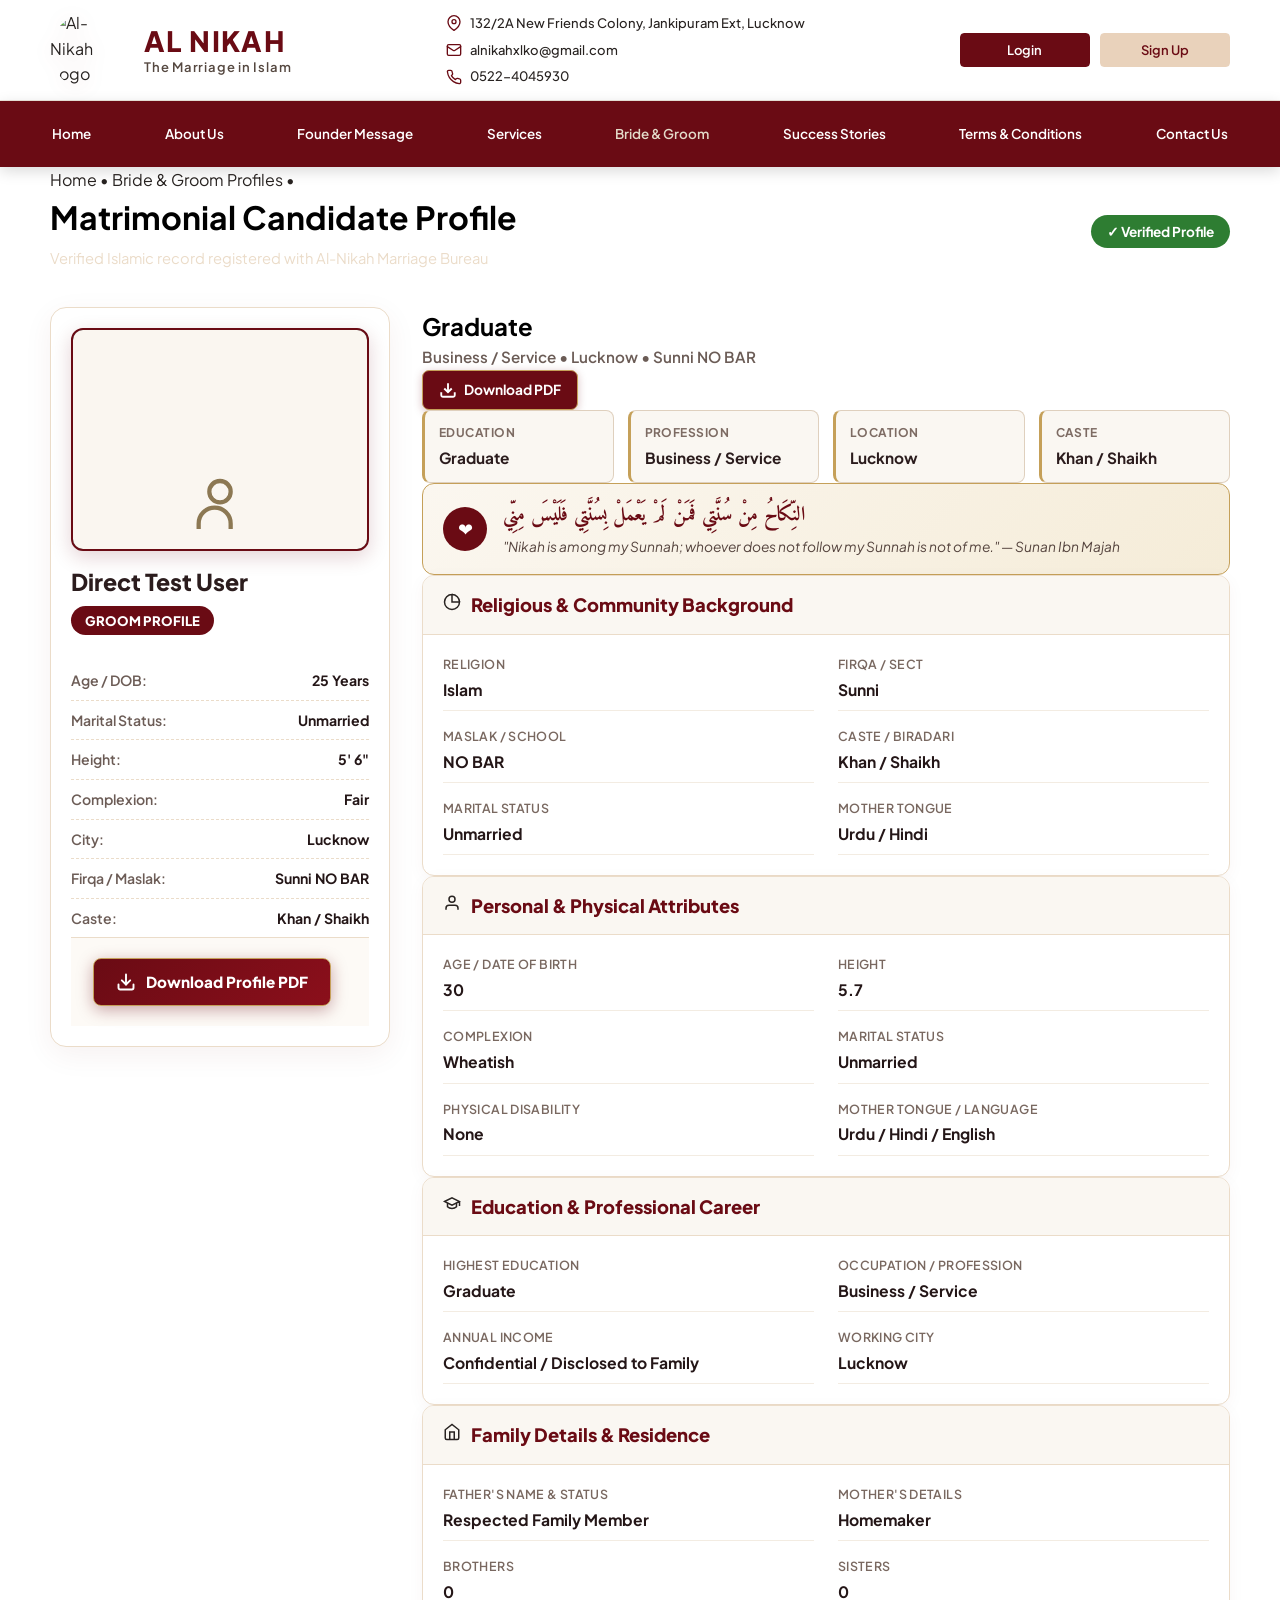
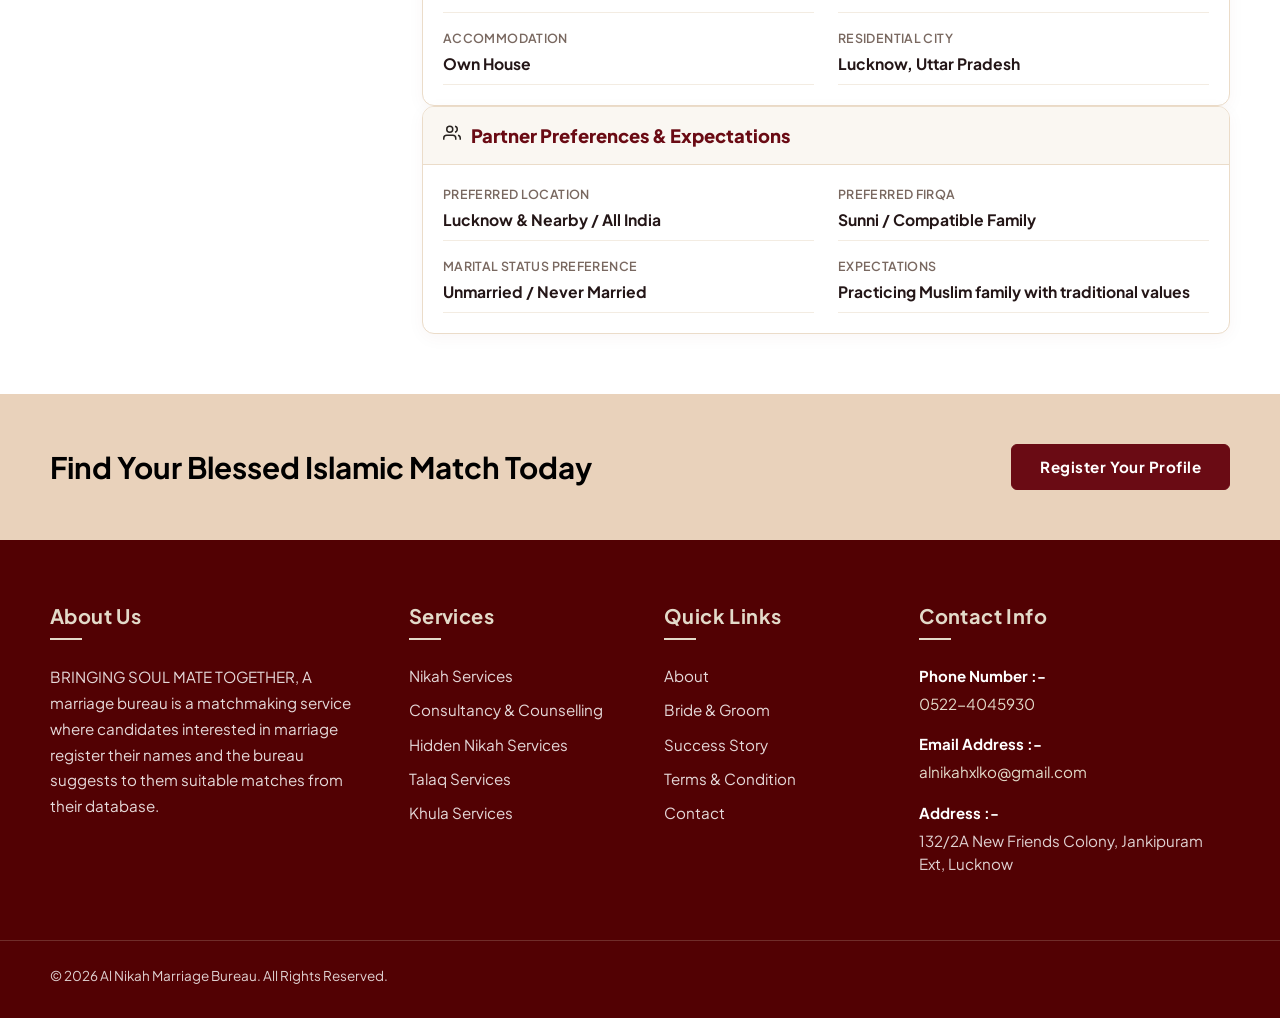
==== commit 907e5f75: "Make PDF photo 100% dynamic: stream photos with CORS, provide base64 data URL, and remove all static" ====
--- a/public/profile-detail.html
+++ b/public/profile-detail.html
@@ -629,18 +629,24 @@
           aria-label="Profile Summary & Gallery"
         >
           <!-- 1/5 PHOTO SLIDER BOX -->
+          <!-- PHOTO SLIDER BOX -->
           <div class="profile-photo-slider-card">
             <img
               id="slider-main-img"
               class="profile-slider-main-img"
-              src="images/groom-1.webp"
+              src=""
               alt="Profile Photo"
+              style="display: none;"
             />
+            <div id="slider-main-placeholder" style="display: flex; align-items: center; justify-content: center; width: 100%; height: 350px; background: #faf6f0; color: #8c7853;">
+              <svg viewBox="0 0 24 24" width="64" height="64" fill="none" stroke="currentColor" stroke-width="1.6"><circle cx="12" cy="7" r="4"></circle><path d="M4 21v-2a6 6 0 0 1 12 0v2"></path></svg>
+            </div>
             <button
               type="button"
               class="slider-nav-btn slider-prev-btn"
               id="slider-prev-btn"
               aria-label="Previous Photo"
+              style="display: none;"
             >
               &lt;
             </button>
@@ -649,31 +655,15 @@
               class="slider-nav-btn slider-next-btn"
               id="slider-next-btn"
               aria-label="Next Photo"
+              style="display: none;"
             >
               &gt;
             </button>
-            <div class="slider-counter-badge" id="slider-counter">1/5</div>
+            <div class="slider-counter-badge" id="slider-counter" style="display: none;">1/1</div>
           </div>
 
-          <!-- 4 THUMBNAILS ROW UNDERNEATH -->
-          <div class="profile-thumbnails-row" id="thumbnails-row">
-            <button
-              type="button"
-              class="profile-thumb-btn active"
-              data-index="0"
-            >
-              <img src="images/groom-1.webp" alt="Thumbnail 1" />
-            </button>
-            <button type="button" class="profile-thumb-btn" data-index="1">
-              <img src="images/groom-2.webp" alt="Thumbnail 2" />
-            </button>
-            <button type="button" class="profile-thumb-btn" data-index="2">
-              <img src="images/groom-3.webp" alt="Thumbnail 3" />
-            </button>
-            <button type="button" class="profile-thumb-btn" data-index="3">
-              <img src="images/groom-4.webp" alt="Thumbnail 4" />
-            </button>
-          </div>
+          <!-- THUMBNAILS ROW (POPULATED ONLY WITH REAL UPLOADED PHOTOS) -->
+          <div class="profile-thumbnails-row" id="thumbnails-row" style="display: none;"></div>
 
           <!-- CANDIDATE NAME & BADGE -->
           <h2 class="sidebar-candidate-name" id="sidebar-name">
@@ -1257,32 +1247,36 @@
           "
         >
           <div
+            id="pdf-photo-wrapper"
             style="
-              width: 70px;
-              height: 70px;
+              width: 76px;
+              height: 76px;
               border-radius: 50%;
               border: 2.5px solid #c5a059;
               overflow: hidden;
               flex-shrink: 0;
               box-shadow: 0 2px 6px rgba(0, 0, 0, 0.1);
+              background: #fdfaf6;
+              display: flex;
+              align-items: center;
+              justify-content: center;
             "
           >
             <img
               id="pdf-photo"
-              src="images/groom-1.webp"
+              src=""
               alt="Candidate Photo"
               style="
                 width: 100%;
                 height: 100%;
                 object-fit: cover;
-                display: block;
+                display: none;
               "
               crossorigin="anonymous"
-              onerror="
-                this.onerror = null;
-                this.src = 'images/groom-1.webp';
-              "
             />
+            <div id="pdf-photo-placeholder" style="display: flex; align-items: center; justify-content: center; width: 100%; height: 100%; color: #8c7853;">
+              <svg viewBox="0 0 24 24" width="38" height="38" fill="none" stroke="currentColor" stroke-width="1.6"><circle cx="12" cy="7" r="4"></circle><path d="M4 21v-2a6 6 0 0 1 12 0v2"></path></svg>
+            </div>
           </div>
           <div style="flex: 1">
             <div
@@ -2360,17 +2354,29 @@
         currentImageIndex = index;
 
         const mainImg = document.getElementById("slider-main-img");
+        const placeholder = document.getElementById("slider-main-placeholder");
         const counterBadge = document.getElementById("slider-counter");
 
-        mainImg.style.opacity = "0.4";
-        setTimeout(() => {
-          mainImg.src = AlNikahAPI.resolveImageUrl(
-            galleryImages[currentImageIndex],
-          );
-          mainImg.style.opacity = "1";
-        }, 120);
-
-        counterBadge.textContent = `${currentImageIndex + 1}/${galleryImages.length}`;
+        if (mainImg) {
+          mainImg.style.opacity = "0.4";
+          const photoSrc = AlNikahAPI.resolveImageUrl(galleryImages[currentImageIndex]);
+          mainImg.src = photoSrc;
+          mainImg.style.display = "block";
+          if (placeholder) placeholder.style.display = "none";
+          setTimeout(() => {
+            mainImg.style.opacity = "1";
+          }, 100);
+        }
+
+        if (counterBadge) {
+          counterBadge.textContent = `${currentImageIndex + 1}/${galleryImages.length}`;
+          counterBadge.style.display = galleryImages.length > 1 ? "block" : "none";
+        }
+
+        const prevBtn = document.getElementById("slider-prev-btn");
+        const nextBtn = document.getElementById("slider-next-btn");
+        if (prevBtn) prevBtn.style.display = galleryImages.length > 1 ? "flex" : "none";
+        if (nextBtn) nextBtn.style.display = galleryImages.length > 1 ? "flex" : "none";
 
         // Update thumbnail active states
         const thumbBtns = document.querySelectorAll(".profile-thumb-btn");
@@ -2384,31 +2390,49 @@
       }
 
       function setupGallery(images) {
-        galleryImages =
-          images && images.length > 0 ? images : ["images/groom-1.webp"];
+        galleryImages = images && Array.isArray(images) && images.length > 0 ? images : [];
         currentImageIndex = 0;
 
-        // Populate Thumbnails
+        const mainImg = document.getElementById("slider-main-img");
+        const placeholder = document.getElementById("slider-main-placeholder");
         const thumbContainer = document.getElementById("thumbnails-row");
-        thumbContainer.innerHTML = "";
-
-        galleryImages.forEach((imgSrc, idx) => {
-          const btn = document.createElement("button");
-          btn.type = "button";
-          btn.className = `profile-thumb-btn ${idx === 0 ? "active" : ""}`;
-          btn.dataset.index = idx;
-          btn.innerHTML = `<img src="${AlNikahAPI.resolveImageUrl(imgSrc)}" alt="Thumbnail ${idx + 1}">`;
-          btn.onclick = () => updateSliderImage(idx);
-          thumbContainer.appendChild(btn);
-        });
+
+        if (galleryImages.length === 0) {
+          if (mainImg) mainImg.style.display = "none";
+          if (placeholder) placeholder.style.display = "flex";
+          if (thumbContainer) {
+            thumbContainer.innerHTML = "";
+            thumbContainer.style.display = "none";
+          }
+          return;
+        }
+
+        // Populate Thumbnails only if multiple photos exist
+        if (thumbContainer) {
+          thumbContainer.innerHTML = "";
+          if (galleryImages.length > 1) {
+            thumbContainer.style.display = "flex";
+            galleryImages.forEach((imgSrc, idx) => {
+              const btn = document.createElement("button");
+              btn.type = "button";
+              btn.className = `profile-thumb-btn ${idx === 0 ? "active" : ""}`;
+              btn.dataset.index = idx;
+              btn.innerHTML = `<img src="${AlNikahAPI.resolveImageUrl(imgSrc)}" alt="Thumbnail ${idx + 1}">`;
+              btn.onclick = () => updateSliderImage(idx);
+              thumbContainer.appendChild(btn);
+            });
+          } else {
+            thumbContainer.style.display = "none";
+          }
+        }
 
         updateSliderImage(0);
 
         // Prev / Next button listeners
-        document.getElementById("slider-prev-btn").onclick = () =>
-          updateSliderImage(currentImageIndex - 1);
-        document.getElementById("slider-next-btn").onclick = () =>
-          updateSliderImage(currentImageIndex + 1);
+        const prevBtn = document.getElementById("slider-prev-btn");
+        const nextBtn = document.getElementById("slider-next-btn");
+        if (prevBtn) prevBtn.onclick = () => updateSliderImage(currentImageIndex - 1);
+        if (nextBtn) nextBtn.onclick = () => updateSliderImage(currentImageIndex + 1);
       }
 
       // Populate profile data onto UI
@@ -2497,11 +2521,10 @@
         document.getElementById("bio-preferred-firqa").textContent =
           `${profile.firqa} / Compatible Family`;
 
-        // Setup images gallery (1/5 slider)
-        const imagesList =
-          profile.images && profile.images.length > 0
-            ? profile.images
-            : [profile.image || "images/groom-1.webp"];
+        // Setup real candidate images gallery (no dummy images)
+        const imagesList = (profile.images && Array.isArray(profile.images) && profile.images.length > 0)
+          ? profile.images
+          : (profile.photo_stream_url || profile.image ? [profile.photo_stream_url || profile.image] : []);
         setupGallery(imagesList);
 
         function setSafeText(id, val, fallback) {
@@ -2514,36 +2537,45 @@
           }
         }
 
-        // Update printable PDF data
+        // Update printable PDF data - 100% Dynamic Candidate Photo
         const pdfPhoto = document.getElementById("pdf-photo");
+        const pdfPhotoPlaceholder = document.getElementById("pdf-photo-placeholder");
         const isGroomProfile = profile.user_type === "GROOM" || profile.gender === "Groom";
-        const fallbackDefaultAvatar = isGroomProfile ? "images/groom-1.webp" : "images/bride-1.webp";
 
         if (pdfPhoto) {
-          const photoUrl = AlNikahAPI.resolveImageUrl(
-            profile.image || imagesList[0],
-            fallbackDefaultAvatar
-          );
-          
-          // Convert image to base64 so html2canvas never experiences canvas cross-origin taint
-          const preImg = new Image();
-          preImg.crossOrigin = "anonymous";
-          preImg.onload = function () {
-            try {
-              const c = document.createElement("canvas");
-              c.width = preImg.naturalWidth || preImg.width;
-              c.height = preImg.naturalHeight || preImg.height;
-              const ctx = c.getContext("2d");
-              ctx.drawImage(preImg, 0, 0);
-              pdfPhoto.src = c.toDataURL("image/jpeg", 0.95);
-            } catch (e) {
-              pdfPhoto.src = photoUrl;
+          // Priority 1: image_base64 directly from API (instant, 100% CORS-proof, zero network latency in canvas)
+          // Priority 2: photo_stream_url (served with Access-Control-Allow-Origin: *)
+          // Priority 3: profile.image or imagesList[0]
+          const dynamicPhotoSource = profile.image_base64 || profile.photo_stream_url || profile.image || (imagesList[0] || null);
+
+          if (dynamicPhotoSource && String(dynamicPhotoSource).trim() !== "") {
+            pdfPhoto.src = dynamicPhotoSource;
+            pdfPhoto.style.display = "block";
+            if (pdfPhotoPlaceholder) pdfPhotoPlaceholder.style.display = "none";
+
+            // If not already base64, pre-render to base64
+            if (!String(dynamicPhotoSource).startsWith("data:")) {
+              const preImg = new Image();
+              preImg.crossOrigin = "anonymous";
+              preImg.onload = function () {
+                try {
+                  const c = document.createElement("canvas");
+                  c.width = preImg.naturalWidth || preImg.width;
+                  c.height = preImg.naturalHeight || preImg.height;
+                  const ctx = c.getContext("2d");
+                  ctx.drawImage(preImg, 0, 0);
+                  pdfPhoto.src = c.toDataURL("image/jpeg", 0.95);
+                } catch (e) {
+                  // Keep dynamicPhotoSource
+                }
+              };
+              preImg.src = dynamicPhotoSource;
             }
-          };
-          preImg.onerror = function () {
-            pdfPhoto.src = photoUrl;
-          };
-          preImg.src = photoUrl;
+          } else {
+            pdfPhoto.src = "";
+            pdfPhoto.style.display = "none";
+            if (pdfPhotoPlaceholder) pdfPhotoPlaceholder.style.display = "flex";
+          }
         }
 
         setSafeText("pdf-name", profile.name, "Verified Member");
@@ -2709,10 +2741,7 @@
                 resolve();
               } else {
                 img.onload = resolve;
-                img.onerror = () => {
-                  if (img.id === "pdf-photo") img.src = "images/groom-1.webp";
-                  resolve();
-                };
+                img.onerror = resolve;
                 setTimeout(resolve, 350);
               }
             });
